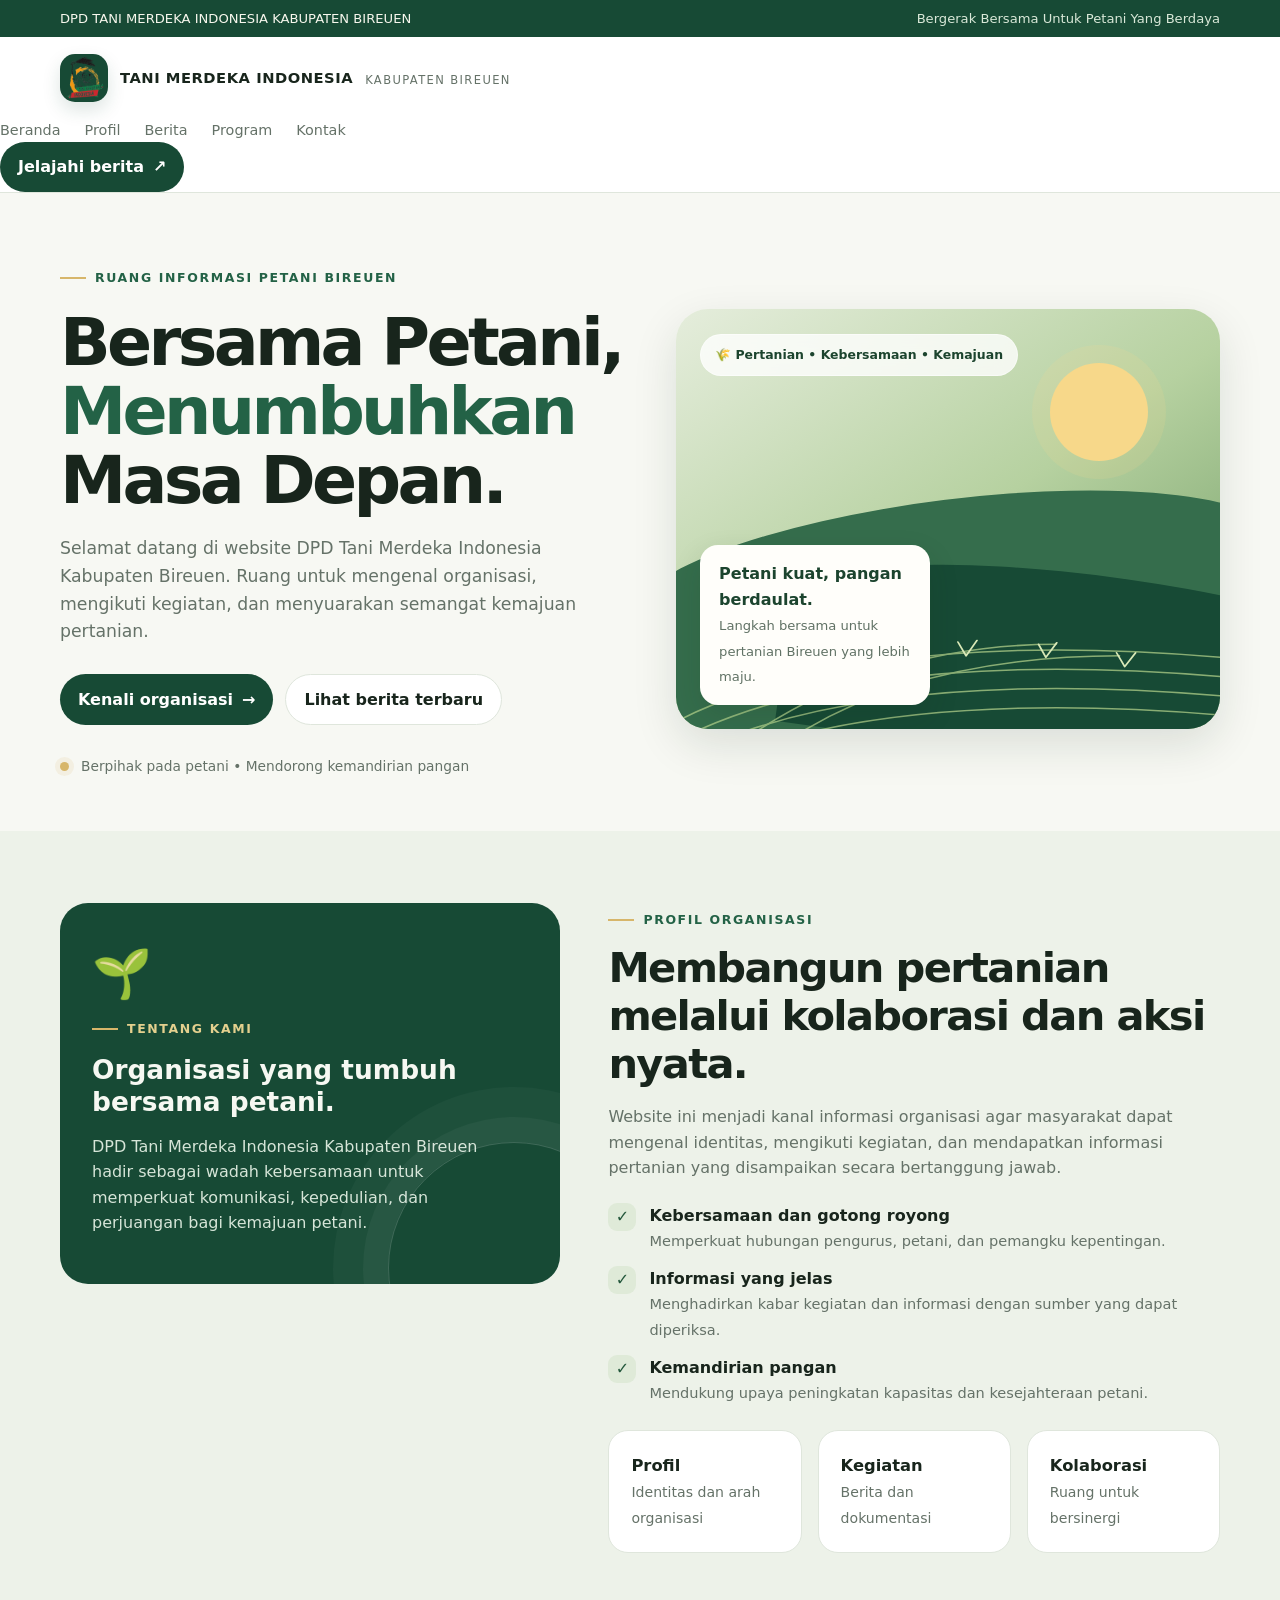
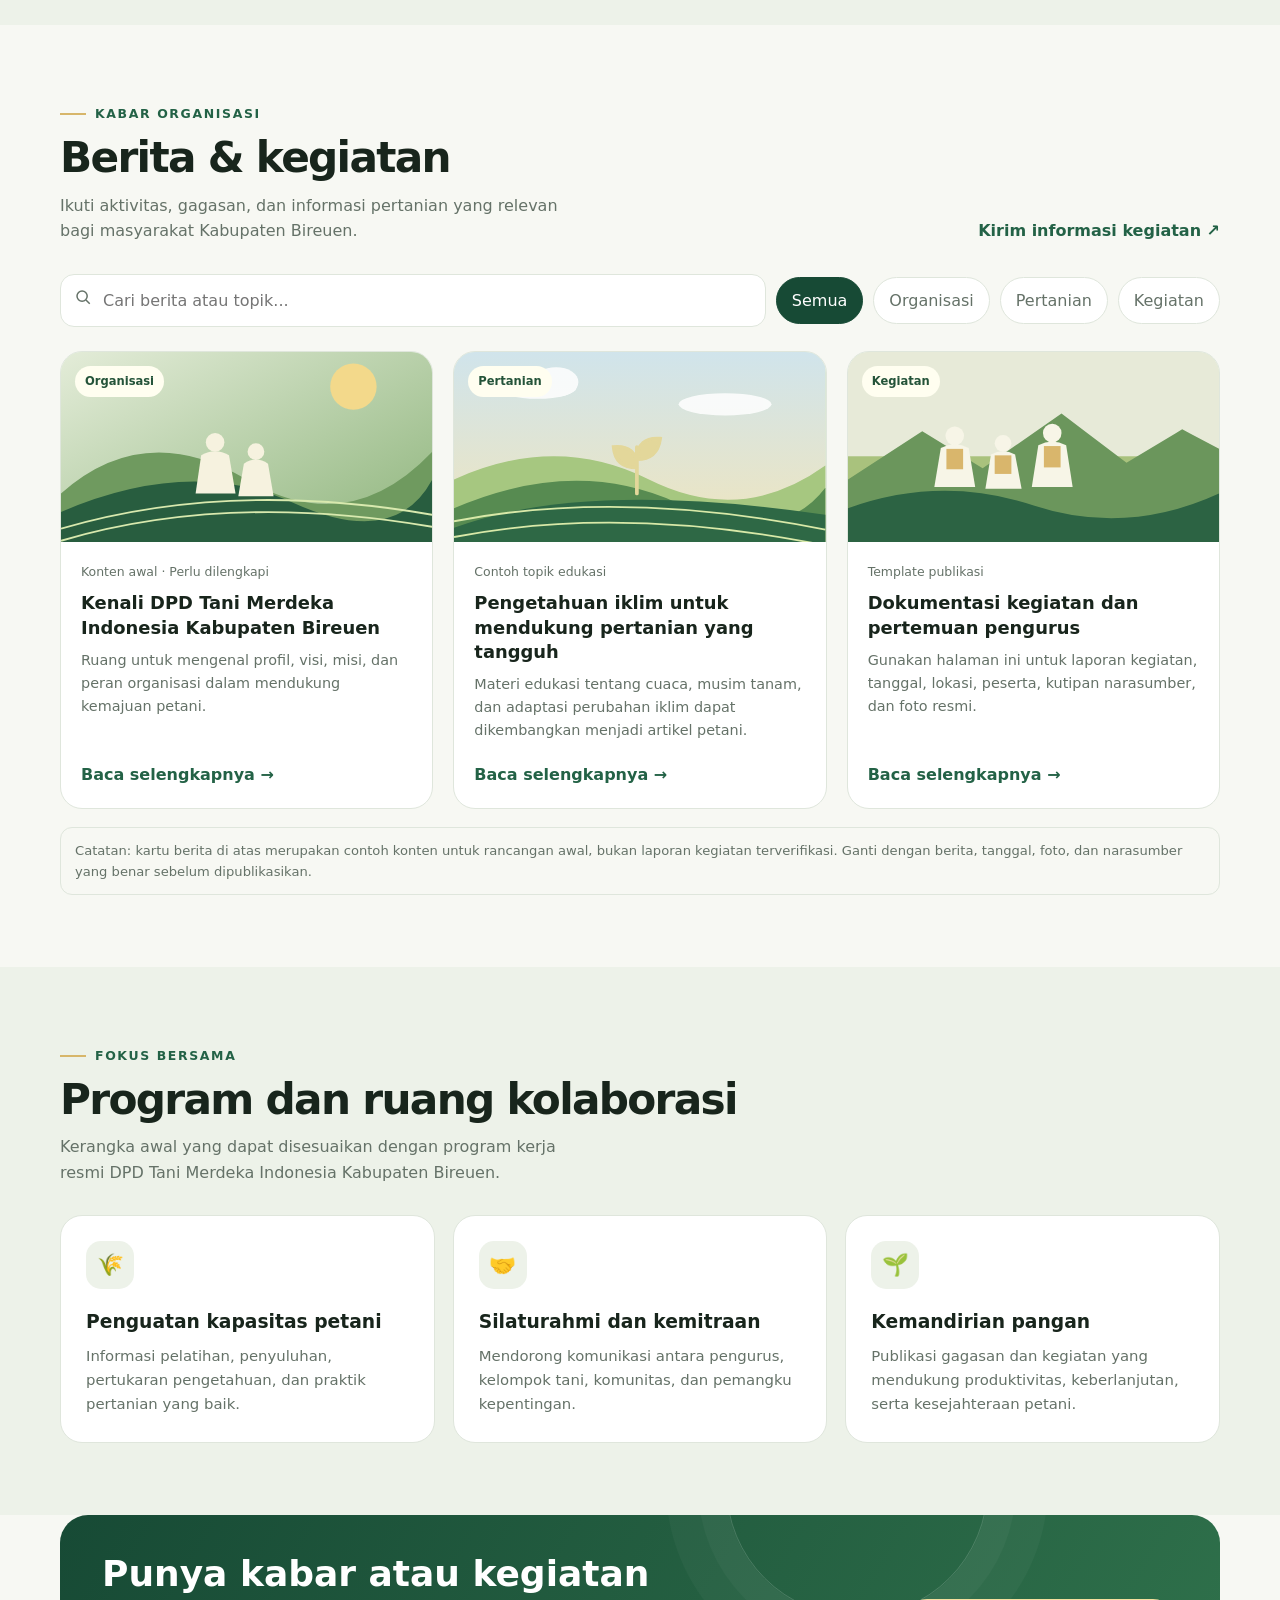
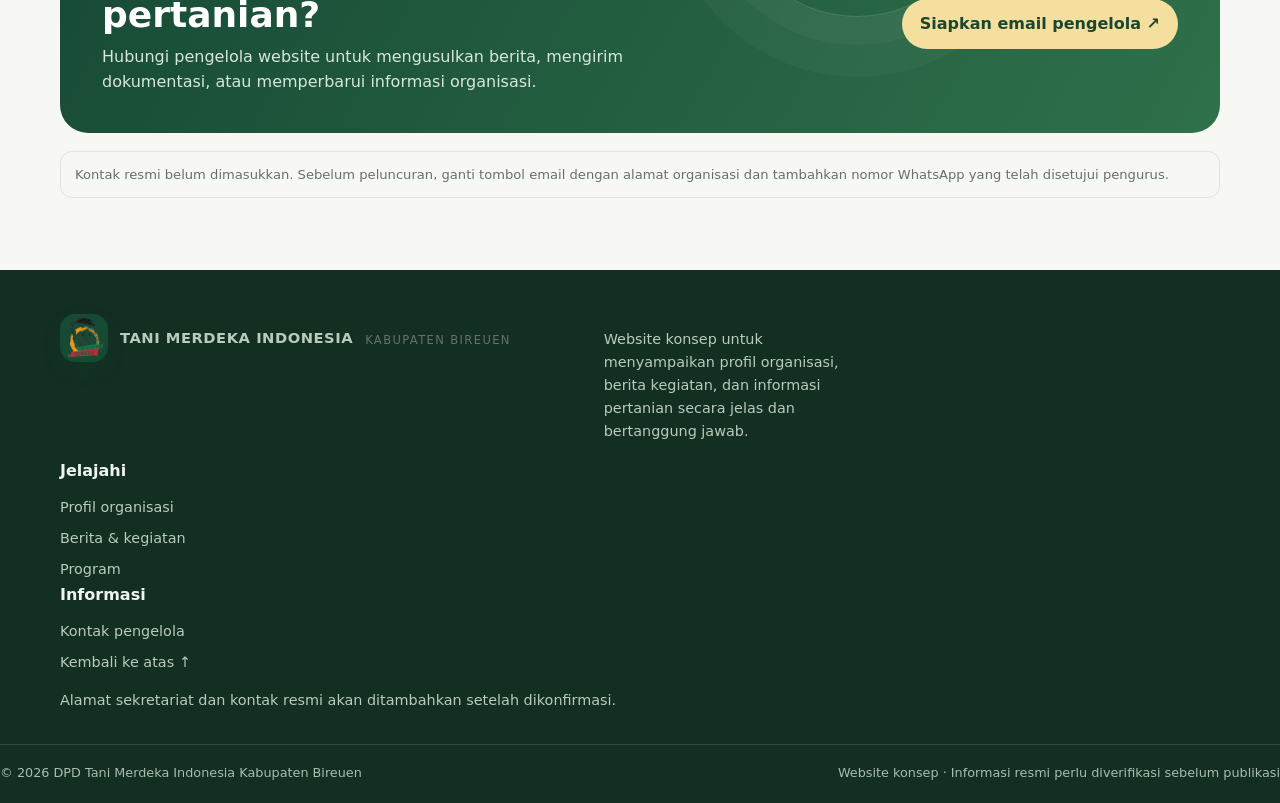
==== index.html @ 6978d114 "Mengganti logo header dengan logo resmi" ====
<!doctype html>
<html lang="id">
<head>
<meta charset="utf-8">
<meta name="viewport" content="width=device-width, initial-scale=1">
<meta name="description" content="Website konsep DPD Tani Merdeka Indonesia Kabupaten Bireuen — profil organisasi, berita kegiatan, dan informasi pertanian.">
<title>Tani Merdeka Indonesia Kabupaten Bireuen</title>
<style>
:root{color-scheme:light dark;--green:#174a35;--green2:#236246;--leaf:#6c9a57;--gold:#d7b66a;--paper:light-dark(#f7f8f3,#101a15);--surface:light-dark(#fff,#17231c);--surface2:light-dark(#edf2e9,#202f25);--ink:light-dark(#18251c,#edf3ed);--muted:light-dark(#657268,#b4c1b6);--line:light-dark(#dfe6dc,#304137);--shadow:0 16px 45px rgba(15,45,28,.12)}
*{box-sizing:border-box}html{scroll-behavior:smooth}body{margin:0;background:var(--paper);color:var(--ink);font-family:Inter,ui-sans-serif,system-ui,-apple-system,BlinkMacSystemFont,"Segoe UI",sans-serif;line-height:1.6}a{color:inherit;text-decoration:none}button,input,textarea,select{font:inherit}button,a{ -webkit-tap-highlight-color:transparent}.wrap{width:min(1160px,calc(100% - 40px));margin:auto}.topline{background:var(--green);color:#f7f7ed;font-size:.82rem}.topline .wrap{display:flex;justify-content:space-between;gap:12px;padding:8px 0}.topline span:last-child{color:#d9e8d8}.header{position:sticky;top:0;z-index:20;background:light-dark(rgba(255,255,255,.94),rgba(16,26,21,.94));backdrop-filter:blur(14px);border-bottom:1px solid var(--line)}.nav{display:flex;align-items:center;justify-content:space-between;min-height:82px;gap:20px}.brand{display:flex;align-items:center;gap:12px;min-width:0}.mark{width:48px;height:48px;flex:0 0 48px;border-radius:15px;background:var(--green);display:grid;place-items:center;box-shadow:0 8px 18px #174a3525}.mark svg{width:33px;height:33px}.brand-title{font-weight:850;letter-spacing:.035em;font-size:.92rem;line-height:1.2}.brand-sub{font-size:.72rem;letter-spacing:.12em;color:var(--muted);margin-top:4px}.links{display:flex;align-items:center;gap:24px;font-size:.9rem;color:var(--muted)}.links a:hover,.links a.active{color:var(--green2)}.nav-cta,.btn{display:inline-flex;align-items:center;justify-content:center;gap:9px;border:0;border-radius:999px;padding:12px 18px;font-weight:750;cursor:pointer;transition:transform .2s,background .2s}.nav-cta,.btn.primary{background:var(--green);color:#fff}.btn.secondary{border:1px solid var(--line);background:var(--surface);color:var(--ink)}.btn:hover,.nav-cta:hover{transform:translateY(-2px)}.menu-toggle{display:none;border:1px solid var(--line);background:var(--surface);color:var(--ink);padding:9px 12px;border-radius:12px}.hero{padding:68px 0 54px;overflow:hidden;position:relative}.hero-grid{display:grid;grid-template-columns:1.02fr .98fr;gap:50px;align-items:center}.eyebrow{display:inline-flex;align-items:center;gap:9px;font-size:.78rem;text-transform:uppercase;letter-spacing:.13em;color:var(--green2);font-weight:850}.eyebrow:before{content:"";width:26px;height:2px;background:var(--gold)}h1{font-size:clamp(2.5rem,5.2vw,4.65rem);line-height:1.04;letter-spacing:-.055em;margin:20px 0}.hero h1 em{font-style:normal;color:var(--green2)}.hero-copy{font-size:1.08rem;color:var(--muted);max-width:560px}.hero-actions{display:flex;flex-wrap:wrap;gap:12px;margin-top:28px}.hero-note{display:flex;align-items:center;gap:12px;margin-top:30px;color:var(--muted);font-size:.86rem}.note-dot{width:9px;height:9px;border-radius:50%;background:var(--gold);box-shadow:0 0 0 5px #d7b66a22}.hero-art{position:relative;min-height:420px;border-radius:32px;background:linear-gradient(145deg,#e5eddc,#b6d1a0 52%,#6f9b64);overflow:hidden;box-shadow:var(--shadow)}.art-sun{position:absolute;width:98px;height:98px;border-radius:50%;background:#f7d88a;top:54px;right:72px;box-shadow:0 0 0 18px #f7d88a26}.art-hill{position:absolute;bottom:-1px;left:-8%;width:120%;height:55%;background:#356d4c;border-radius:50% 50% 0 0/35% 35% 0 0;transform:rotate(-7deg)}.art-hill.two{bottom:-38px;left:20%;height:45%;background:#174a35;transform:rotate(8deg)}.field-lines{position:absolute;z-index:2;bottom:0;left:0;width:100%;height:55%}.art-label{position:absolute;z-index:4;left:24px;bottom:24px;background:#fffefa;color:#1c442e;padding:16px 19px;border-radius:18px;box-shadow:0 12px 30px #14351e24;max-width:230px}.art-label strong{display:block;font-size:1rem}.art-label span{font-size:.82rem;color:#617265}.floating-chip{position:absolute;z-index:4;top:25px;left:24px;border:1px solid #ffffff80;background:#ffffffc9;color:#1c442e;padding:10px 14px;border-radius:999px;font-size:.78rem;font-weight:800;backdrop-filter:blur(10px)}.section{padding:72px 0}.section.alt{background:var(--surface2)}.section-head{display:flex;align-items:end;justify-content:space-between;gap:25px;margin-bottom:30px}.section-head h2{font-size:clamp(1.8rem,3.3vw,2.7rem);letter-spacing:-.04em;line-height:1.15;margin:10px 0}.section-head p{color:var(--muted);max-width:530px;margin:0}.text-link{color:var(--green2);font-weight:800;white-space:nowrap}.stats{display:grid;grid-template-columns:repeat(3,1fr);gap:16px;margin-top:24px}.stat{border:1px solid var(--line);background:var(--surface);border-radius:20px;padding:22px}.stat b{display:block;font-size:1.02rem}.stat span{font-size:.88rem;color:var(--muted)}.about-grid{display:grid;grid-template-columns:.9fr 1.1fr;gap:48px;align-items:start}.about-panel{background:var(--green);color:#f6f8f2;border-radius:28px;padding:32px;position:relative;overflow:hidden;min-height:300px}.about-panel:after{content:"";position:absolute;width:250px;height:250px;border:1px solid #ffffff2c;border-radius:50%;right:-80px;bottom:-110px;box-shadow:0 0 0 25px #ffffff0a,0 0 0 55px #ffffff08}.about-panel .big-leaf{font-size:3rem}.about-panel h3{font-size:1.65rem;line-height:1.2;margin:15px 0}.about-panel p{color:#d6e5d8;max-width:390px}.about-copy h3{font-size:1.35rem;margin:0 0 10px}.about-copy p{color:var(--muted)}.value-list{display:grid;gap:12px;margin-top:22px}.value{display:flex;gap:13px;align-items:flex-start}.check{width:28px;height:28px;border-radius:9px;background:#dfead8;color:#23573b;display:grid;place-items:center;flex:0 0 28px;font-weight:900}.value strong{display:block}.value span{color:var(--muted);font-size:.91rem}.news-tools{display:flex;gap:10px;flex-wrap:wrap;align-items:center;margin-bottom:24px}.search{flex:1;min-width:220px;position:relative}.search input{width:100%;padding:13px 16px 13px 42px;border:1px solid var(--line);border-radius:14px;background:var(--surface);color:var(--ink);outline:none}.search input:focus{border-color:var(--leaf);box-shadow:0 0 0 3px #6c9a5722}.search svg{position:absolute;left:14px;top:14px;width:18px;height:18px;color:var(--muted)}.filter{border:1px solid var(--line);border-radius:999px;padding:10px 15px;background:var(--surface);color:var(--muted);cursor:pointer}.filter.selected{background:var(--green);color:white;border-color:var(--green)}.news-grid{display:grid;grid-template-columns:repeat(3,1fr);gap:20px}.news-card{background:var(--surface);border:1px solid var(--line);border-radius:22px;overflow:hidden;transition:transform .2s,box-shadow .2s;display:flex;flex-direction:column}.news-card:hover{transform:translateY(-4px);box-shadow:var(--shadow)}.news-image{height:190px;position:relative;overflow:hidden;background:#dce9d3}.news-image svg{width:100%;height:100%;display:block}.category{position:absolute;left:14px;top:14px;border-radius:999px;padding:6px 10px;background:#fffef0;color:#245339;font-size:.72rem;font-weight:850}.news-body{padding:20px;display:flex;flex-direction:column;flex:1}.date{font-size:.78rem;color:var(--muted)}.news-body h3{font-size:1.12rem;line-height:1.35;margin:9px 0}.news-body p{font-size:.9rem;color:var(--muted);margin:0 0 20px}.news-body button{margin-top:auto;align-self:flex-start;border:0;background:none;color:var(--green2);font-weight:850;padding:0;cursor:pointer}.empty{grid-column:1/-1;padding:36px;text-align:center;color:var(--muted);border:1px dashed var(--line);border-radius:18px}.program-grid{display:grid;grid-template-columns:repeat(3,1fr);gap:18px}.program{padding:25px;border:1px solid var(--line);background:var(--surface);border-radius:22px}.program-icon{width:48px;height:48px;border-radius:15px;background:var(--surface2);display:grid;place-items:center;color:var(--green2);font-size:1.35rem}.program h3{margin:18px 0 8px}.program p{margin:0;color:var(--muted);font-size:.93rem}.cta{padding:0 0 72px}.cta-inner{border-radius:28px;padding:38px 42px;background:linear-gradient(120deg,#174a35,#2f714b);color:#fff;display:flex;justify-content:space-between;align-items:center;gap:25px;position:relative;overflow:hidden}.cta-inner:after{content:"";position:absolute;width:260px;height:260px;border:1px solid #ffffff2a;border-radius:50%;right:20%;top:-160px;box-shadow:0 0 0 28px #ffffff08,0 0 0 60px #ffffff08}.cta h2{margin:0 0 8px;font-size:clamp(1.5rem,3vw,2.25rem);line-height:1.15;position:relative;z-index:1}.cta p{margin:0;color:#d8e7dc;max-width:600px;position:relative;z-index:1}.cta .btn{background:#f4df9e;color:#1b472f;position:relative;z-index:1;white-space:nowrap}.footer{background:light-dark(#132f22,#0b130e);color:#edf5ed;padding:44px 0 20px}.footer-grid{display:grid;grid-template-columns:1.4fr .7fr .9fr;gap:35px}.footer p,.footer a{color:#b9cbbb;font-size:.9rem}.footer h4{margin:0 0 13px}.footer-links{display:grid;gap:8px}.copyright{border-top:1px solid #ffffff22;margin-top:32px;padding-top:18px;color:#a9bcae;font-size:.8rem;display:flex;justify-content:space-between;gap:12px;flex-wrap:wrap}.notice{margin:18px 0 0;padding:12px 14px;border:1px solid var(--line);border-radius:12px;color:var(--muted);font-size:.82rem}.modal{position:fixed;inset:0;z-index:50;background:#07150dcc;display:none;align-items:center;justify-content:center;padding:20px}.modal.open{display:flex}.modal-card{width:min(650px,100%);max-height:85vh;overflow:auto;background:var(--surface);border-radius:24px;padding:28px;box-shadow:var(--shadow)}.modal-top{display:flex;justify-content:space-between;gap:20px;align-items:start}.modal-top h2{margin:0;line-height:1.2}.close{border:1px solid var(--line);border-radius:10px;background:var(--surface2);color:var(--ink);padding:7px 11px;cursor:pointer}.modal-card p{color:var(--muted)}.toast{position:fixed;bottom:22px;left:50%;transform:translate(-50%,20px);background:#132f22;color:white;padding:12px 18px;border-radius:999px;opacity:0;pointer-events:none;transition:.25s;z-index:80}.toast.show{opacity:1;transform:translate(-50%,0)}
@media(max-width:900px){.links{gap:14px}.nav-cta{display:none}.hero-grid{gap:25px}.hero-art{min-height:370px}.news-grid{grid-template-columns:repeat(2,1fr)}.about-grid{gap:25px}.footer-grid{grid-template-columns:1fr 1fr}.footer-grid>div:first-child{grid-column:1/-1}}
@media(max-width:680px){.wrap{width:min(100% - 30px,1160px)}.topline .wrap{font-size:.72rem}.topline span:last-child{display:none}.nav{min-height:72px}.brand-title{font-size:.78rem}.brand-sub{font-size:.64rem}.mark{width:42px;height:42px;flex-basis:42px}.menu-toggle{display:block}.links{display:none;position:absolute;top:72px;left:0;right:0;padding:14px 20px 20px;background:var(--surface);border-bottom:1px solid var(--line);flex-direction:column;align-items:stretch;gap:0}.links.open{display:flex}.links a{padding:12px 4px;border-bottom:1px solid var(--line)}.hero{padding:42px 0 36px}.hero-grid{grid-template-columns:1fr}.hero h1{font-size:clamp(2.45rem,12vw,3.5rem)}.hero-copy{font-size:1rem}.hero-art{min-height:320px}.section{padding:52px 0}.section-head{align-items:start;flex-direction:column;gap:12px}.stats{grid-template-columns:1fr;gap:10px}.stat{padding:17px}.about-grid{grid-template-columns:1fr}.about-panel{min-height:250px;padding:26px}.news-grid,.program-grid{grid-template-columns:1fr}.news-image{height:210px}.cta{padding-bottom:52px}.cta-inner{padding:28px;align-items:flex-start;flex-direction:column}.footer-grid{grid-template-columns:1fr}.footer-grid>div:first-child{grid-column:auto}.copyright{flex-direction:column}.filter{font-size:.82rem;padding:9px 12px}}
@media(prefers-reduced-motion:reduce){html{scroll-behavior:auto}*,*:before,*:after{transition:none!important}}
</style>
</head>
<body>
<div id="site-root">
<div class="topline"><div class="wrap"><span>DPD TANI MERDEKA INDONESIA KABUPATEN BIREUEN</span><span>Bergerak Bersama Untuk Petani Yang Berdaya</span></div></div>
<header class="header"><div class="wrap nav"><a class="brand" href="#beranda" aria-label="Tani Merdeka Bireuen beranda">
<div class="mark"><img src="./Logo-Tani-Merdeka.png" alt="Logo Tani Merdeka Indonesia" style="width:100%;height:100%;object-fit:contain;border-radius:12px;"></div>
    <div class="brand-title">TANI MERDEKA INDONESIA</div><div class="brand-sub">KABUPATEN BIREUEN</div></div></a><nav class="links" id="navLinks" aria-label="Navigasi utama"><a href="#beranda">Beranda</a><a href="#profil">Profil</a><a href="#berita">Berita</a><a href="#program">Program</a><a href="#kontak">Kontak</a></nav><a class="nav-cta" href="#berita">Jelajahi berita <span aria-hidden="true">↗</span></a><button class="menu-toggle" id="menuToggle" aria-expanded="false" aria-controls="navLinks">☰ Menu</button></div></header>
<main>
<section class="hero" id="beranda"><div class="wrap hero-grid"><div><div class="eyebrow">Ruang informasi petani Bireuen</div><h1>Bersama Petani,<br><em>Menumbuhkan</em><br>Masa Depan.</h1><p class="hero-copy">Selamat datang di website DPD Tani Merdeka Indonesia Kabupaten Bireuen. Ruang untuk mengenal organisasi, mengikuti kegiatan, dan menyuarakan semangat kemajuan pertanian.</p><div class="hero-actions"><a class="btn primary" href="#profil">Kenali organisasi <span>→</span></a><a class="btn secondary" href="#berita">Lihat berita terbaru</a></div><div class="hero-note"><span class="note-dot"></span><span>Berpihak pada petani • Mendorong kemandirian pangan</span></div></div><div class="hero-art" role="img" aria-label="Ilustrasi sawah hijau dan matahari pagi"><div class="art-sun"></div><div class="floating-chip">🌾 Pertanian • Kebersamaan • Kemajuan</div><div class="art-hill"></div><div class="art-hill two"></div><svg class="field-lines" viewBox="0 0 600 300" preserveAspectRatio="none" aria-hidden="true"><g fill="none" stroke="#b6d48d" stroke-width="2" opacity=".72"><path d="M-30 310Q180 160 630 210"/><path d="M-30 335Q180 185 630 235"/><path d="M-30 360Q180 210 630 260"/><path d="M-30 385Q180 235 630 285"/><path d="M80 310Q230 190 420 190"/><path d="M130 310Q270 205 490 205"/></g><g stroke="#d9e8b7" stroke-width="2" stroke-linecap="round"><path d="M90 260l-9 -18m9 18l11 -20M154 238l-8 -18m8 18l12 -22M224 218l-8 -18m8 18l11 -19M320 205l-9 -18m9 18l12 -20M408 207l-8 -17m8 17l12 -19M495 219l-9 -18m9 18l12 -18"/></g></svg><div class="art-label"><strong>Petani kuat, pangan berdaulat.</strong><span>Langkah bersama untuk pertanian Bireuen yang lebih maju.</span></div></div></div></section>
<section class="section alt" id="profil"><div class="wrap about-grid"><div class="about-panel"><div class="big-leaf">🌱</div><div class="eyebrow" style="color:#e4d08e">Tentang kami</div><h3>Organisasi yang tumbuh bersama petani.</h3><p>DPD Tani Merdeka Indonesia Kabupaten Bireuen hadir sebagai wadah kebersamaan untuk memperkuat komunikasi, kepedulian, dan perjuangan bagi kemajuan petani.</p></div><div class="about-copy"><div class="eyebrow">Profil organisasi</div><h2 style="font-size:clamp(1.8rem,3.5vw,2.6rem);line-height:1.15;letter-spacing:-.04em;margin:14px 0">Membangun pertanian melalui kolaborasi dan aksi nyata.</h2><p>Website ini menjadi kanal informasi organisasi agar masyarakat dapat mengenal identitas, mengikuti kegiatan, dan mendapatkan informasi pertanian yang disampaikan secara bertanggung jawab.</p><div class="value-list"><div class="value"><div class="check">✓</div><div><strong>Kebersamaan dan gotong royong</strong><span>Memperkuat hubungan pengurus, petani, dan pemangku kepentingan.</span></div></div><div class="value"><div class="check">✓</div><div><strong>Informasi yang jelas</strong><span>Menghadirkan kabar kegiatan dan informasi dengan sumber yang dapat diperiksa.</span></div></div><div class="value"><div class="check">✓</div><div><strong>Kemandirian pangan</strong><span>Mendukung upaya peningkatan kapasitas dan kesejahteraan petani.</span></div></div></div><div class="stats"><div class="stat"><b>Profil</b><span>Identitas dan arah organisasi</span></div><div class="stat"><b>Kegiatan</b><span>Berita dan dokumentasi</span></div><div class="stat"><b>Kolaborasi</b><span>Ruang untuk bersinergi</span></div></div></div></div></section>
<section class="section" id="berita"><div class="wrap"><div class="section-head"><div><div class="eyebrow">Kabar organisasi</div><h2>Berita & kegiatan</h2><p>Ikuti aktivitas, gagasan, dan informasi pertanian yang relevan bagi masyarakat Kabupaten Bireuen.</p></div><a class="text-link" href="#kontak">Kirim informasi kegiatan ↗</a></div><div class="news-tools"><label class="search"><svg viewBox="0 0 24 24" fill="none" stroke="currentColor" stroke-width="2"><circle cx="10.8" cy="10.8" r="6.8"/><path d="m16 16 5 5"/></svg><input id="newsSearch" type="search" placeholder="Cari berita atau topik..." aria-label="Cari berita"></label><button class="filter selected" data-filter="Semua">Semua</button><button class="filter" data-filter="Organisasi">Organisasi</button><button class="filter" data-filter="Pertanian">Pertanian</button><button class="filter" data-filter="Kegiatan">Kegiatan</button></div><div class="news-grid" id="newsGrid">
<article class="news-card" data-category="Organisasi" data-title="Profil dan agenda organisasi"><div class="news-image"><svg viewBox="0 0 400 220" preserveAspectRatio="xMidYMid slice"><defs><linearGradient id="n1" x1="0" y1="0" x2="1" y2="1"><stop stop-color="#e5edda"/><stop offset="1" stop-color="#8db47b"/></linearGradient></defs><rect width="400" height="220" fill="url(#n1)"/><circle cx="315" cy="45" r="25" fill="#f3d98b"/><path d="M0 160Q90 80 200 145T400 115V220H0Z" fill="#6f9a5f"/><path d="M0 180Q140 120 250 170T400 145V220H0Z" fill="#285d3f"/><g stroke="#d8e9ae" stroke-width="2" fill="none"><path d="M0 198Q180 145 400 183M0 211Q180 158 400 196"/></g><g fill="#f6f2df"><circle cx="166" cy="105" r="10"/><path d="M151 119Q166 110 181 119L188 160H145Z"/><circle cx="210" cy="115" r="9"/><path d="M197 128Q210 119 223 128L229 163H191Z"/></g></svg><span class="category">Organisasi</span></div><div class="news-body"><div class="date">Konten awal · Perlu dilengkapi</div><h3>Kenali DPD Tani Merdeka Indonesia Kabupaten Bireuen</h3><p>Ruang untuk mengenal profil, visi, misi, dan peran organisasi dalam mendukung kemajuan petani.</p><button data-article="profil">Baca selengkapnya →</button></div></article>
<article class="news-card" data-category="Pertanian" data-title="Edukasi pertanian dan iklim"><div class="news-image"><svg viewBox="0 0 400 220" preserveAspectRatio="xMidYMid slice"><defs><linearGradient id="n2" x1="0" y1="0" x2="0" y2="1"><stop stop-color="#cfe4ed"/><stop offset="1" stop-color="#f1e5bb"/></linearGradient></defs><rect width="400" height="220" fill="url(#n2)"/><g fill="#fff" opacity=".85"><ellipse cx="90" cy="46" rx="42" ry="12"/><ellipse cx="110" cy="40" rx="24" ry="16"/><ellipse cx="292" cy="64" rx="50" ry="12"/></g><path d="M0 145Q110 95 210 145T400 130V220H0Z" fill="#a6c780"/><path d="M0 176Q130 120 240 170T400 154V220H0Z" fill="#578b51"/><path d="M0 197Q140 145 400 183V220H0Z" fill="#2e6845"/><g stroke="#d8e9a8" stroke-width="2" fill="none"><path d="M0 190Q180 155 400 199M0 207Q180 172 400 216"/></g><path d="M197 160v-50m0 22q-23 0-25-22q25-2 25 22m0-9q22 0 25-22q-24-2-25 22" fill="#e3d79a" stroke="#e3d79a" stroke-width="4" stroke-linecap="round"/></svg><span class="category">Pertanian</span></div><div class="news-body"><div class="date">Contoh topik edukasi</div><h3>Pengetahuan iklim untuk mendukung pertanian yang tangguh</h3><p>Materi edukasi tentang cuaca, musim tanam, dan adaptasi perubahan iklim dapat dikembangkan menjadi artikel petani.</p><button data-article="iklim">Baca selengkapnya →</button></div></article>
<article class="news-card" data-category="Kegiatan" data-title="Dokumentasi kegiatan lapangan"><div class="news-image"><svg viewBox="0 0 400 220" preserveAspectRatio="xMidYMid slice"><rect width="400" height="220" fill="#e7ead8"/><rect y="120" width="400" height="100" fill="#a9c27d"/><path d="M0 145L80 93L145 133L230 74L300 127L360 91L400 112V220H0Z" fill="#6b965c"/><path d="M0 176Q100 140 200 173T400 160V220H0Z" fill="#2c6343"/><g fill="#f7f5e7"><circle cx="115" cy="98" r="10"/><path d="M100 111Q115 103 130 111L137 153H93Z"/><circle cx="167" cy="106" r="9"/><path d="M154 118Q167 111 180 118L187 155H148Z"/><circle cx="220" cy="95" r="10"/><path d="M205 108Q220 100 235 108L242 153H198Z"/></g><g fill="#d9b66c"><path d="M106 112h18v22h-18z"/><path d="M158 119h18v20h-18z"/><path d="M211 109h18v23h-18z"/></g></svg><span class="category">Kegiatan</span></div><div class="news-body"><div class="date">Template publikasi</div><h3>Dokumentasi kegiatan dan pertemuan pengurus</h3><p>Gunakan halaman ini untuk laporan kegiatan, tanggal, lokasi, peserta, kutipan narasumber, dan foto resmi.</p><button data-article="kegiatan">Baca selengkapnya →</button></div></article>
</div><div class="notice">Catatan: kartu berita di atas merupakan contoh konten untuk rancangan awal, bukan laporan kegiatan terverifikasi. Ganti dengan berita, tanggal, foto, dan narasumber yang benar sebelum dipublikasikan.</div></div></section>
<section class="section alt" id="program"><div class="wrap"><div class="section-head"><div><div class="eyebrow">Fokus bersama</div><h2>Program dan ruang kolaborasi</h2><p>Kerangka awal yang dapat disesuaikan dengan program kerja resmi DPD Tani Merdeka Indonesia Kabupaten Bireuen.</p></div></div><div class="program-grid"><div class="program"><div class="program-icon">🌾</div><h3>Penguatan kapasitas petani</h3><p>Informasi pelatihan, penyuluhan, pertukaran pengetahuan, dan praktik pertanian yang baik.</p></div><div class="program"><div class="program-icon">🤝</div><h3>Silaturahmi dan kemitraan</h3><p>Mendorong komunikasi antara pengurus, kelompok tani, komunitas, dan pemangku kepentingan.</p></div><div class="program"><div class="program-icon">🌱</div><h3>Kemandirian pangan</h3><p>Publikasi gagasan dan kegiatan yang mendukung produktivitas, keberlanjutan, serta kesejahteraan petani.</p></div></div></div></section>
<section class="cta" id="kontak"><div class="wrap"><div class="cta-inner"><div><h2>Punya kabar atau kegiatan pertanian?</h2><p>Hubungi pengelola website untuk mengusulkan berita, mengirim dokumentasi, atau memperbarui informasi organisasi.</p></div><a class="btn" href="mailto:">Siapkan email pengelola ↗</a></div><div class="notice">Kontak resmi belum dimasukkan. Sebelum peluncuran, ganti tombol email dengan alamat organisasi dan tambahkan nomor WhatsApp yang telah disetujui pengurus.</div></div></section>
</main>
<footer class="footer"><div class="wrap"><div class="footer-grid"><div><a class="brand" href="#beranda"><div class="mark"><img src="./Logo-Tani-Merdeka.png" alt="Logo Tani Merdeka Indonesia" style="width:100%;height:100%;object-fit:contain;border-radius:12px;"></div>
    <div class="brand-title">TANI MERDEKA INDONESIA</div><div class="brand-sub">KABUPATEN BIREUEN</div></div></a><p>Website konsep untuk menyampaikan profil organisasi, berita kegiatan, dan informasi pertanian secara jelas dan bertanggung jawab.</p></div><div><h4>Jelajahi</h4><div class="footer-links"><a href="#profil">Profil organisasi</a><a href="#berita">Berita & kegiatan</a><a href="#program">Program</a></div></div><div><h4>Informasi</h4><div class="footer-links"><a href="#kontak">Kontak pengelola</a><a href="#beranda">Kembali ke atas ↑</a></div><p>Alamat sekretariat dan kontak resmi akan ditambahkan setelah dikonfirmasi.</p></div></div><div class="copyright"><span>© <span id="year"></span> DPD Tani Merdeka Indonesia Kabupaten Bireuen</span><span>Website konsep · Informasi resmi perlu diverifikasi sebelum publikasi</span></div></div></footer>
</div>
<div class="modal" id="articleModal" role="dialog" aria-modal="true" aria-labelledby="modalTitle"><div class="modal-card"><div class="modal-top"><div><div class="eyebrow" id="modalCategory">Informasi</div><h2 id="modalTitle">Judul artikel</h2></div><button class="close" id="modalClose" aria-label="Tutup artikel">✕</button></div><p id="modalText"></p><div class="notice">Ini adalah contoh isi artikel untuk prototipe. Lengkapi dengan informasi yang telah diverifikasi sebelum website diluncurkan.</div></div></div><div class="toast" id="toast" role="status" aria-live="polite"></div>
<script>
const menuToggle=document.getElementById('menuToggle');const navLinks=document.getElementById('navLinks');menuToggle.addEventListener('click',()=>{const open=navLinks.classList.toggle('open');menuToggle.setAttribute('aria-expanded',String(open));menuToggle.textContent=open?'✕ Tutup':'☰ Menu'});navLinks.querySelectorAll('a').forEach(a=>a.addEventListener('click',()=>{navLinks.classList.remove('open');menuToggle.setAttribute('aria-expanded','false');menuToggle.textContent='☰ Menu'}));
document.getElementById('year').textContent=new Date().getFullYear();
const search=document.getElementById('newsSearch');const cards=[...document.querySelectorAll('.news-card')];const filters=[...document.querySelectorAll('.filter')];let activeFilter='Semua';function filterNews(){const q=search.value.trim().toLowerCase();let shown=0;cards.forEach(card=>{const matchesCategory=activeFilter==='Semua'||card.dataset.category===activeFilter;const matchesText=(card.dataset.title+' '+card.textContent).toLowerCase().includes(q);card.hidden=!(matchesCategory&&matchesText);if(!card.hidden)shown++});let empty=document.getElementById('emptyNews');if(!shown&&!empty){empty=document.createElement('div');empty.id='emptyNews';empty.className='empty';empty.textContent='Belum ada berita yang cocok. Coba kata kunci atau kategori lain.';document.getElementById('newsGrid').appendChild(empty)}else if(shown&&empty)empty.remove()}filters.forEach(btn=>btn.addEventListener('click',()=>{filters.forEach(b=>b.classList.remove('selected'));btn.classList.add('selected');activeFilter=btn.dataset.filter;filterNews()}));search.addEventListener('input',filterNews);
const articles={profil:{category:'Profil organisasi',title:'Kenali DPD Tani Merdeka Indonesia Kabupaten Bireuen',text:'Halaman artikel ini nantinya memuat sejarah singkat organisasi, visi dan misi, struktur kepengurusan, wilayah kerja, serta program yang telah disahkan. Masukkan keterangan berdasarkan dokumen resmi organisasi.'},iklim:{category:'Edukasi pertanian',title:'Pengetahuan iklim untuk mendukung pertanian yang tangguh',text:'Artikel edukasi dapat membahas pentingnya memantau informasi cuaca dari sumber resmi, menyesuaikan jadwal tanam, mengelola air, serta berkonsultasi dengan penyuluh pertanian setempat. Pastikan setiap saran teknis merujuk pada sumber yang tepercaya.'},kegiatan:{category:'Kegiatan organisasi',title:'Dokumentasi kegiatan dan pertemuan pengurus',text:'Gunakan format laporan yang memuat nama kegiatan, hari dan tanggal, tempat, penyelenggara, peserta, tujuan, hasil, kutipan narasumber yang telah disetujui, serta dokumentasi foto dengan keterangan yang benar.'}};const modal=document.getElementById('articleModal');document.querySelectorAll('[data-article]').forEach(btn=>btn.addEventListener('click',()=>{const a=articles[btn.dataset.article];document.getElementById('modalCategory').textContent=a.category;document.getElementById('modalTitle').textContent=a.title;document.getElementById('modalText').textContent=a.text;modal.classList.add('open');document.getElementById('modalClose').focus()}));function closeModal(){modal.classList.remove('open')}document.getElementById('modalClose').addEventListener('click',closeModal);modal.addEventListener('click',e=>{if(e.target===modal)closeModal()});document.addEventListener('keydown',e=>{if(e.key==='Escape'){closeModal();navLinks.classList.remove('open');menuToggle.setAttribute('aria-expanded','false')}});
document.querySelector('.cta .btn').addEventListener('click',e=>{e.preventDefault();const toast=document.getElementById('toast');toast.textContent='Alamat email pengelola belum diatur. Tambahkan email resmi sebelum peluncuran.';toast.classList.add('show');setTimeout(()=>toast.classList.remove('show'),3500)});
</script>
</body></html>
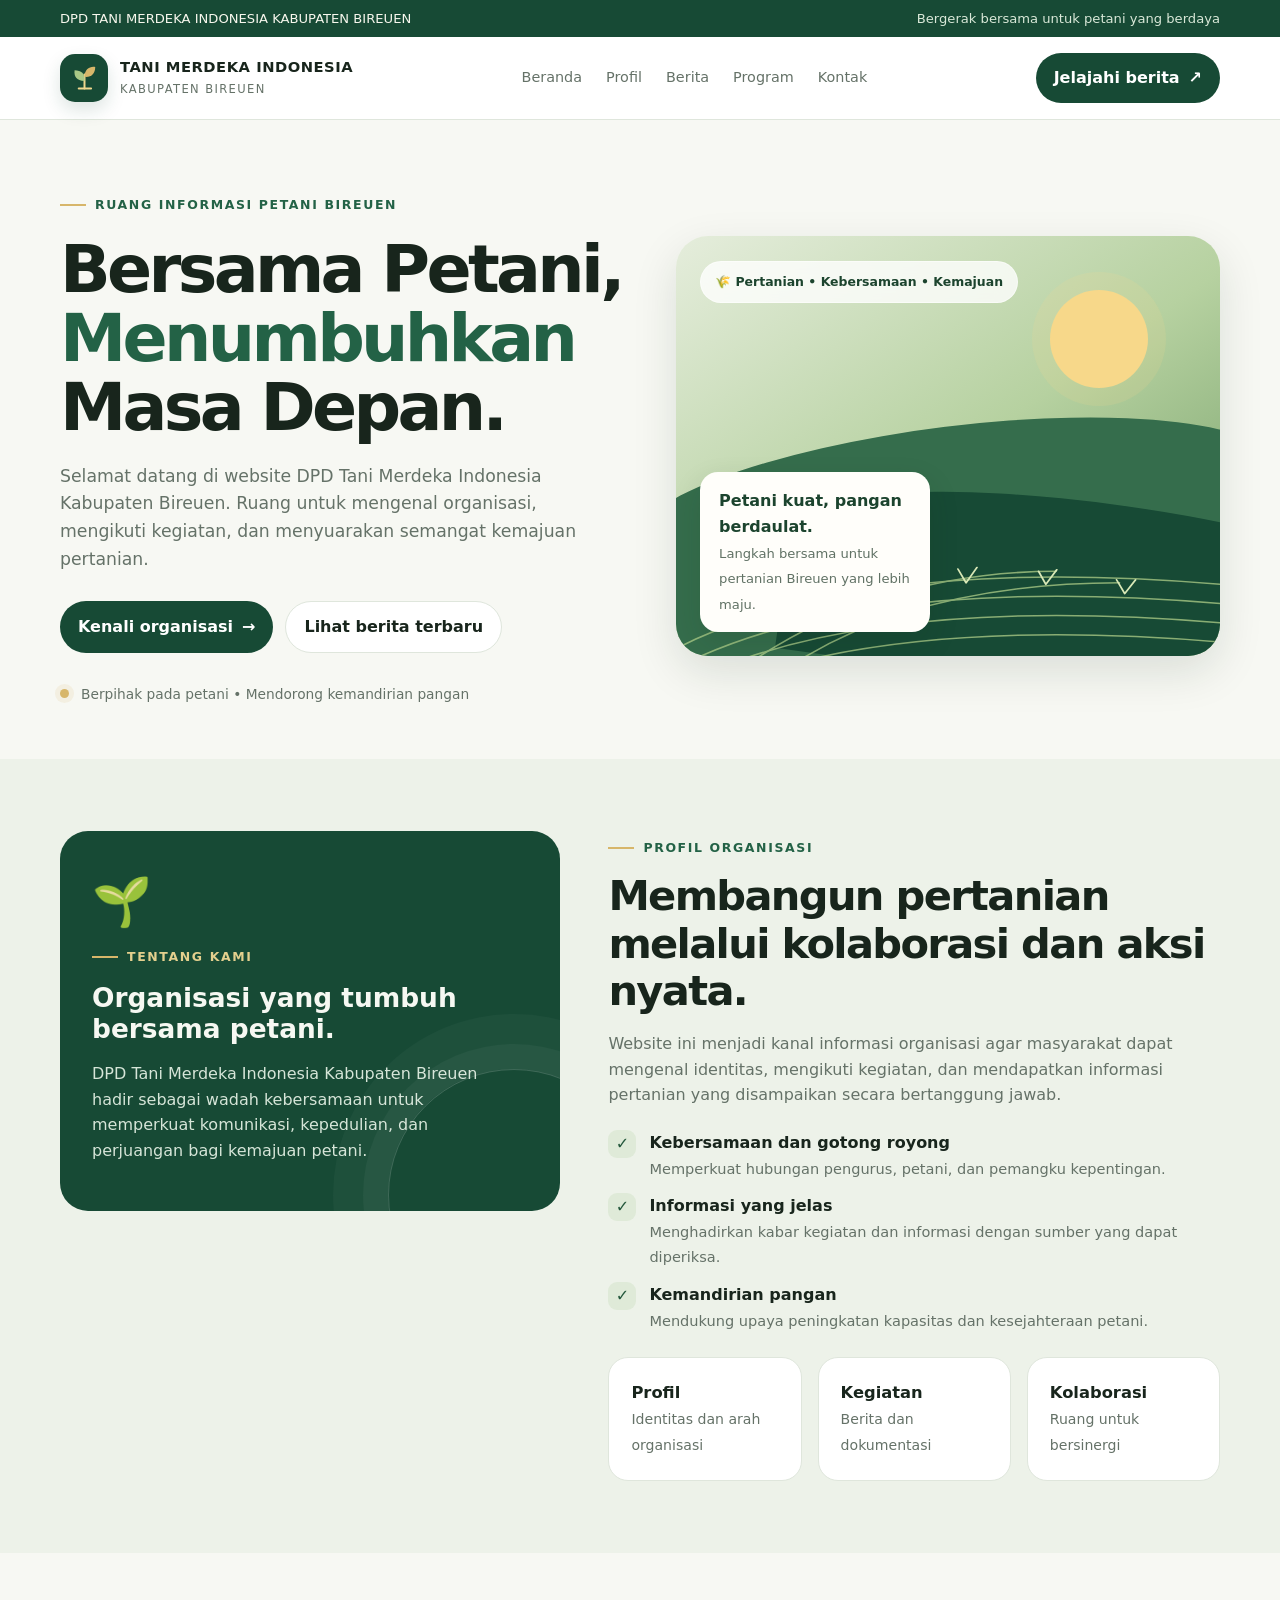
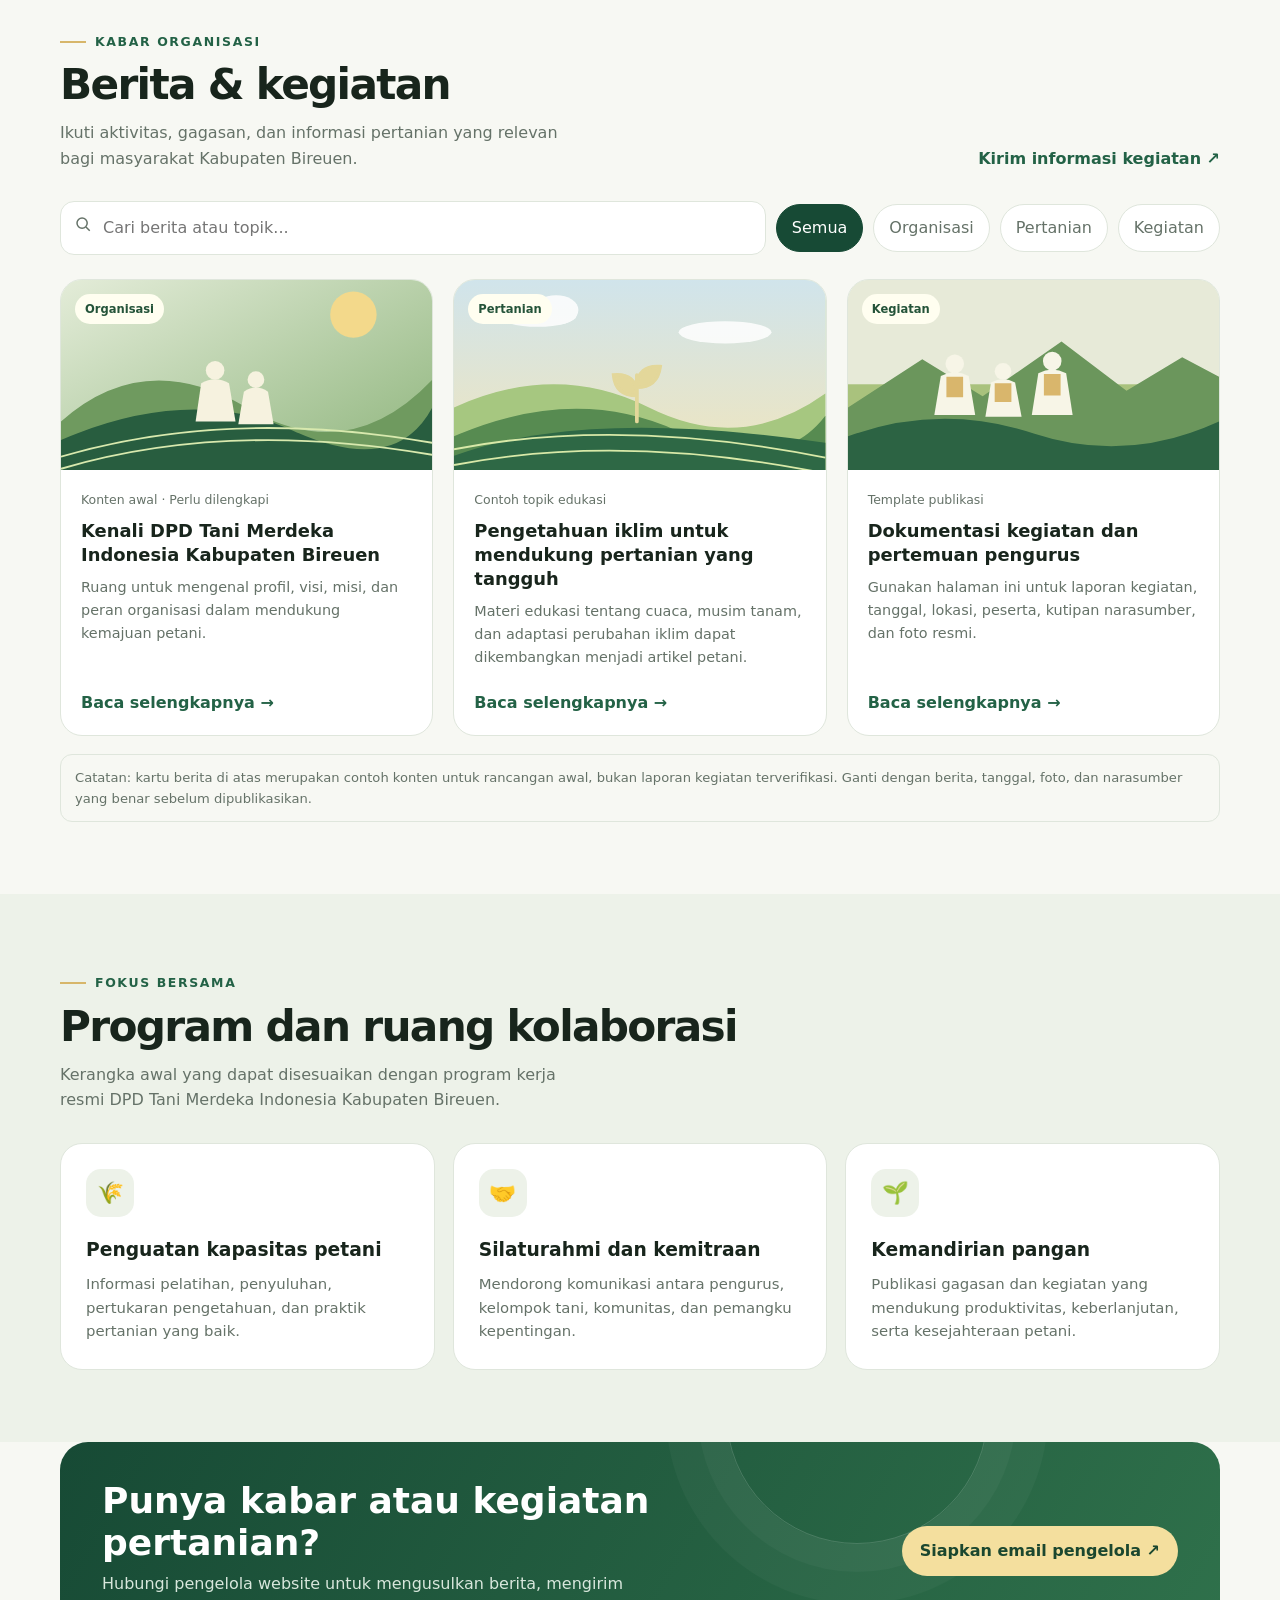
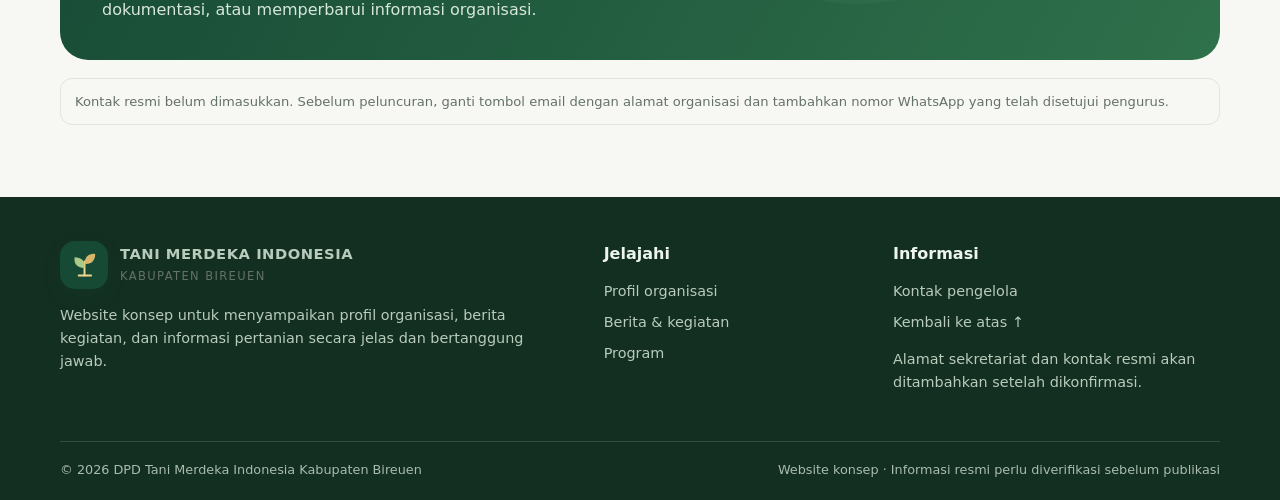
==== commit 943d7e49: "Add files via upload" ====
--- a/index.html
+++ b/index.html
@@ -15,10 +15,8 @@
 </head>
 <body>
 <div id="site-root">
-<div class="topline"><div class="wrap"><span>DPD TANI MERDEKA INDONESIA KABUPATEN BIREUEN</span><span>Bergerak Bersama Untuk Petani Yang Berdaya</span></div></div>
-<header class="header"><div class="wrap nav"><a class="brand" href="#beranda" aria-label="Tani Merdeka Bireuen beranda">
-<div class="mark"><img src="./Logo-Tani-Merdeka.png" alt="Logo Tani Merdeka Indonesia" style="width:100%;height:100%;object-fit:contain;border-radius:12px;"></div>
-    <div class="brand-title">TANI MERDEKA INDONESIA</div><div class="brand-sub">KABUPATEN BIREUEN</div></div></a><nav class="links" id="navLinks" aria-label="Navigasi utama"><a href="#beranda">Beranda</a><a href="#profil">Profil</a><a href="#berita">Berita</a><a href="#program">Program</a><a href="#kontak">Kontak</a></nav><a class="nav-cta" href="#berita">Jelajahi berita <span aria-hidden="true">↗</span></a><button class="menu-toggle" id="menuToggle" aria-expanded="false" aria-controls="navLinks">☰ Menu</button></div></header>
+<div class="topline"><div class="wrap"><span>DPD TANI MERDEKA INDONESIA KABUPATEN BIREUEN</span><span>Bergerak bersama untuk petani yang berdaya</span></div></div>
+<header class="header"><div class="wrap nav"><a class="brand" href="#beranda" aria-label="Tani Merdeka Bireuen beranda"><div class="mark"><svg viewBox="0 0 40 40" fill="none" aria-hidden="true"><path d="M20 32V15" stroke="#F1D78E" stroke-width="2.4" stroke-linecap="round"/><path d="M20 23C10 23 7 17 8 10C16 10 21 14 20 23Z" fill="#A9C987"/><path d="M20 18C20 9 26 5 33 6C33 14 28 19 20 18Z" fill="#D7B66A"/><path d="M13 32H28" stroke="#F1D78E" stroke-width="2.4" stroke-linecap="round"/></svg></div><div><div class="brand-title">TANI MERDEKA INDONESIA</div><div class="brand-sub">KABUPATEN BIREUEN</div></div></a><nav class="links" id="navLinks" aria-label="Navigasi utama"><a href="#beranda">Beranda</a><a href="#profil">Profil</a><a href="#berita">Berita</a><a href="#program">Program</a><a href="#kontak">Kontak</a></nav><a class="nav-cta" href="#berita">Jelajahi berita <span aria-hidden="true">↗</span></a><button class="menu-toggle" id="menuToggle" aria-expanded="false" aria-controls="navLinks">☰ Menu</button></div></header>
 <main>
 <section class="hero" id="beranda"><div class="wrap hero-grid"><div><div class="eyebrow">Ruang informasi petani Bireuen</div><h1>Bersama Petani,<br><em>Menumbuhkan</em><br>Masa Depan.</h1><p class="hero-copy">Selamat datang di website DPD Tani Merdeka Indonesia Kabupaten Bireuen. Ruang untuk mengenal organisasi, mengikuti kegiatan, dan menyuarakan semangat kemajuan pertanian.</p><div class="hero-actions"><a class="btn primary" href="#profil">Kenali organisasi <span>→</span></a><a class="btn secondary" href="#berita">Lihat berita terbaru</a></div><div class="hero-note"><span class="note-dot"></span><span>Berpihak pada petani • Mendorong kemandirian pangan</span></div></div><div class="hero-art" role="img" aria-label="Ilustrasi sawah hijau dan matahari pagi"><div class="art-sun"></div><div class="floating-chip">🌾 Pertanian • Kebersamaan • Kemajuan</div><div class="art-hill"></div><div class="art-hill two"></div><svg class="field-lines" viewBox="0 0 600 300" preserveAspectRatio="none" aria-hidden="true"><g fill="none" stroke="#b6d48d" stroke-width="2" opacity=".72"><path d="M-30 310Q180 160 630 210"/><path d="M-30 335Q180 185 630 235"/><path d="M-30 360Q180 210 630 260"/><path d="M-30 385Q180 235 630 285"/><path d="M80 310Q230 190 420 190"/><path d="M130 310Q270 205 490 205"/></g><g stroke="#d9e8b7" stroke-width="2" stroke-linecap="round"><path d="M90 260l-9 -18m9 18l11 -20M154 238l-8 -18m8 18l12 -22M224 218l-8 -18m8 18l11 -19M320 205l-9 -18m9 18l12 -20M408 207l-8 -17m8 17l12 -19M495 219l-9 -18m9 18l12 -18"/></g></svg><div class="art-label"><strong>Petani kuat, pangan berdaulat.</strong><span>Langkah bersama untuk pertanian Bireuen yang lebih maju.</span></div></div></div></section>
 <section class="section alt" id="profil"><div class="wrap about-grid"><div class="about-panel"><div class="big-leaf">🌱</div><div class="eyebrow" style="color:#e4d08e">Tentang kami</div><h3>Organisasi yang tumbuh bersama petani.</h3><p>DPD Tani Merdeka Indonesia Kabupaten Bireuen hadir sebagai wadah kebersamaan untuk memperkuat komunikasi, kepedulian, dan perjuangan bagi kemajuan petani.</p></div><div class="about-copy"><div class="eyebrow">Profil organisasi</div><h2 style="font-size:clamp(1.8rem,3.5vw,2.6rem);line-height:1.15;letter-spacing:-.04em;margin:14px 0">Membangun pertanian melalui kolaborasi dan aksi nyata.</h2><p>Website ini menjadi kanal informasi organisasi agar masyarakat dapat mengenal identitas, mengikuti kegiatan, dan mendapatkan informasi pertanian yang disampaikan secara bertanggung jawab.</p><div class="value-list"><div class="value"><div class="check">✓</div><div><strong>Kebersamaan dan gotong royong</strong><span>Memperkuat hubungan pengurus, petani, dan pemangku kepentingan.</span></div></div><div class="value"><div class="check">✓</div><div><strong>Informasi yang jelas</strong><span>Menghadirkan kabar kegiatan dan informasi dengan sumber yang dapat diperiksa.</span></div></div><div class="value"><div class="check">✓</div><div><strong>Kemandirian pangan</strong><span>Mendukung upaya peningkatan kapasitas dan kesejahteraan petani.</span></div></div></div><div class="stats"><div class="stat"><b>Profil</b><span>Identitas dan arah organisasi</span></div><div class="stat"><b>Kegiatan</b><span>Berita dan dokumentasi</span></div><div class="stat"><b>Kolaborasi</b><span>Ruang untuk bersinergi</span></div></div></div></div></section>
@@ -30,8 +28,7 @@
 <section class="section alt" id="program"><div class="wrap"><div class="section-head"><div><div class="eyebrow">Fokus bersama</div><h2>Program dan ruang kolaborasi</h2><p>Kerangka awal yang dapat disesuaikan dengan program kerja resmi DPD Tani Merdeka Indonesia Kabupaten Bireuen.</p></div></div><div class="program-grid"><div class="program"><div class="program-icon">🌾</div><h3>Penguatan kapasitas petani</h3><p>Informasi pelatihan, penyuluhan, pertukaran pengetahuan, dan praktik pertanian yang baik.</p></div><div class="program"><div class="program-icon">🤝</div><h3>Silaturahmi dan kemitraan</h3><p>Mendorong komunikasi antara pengurus, kelompok tani, komunitas, dan pemangku kepentingan.</p></div><div class="program"><div class="program-icon">🌱</div><h3>Kemandirian pangan</h3><p>Publikasi gagasan dan kegiatan yang mendukung produktivitas, keberlanjutan, serta kesejahteraan petani.</p></div></div></div></section>
 <section class="cta" id="kontak"><div class="wrap"><div class="cta-inner"><div><h2>Punya kabar atau kegiatan pertanian?</h2><p>Hubungi pengelola website untuk mengusulkan berita, mengirim dokumentasi, atau memperbarui informasi organisasi.</p></div><a class="btn" href="mailto:">Siapkan email pengelola ↗</a></div><div class="notice">Kontak resmi belum dimasukkan. Sebelum peluncuran, ganti tombol email dengan alamat organisasi dan tambahkan nomor WhatsApp yang telah disetujui pengurus.</div></div></section>
 </main>
-<footer class="footer"><div class="wrap"><div class="footer-grid"><div><a class="brand" href="#beranda"><div class="mark"><img src="./Logo-Tani-Merdeka.png" alt="Logo Tani Merdeka Indonesia" style="width:100%;height:100%;object-fit:contain;border-radius:12px;"></div>
-    <div class="brand-title">TANI MERDEKA INDONESIA</div><div class="brand-sub">KABUPATEN BIREUEN</div></div></a><p>Website konsep untuk menyampaikan profil organisasi, berita kegiatan, dan informasi pertanian secara jelas dan bertanggung jawab.</p></div><div><h4>Jelajahi</h4><div class="footer-links"><a href="#profil">Profil organisasi</a><a href="#berita">Berita & kegiatan</a><a href="#program">Program</a></div></div><div><h4>Informasi</h4><div class="footer-links"><a href="#kontak">Kontak pengelola</a><a href="#beranda">Kembali ke atas ↑</a></div><p>Alamat sekretariat dan kontak resmi akan ditambahkan setelah dikonfirmasi.</p></div></div><div class="copyright"><span>© <span id="year"></span> DPD Tani Merdeka Indonesia Kabupaten Bireuen</span><span>Website konsep · Informasi resmi perlu diverifikasi sebelum publikasi</span></div></div></footer>
+<footer class="footer"><div class="wrap"><div class="footer-grid"><div><a class="brand" href="#beranda"><div class="mark"><svg viewBox="0 0 40 40" fill="none"><path d="M20 32V15" stroke="#F1D78E" stroke-width="2.4" stroke-linecap="round"/><path d="M20 23C10 23 7 17 8 10C16 10 21 14 20 23Z" fill="#A9C987"/><path d="M20 18C20 9 26 5 33 6C33 14 28 19 20 18Z" fill="#D7B66A"/><path d="M13 32H28" stroke="#F1D78E" stroke-width="2.4" stroke-linecap="round"/></svg></div><div><div class="brand-title">TANI MERDEKA INDONESIA</div><div class="brand-sub">KABUPATEN BIREUEN</div></div></a><p>Website konsep untuk menyampaikan profil organisasi, berita kegiatan, dan informasi pertanian secara jelas dan bertanggung jawab.</p></div><div><h4>Jelajahi</h4><div class="footer-links"><a href="#profil">Profil organisasi</a><a href="#berita">Berita & kegiatan</a><a href="#program">Program</a></div></div><div><h4>Informasi</h4><div class="footer-links"><a href="#kontak">Kontak pengelola</a><a href="#beranda">Kembali ke atas ↑</a></div><p>Alamat sekretariat dan kontak resmi akan ditambahkan setelah dikonfirmasi.</p></div></div><div class="copyright"><span>© <span id="year"></span> DPD Tani Merdeka Indonesia Kabupaten Bireuen</span><span>Website konsep · Informasi resmi perlu diverifikasi sebelum publikasi</span></div></div></footer>
 </div>
 <div class="modal" id="articleModal" role="dialog" aria-modal="true" aria-labelledby="modalTitle"><div class="modal-card"><div class="modal-top"><div><div class="eyebrow" id="modalCategory">Informasi</div><h2 id="modalTitle">Judul artikel</h2></div><button class="close" id="modalClose" aria-label="Tutup artikel">✕</button></div><p id="modalText"></p><div class="notice">Ini adalah contoh isi artikel untuk prototipe. Lengkapi dengan informasi yang telah diverifikasi sebelum website diluncurkan.</div></div></div><div class="toast" id="toast" role="status" aria-live="polite"></div>
 <script>
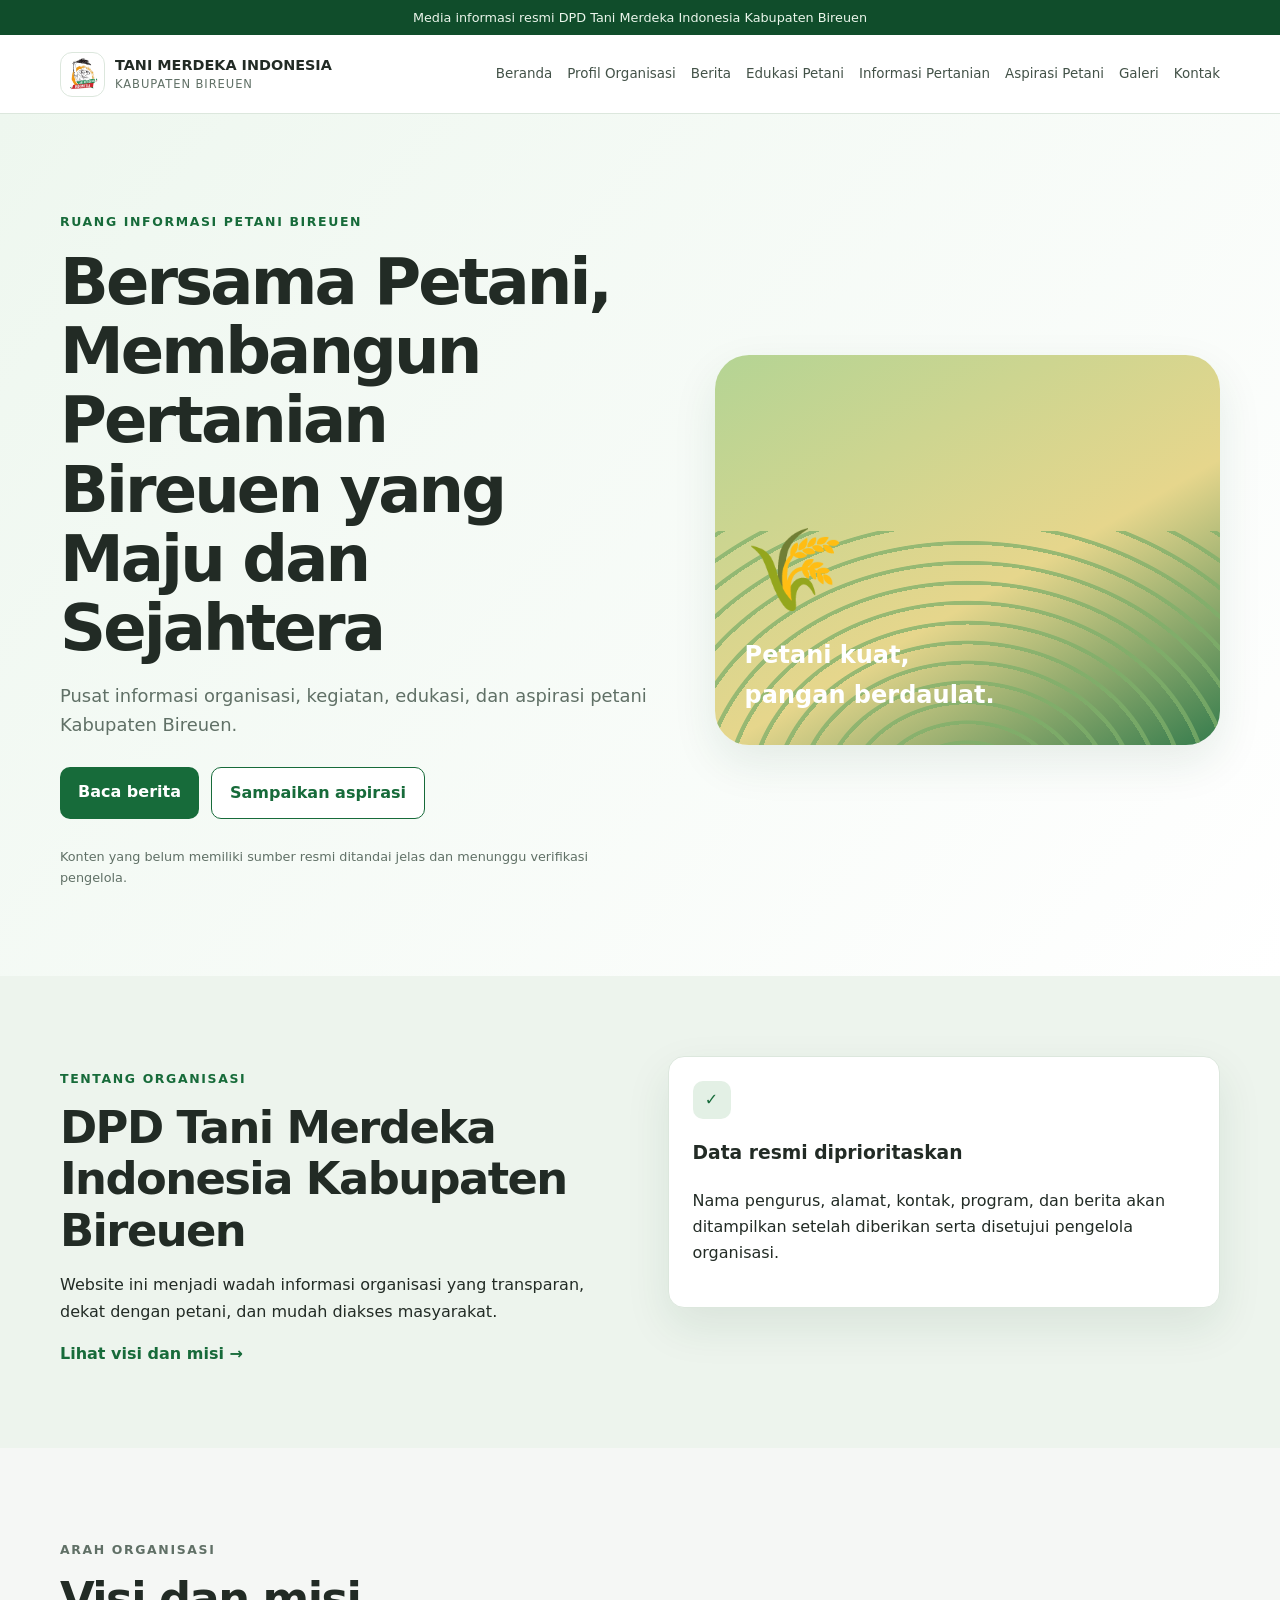
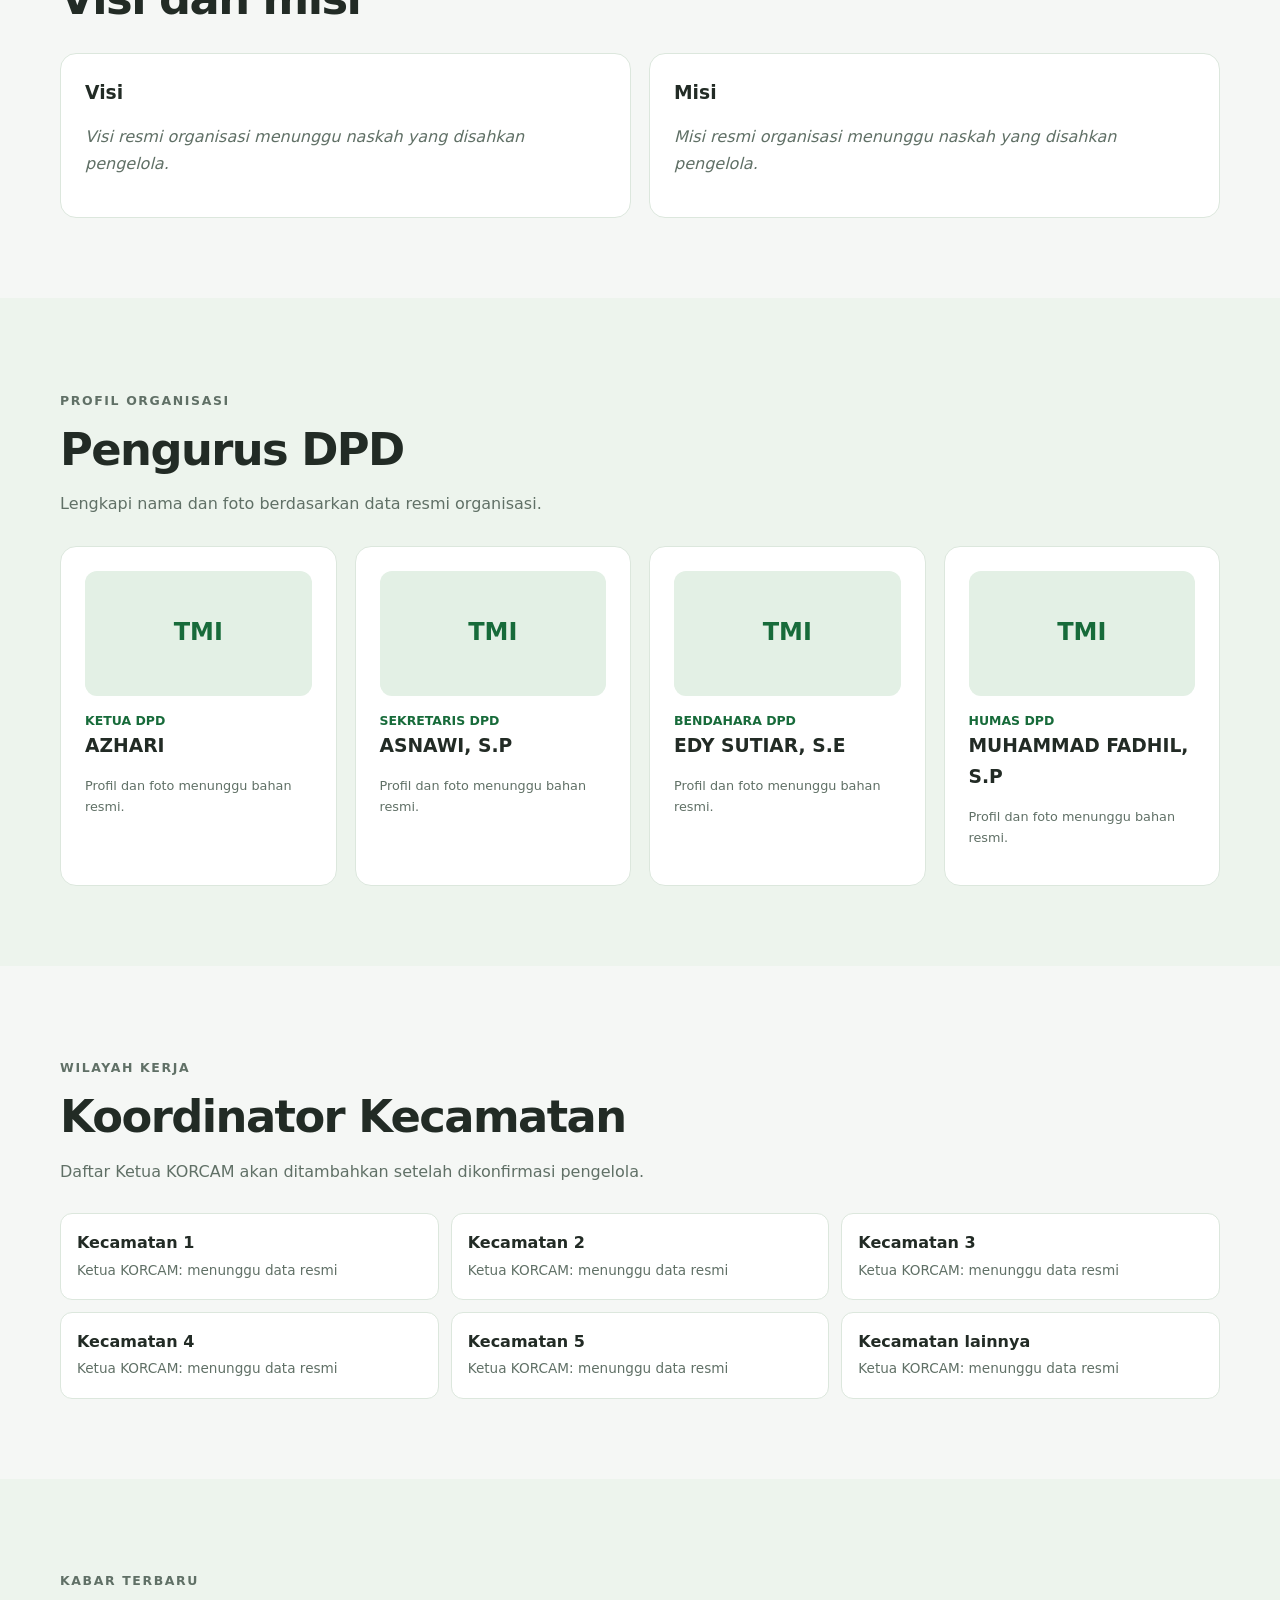
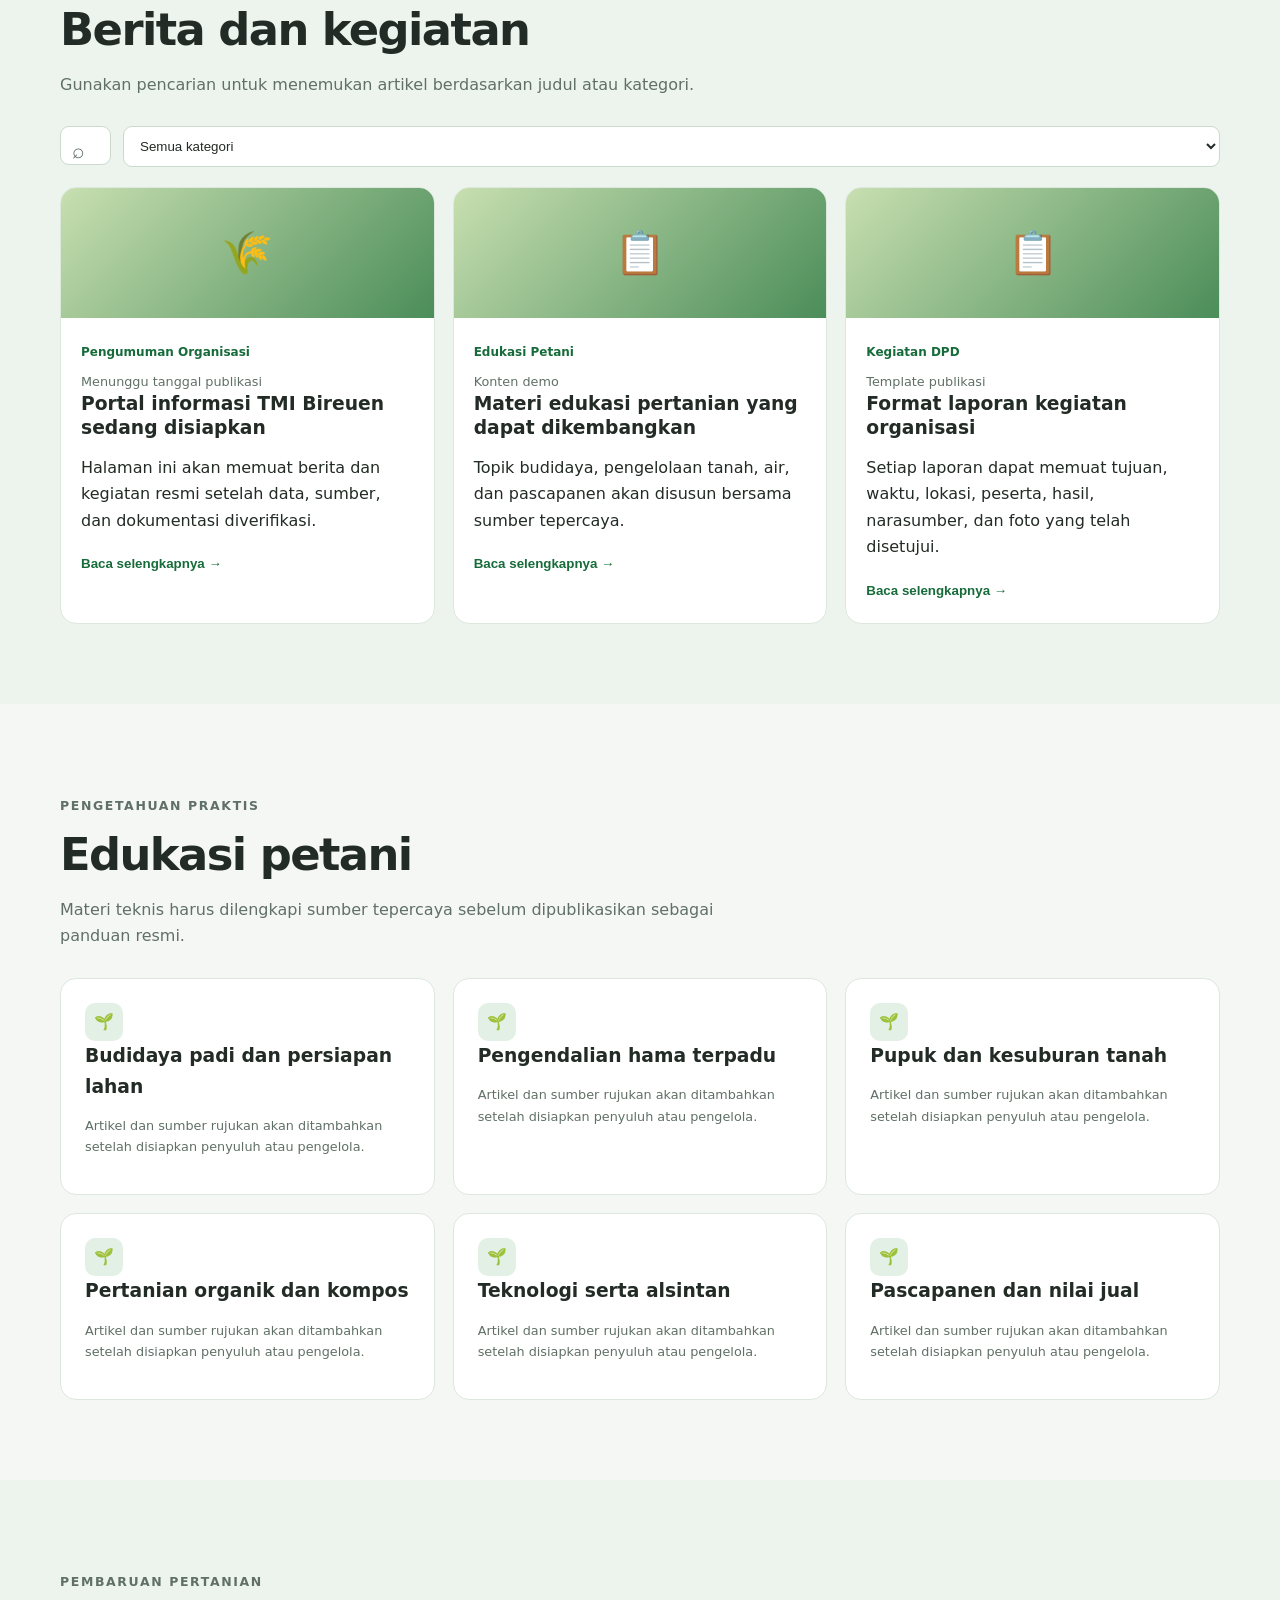
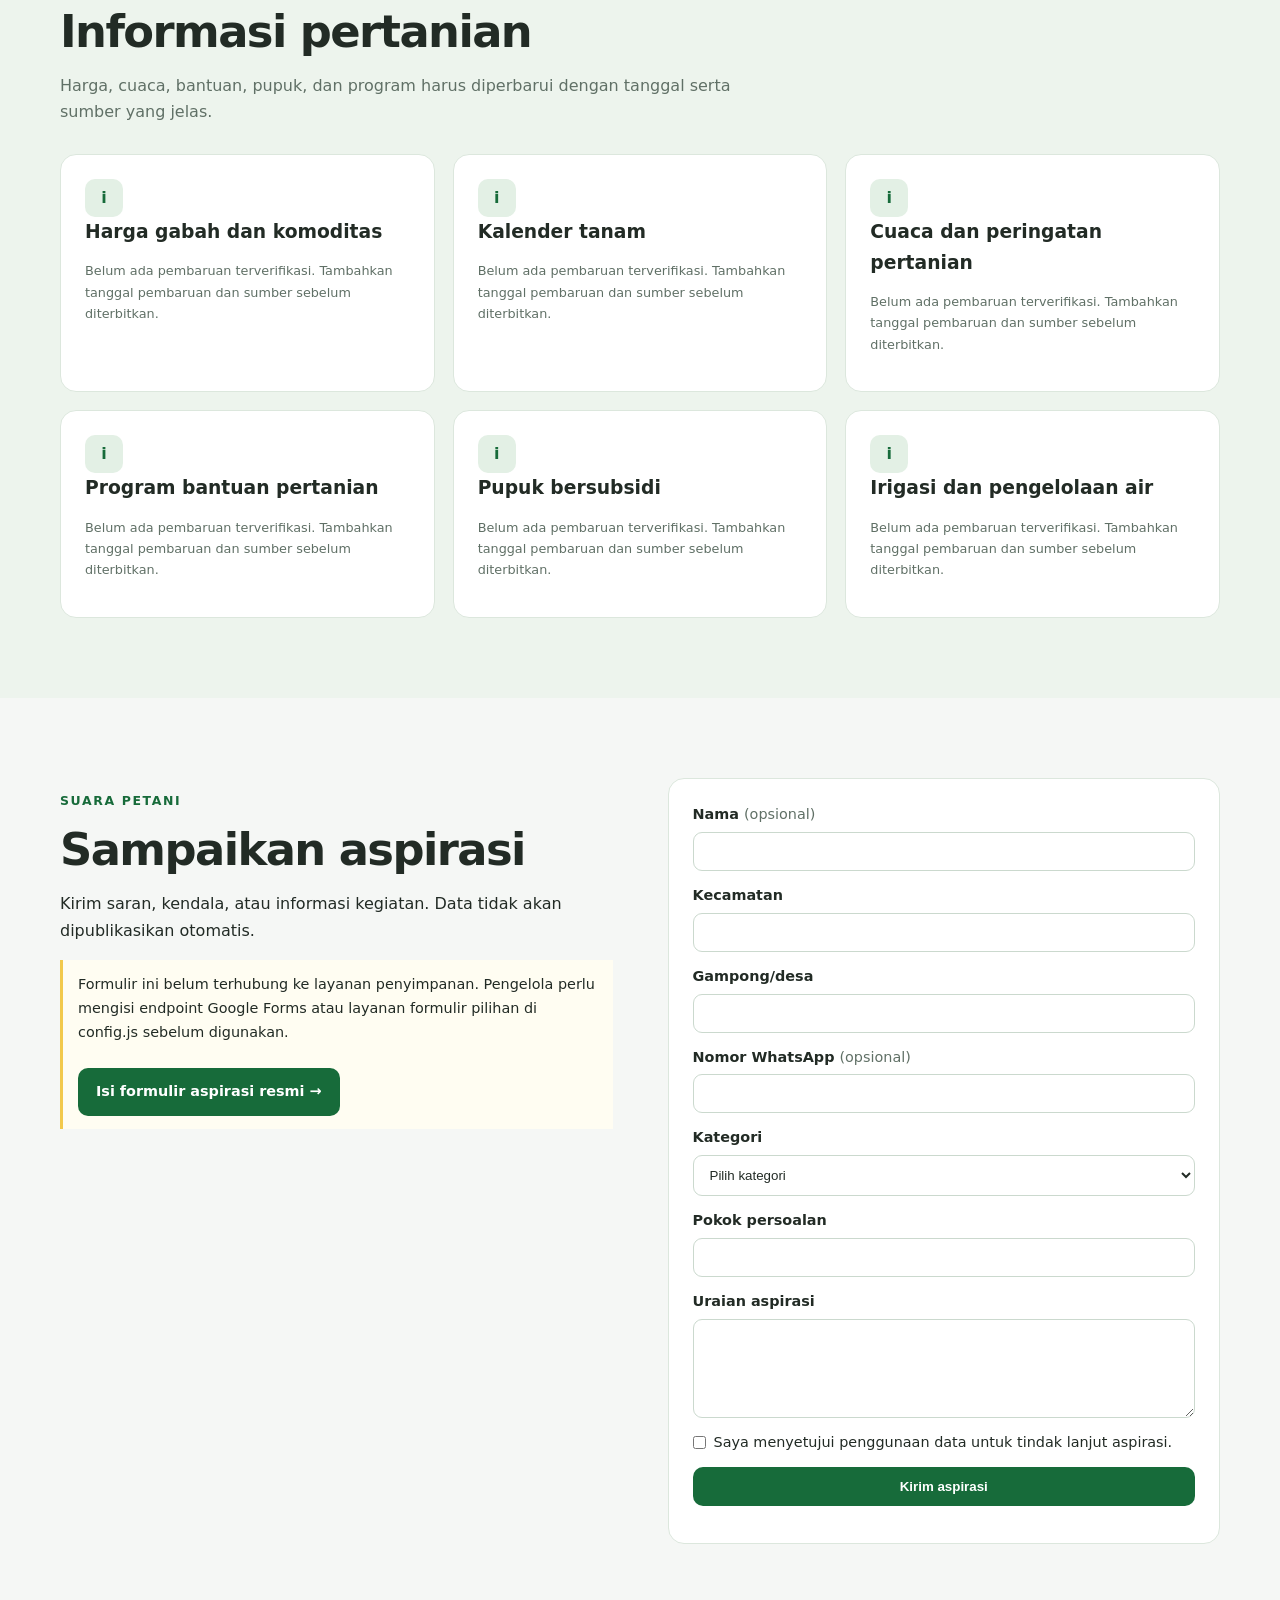
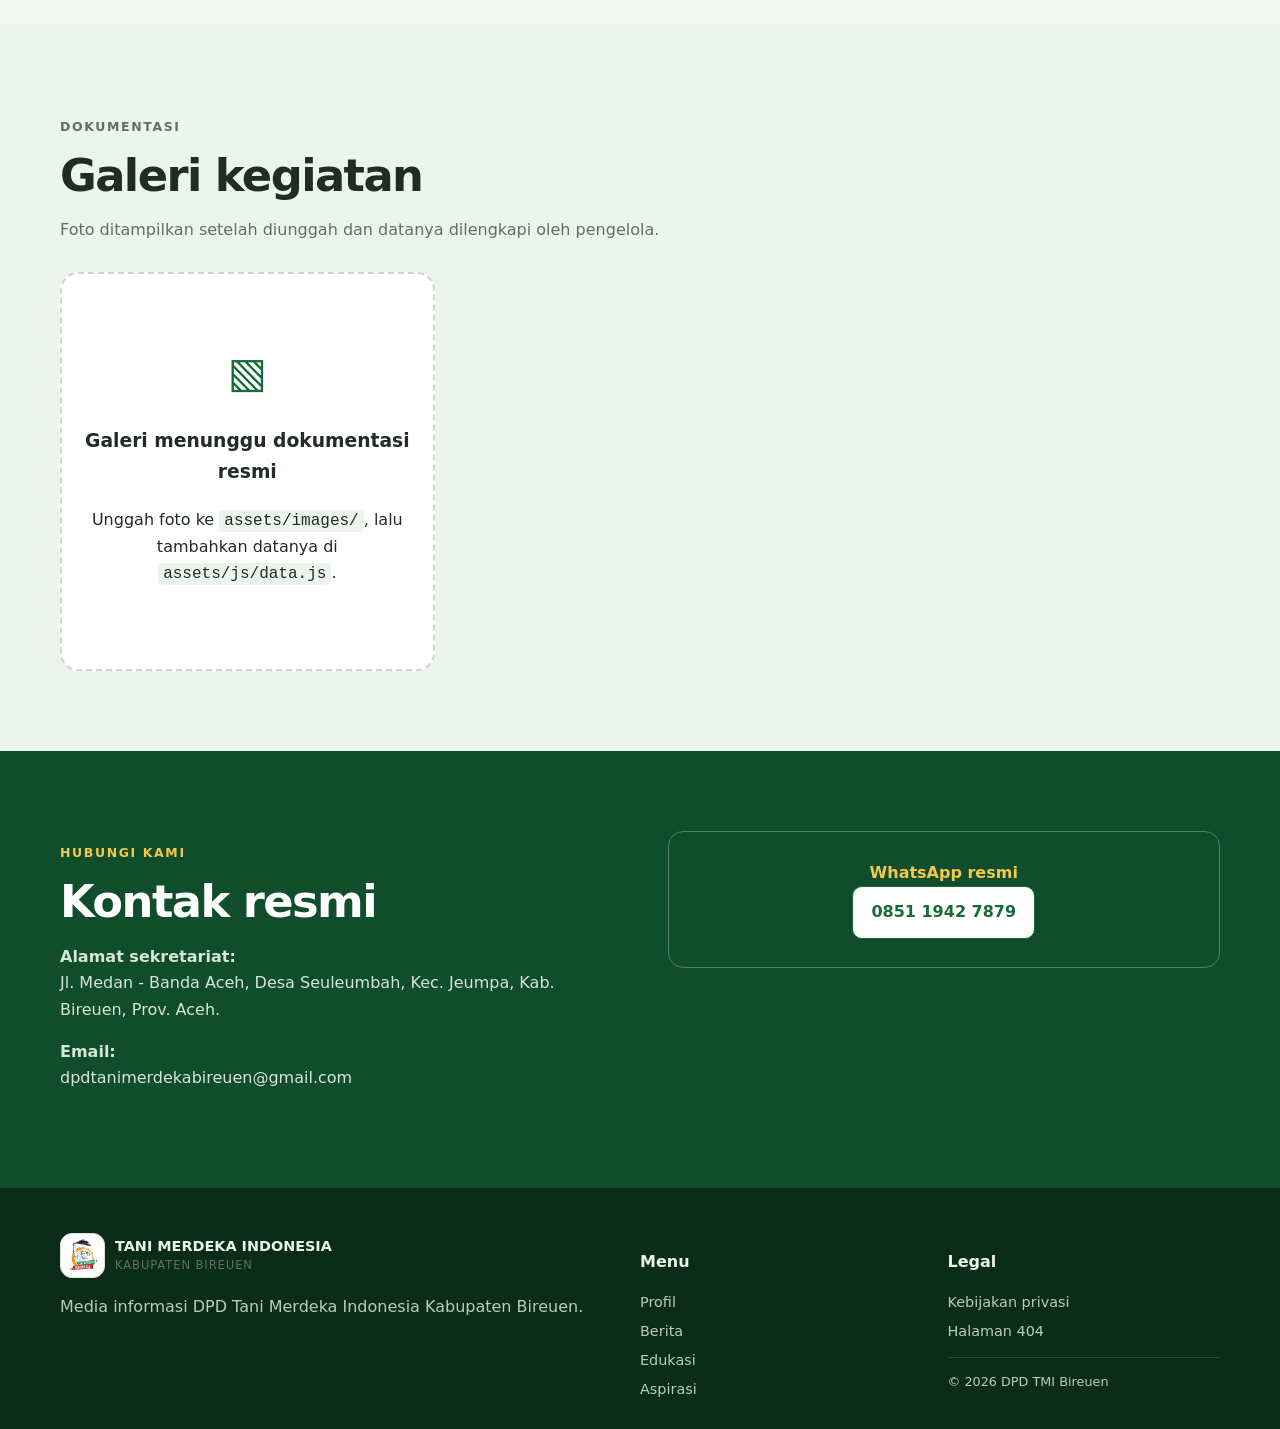
==== commit ad3cff2b: "Add files via upload Perbarui website TMI Bireuen dan logo resmi" ====
--- a/index.html
+++ b/index.html
@@ -1,41 +1,68 @@
 <!doctype html>
 <html lang="id">
 <head>
-<meta charset="utf-8">
-<meta name="viewport" content="width=device-width, initial-scale=1">
-<meta name="description" content="Website konsep DPD Tani Merdeka Indonesia Kabupaten Bireuen — profil organisasi, berita kegiatan, dan informasi pertanian.">
-<title>Tani Merdeka Indonesia Kabupaten Bireuen</title>
-<style>
-:root{color-scheme:light dark;--green:#174a35;--green2:#236246;--leaf:#6c9a57;--gold:#d7b66a;--paper:light-dark(#f7f8f3,#101a15);--surface:light-dark(#fff,#17231c);--surface2:light-dark(#edf2e9,#202f25);--ink:light-dark(#18251c,#edf3ed);--muted:light-dark(#657268,#b4c1b6);--line:light-dark(#dfe6dc,#304137);--shadow:0 16px 45px rgba(15,45,28,.12)}
-*{box-sizing:border-box}html{scroll-behavior:smooth}body{margin:0;background:var(--paper);color:var(--ink);font-family:Inter,ui-sans-serif,system-ui,-apple-system,BlinkMacSystemFont,"Segoe UI",sans-serif;line-height:1.6}a{color:inherit;text-decoration:none}button,input,textarea,select{font:inherit}button,a{ -webkit-tap-highlight-color:transparent}.wrap{width:min(1160px,calc(100% - 40px));margin:auto}.topline{background:var(--green);color:#f7f7ed;font-size:.82rem}.topline .wrap{display:flex;justify-content:space-between;gap:12px;padding:8px 0}.topline span:last-child{color:#d9e8d8}.header{position:sticky;top:0;z-index:20;background:light-dark(rgba(255,255,255,.94),rgba(16,26,21,.94));backdrop-filter:blur(14px);border-bottom:1px solid var(--line)}.nav{display:flex;align-items:center;justify-content:space-between;min-height:82px;gap:20px}.brand{display:flex;align-items:center;gap:12px;min-width:0}.mark{width:48px;height:48px;flex:0 0 48px;border-radius:15px;background:var(--green);display:grid;place-items:center;box-shadow:0 8px 18px #174a3525}.mark svg{width:33px;height:33px}.brand-title{font-weight:850;letter-spacing:.035em;font-size:.92rem;line-height:1.2}.brand-sub{font-size:.72rem;letter-spacing:.12em;color:var(--muted);margin-top:4px}.links{display:flex;align-items:center;gap:24px;font-size:.9rem;color:var(--muted)}.links a:hover,.links a.active{color:var(--green2)}.nav-cta,.btn{display:inline-flex;align-items:center;justify-content:center;gap:9px;border:0;border-radius:999px;padding:12px 18px;font-weight:750;cursor:pointer;transition:transform .2s,background .2s}.nav-cta,.btn.primary{background:var(--green);color:#fff}.btn.secondary{border:1px solid var(--line);background:var(--surface);color:var(--ink)}.btn:hover,.nav-cta:hover{transform:translateY(-2px)}.menu-toggle{display:none;border:1px solid var(--line);background:var(--surface);color:var(--ink);padding:9px 12px;border-radius:12px}.hero{padding:68px 0 54px;overflow:hidden;position:relative}.hero-grid{display:grid;grid-template-columns:1.02fr .98fr;gap:50px;align-items:center}.eyebrow{display:inline-flex;align-items:center;gap:9px;font-size:.78rem;text-transform:uppercase;letter-spacing:.13em;color:var(--green2);font-weight:850}.eyebrow:before{content:"";width:26px;height:2px;background:var(--gold)}h1{font-size:clamp(2.5rem,5.2vw,4.65rem);line-height:1.04;letter-spacing:-.055em;margin:20px 0}.hero h1 em{font-style:normal;color:var(--green2)}.hero-copy{font-size:1.08rem;color:var(--muted);max-width:560px}.hero-actions{display:flex;flex-wrap:wrap;gap:12px;margin-top:28px}.hero-note{display:flex;align-items:center;gap:12px;margin-top:30px;color:var(--muted);font-size:.86rem}.note-dot{width:9px;height:9px;border-radius:50%;background:var(--gold);box-shadow:0 0 0 5px #d7b66a22}.hero-art{position:relative;min-height:420px;border-radius:32px;background:linear-gradient(145deg,#e5eddc,#b6d1a0 52%,#6f9b64);overflow:hidden;box-shadow:var(--shadow)}.art-sun{position:absolute;width:98px;height:98px;border-radius:50%;background:#f7d88a;top:54px;right:72px;box-shadow:0 0 0 18px #f7d88a26}.art-hill{position:absolute;bottom:-1px;left:-8%;width:120%;height:55%;background:#356d4c;border-radius:50% 50% 0 0/35% 35% 0 0;transform:rotate(-7deg)}.art-hill.two{bottom:-38px;left:20%;height:45%;background:#174a35;transform:rotate(8deg)}.field-lines{position:absolute;z-index:2;bottom:0;left:0;width:100%;height:55%}.art-label{position:absolute;z-index:4;left:24px;bottom:24px;background:#fffefa;color:#1c442e;padding:16px 19px;border-radius:18px;box-shadow:0 12px 30px #14351e24;max-width:230px}.art-label strong{display:block;font-size:1rem}.art-label span{font-size:.82rem;color:#617265}.floating-chip{position:absolute;z-index:4;top:25px;left:24px;border:1px solid #ffffff80;background:#ffffffc9;color:#1c442e;padding:10px 14px;border-radius:999px;font-size:.78rem;font-weight:800;backdrop-filter:blur(10px)}.section{padding:72px 0}.section.alt{background:var(--surface2)}.section-head{display:flex;align-items:end;justify-content:space-between;gap:25px;margin-bottom:30px}.section-head h2{font-size:clamp(1.8rem,3.3vw,2.7rem);letter-spacing:-.04em;line-height:1.15;margin:10px 0}.section-head p{color:var(--muted);max-width:530px;margin:0}.text-link{color:var(--green2);font-weight:800;white-space:nowrap}.stats{display:grid;grid-template-columns:repeat(3,1fr);gap:16px;margin-top:24px}.stat{border:1px solid var(--line);background:var(--surface);border-radius:20px;padding:22px}.stat b{display:block;font-size:1.02rem}.stat span{font-size:.88rem;color:var(--muted)}.about-grid{display:grid;grid-template-columns:.9fr 1.1fr;gap:48px;align-items:start}.about-panel{background:var(--green);color:#f6f8f2;border-radius:28px;padding:32px;position:relative;overflow:hidden;min-height:300px}.about-panel:after{content:"";position:absolute;width:250px;height:250px;border:1px solid #ffffff2c;border-radius:50%;right:-80px;bottom:-110px;box-shadow:0 0 0 25px #ffffff0a,0 0 0 55px #ffffff08}.about-panel .big-leaf{font-size:3rem}.about-panel h3{font-size:1.65rem;line-height:1.2;margin:15px 0}.about-panel p{color:#d6e5d8;max-width:390px}.about-copy h3{font-size:1.35rem;margin:0 0 10px}.about-copy p{color:var(--muted)}.value-list{display:grid;gap:12px;margin-top:22px}.value{display:flex;gap:13px;align-items:flex-start}.check{width:28px;height:28px;border-radius:9px;background:#dfead8;color:#23573b;display:grid;place-items:center;flex:0 0 28px;font-weight:900}.value strong{display:block}.value span{color:var(--muted);font-size:.91rem}.news-tools{display:flex;gap:10px;flex-wrap:wrap;align-items:center;margin-bottom:24px}.search{flex:1;min-width:220px;position:relative}.search input{width:100%;padding:13px 16px 13px 42px;border:1px solid var(--line);border-radius:14px;background:var(--surface);color:var(--ink);outline:none}.search input:focus{border-color:var(--leaf);box-shadow:0 0 0 3px #6c9a5722}.search svg{position:absolute;left:14px;top:14px;width:18px;height:18px;color:var(--muted)}.filter{border:1px solid var(--line);border-radius:999px;padding:10px 15px;background:var(--surface);color:var(--muted);cursor:pointer}.filter.selected{background:var(--green);color:white;border-color:var(--green)}.news-grid{display:grid;grid-template-columns:repeat(3,1fr);gap:20px}.news-card{background:var(--surface);border:1px solid var(--line);border-radius:22px;overflow:hidden;transition:transform .2s,box-shadow .2s;display:flex;flex-direction:column}.news-card:hover{transform:translateY(-4px);box-shadow:var(--shadow)}.news-image{height:190px;position:relative;overflow:hidden;background:#dce9d3}.news-image svg{width:100%;height:100%;display:block}.category{position:absolute;left:14px;top:14px;border-radius:999px;padding:6px 10px;background:#fffef0;color:#245339;font-size:.72rem;font-weight:850}.news-body{padding:20px;display:flex;flex-direction:column;flex:1}.date{font-size:.78rem;color:var(--muted)}.news-body h3{font-size:1.12rem;line-height:1.35;margin:9px 0}.news-body p{font-size:.9rem;color:var(--muted);margin:0 0 20px}.news-body button{margin-top:auto;align-self:flex-start;border:0;background:none;color:var(--green2);font-weight:850;padding:0;cursor:pointer}.empty{grid-column:1/-1;padding:36px;text-align:center;color:var(--muted);border:1px dashed var(--line);border-radius:18px}.program-grid{display:grid;grid-template-columns:repeat(3,1fr);gap:18px}.program{padding:25px;border:1px solid var(--line);background:var(--surface);border-radius:22px}.program-icon{width:48px;height:48px;border-radius:15px;background:var(--surface2);display:grid;place-items:center;color:var(--green2);font-size:1.35rem}.program h3{margin:18px 0 8px}.program p{margin:0;color:var(--muted);font-size:.93rem}.cta{padding:0 0 72px}.cta-inner{border-radius:28px;padding:38px 42px;background:linear-gradient(120deg,#174a35,#2f714b);color:#fff;display:flex;justify-content:space-between;align-items:center;gap:25px;position:relative;overflow:hidden}.cta-inner:after{content:"";position:absolute;width:260px;height:260px;border:1px solid #ffffff2a;border-radius:50%;right:20%;top:-160px;box-shadow:0 0 0 28px #ffffff08,0 0 0 60px #ffffff08}.cta h2{margin:0 0 8px;font-size:clamp(1.5rem,3vw,2.25rem);line-height:1.15;position:relative;z-index:1}.cta p{margin:0;color:#d8e7dc;max-width:600px;position:relative;z-index:1}.cta .btn{background:#f4df9e;color:#1b472f;position:relative;z-index:1;white-space:nowrap}.footer{background:light-dark(#132f22,#0b130e);color:#edf5ed;padding:44px 0 20px}.footer-grid{display:grid;grid-template-columns:1.4fr .7fr .9fr;gap:35px}.footer p,.footer a{color:#b9cbbb;font-size:.9rem}.footer h4{margin:0 0 13px}.footer-links{display:grid;gap:8px}.copyright{border-top:1px solid #ffffff22;margin-top:32px;padding-top:18px;color:#a9bcae;font-size:.8rem;display:flex;justify-content:space-between;gap:12px;flex-wrap:wrap}.notice{margin:18px 0 0;padding:12px 14px;border:1px solid var(--line);border-radius:12px;color:var(--muted);font-size:.82rem}.modal{position:fixed;inset:0;z-index:50;background:#07150dcc;display:none;align-items:center;justify-content:center;padding:20px}.modal.open{display:flex}.modal-card{width:min(650px,100%);max-height:85vh;overflow:auto;background:var(--surface);border-radius:24px;padding:28px;box-shadow:var(--shadow)}.modal-top{display:flex;justify-content:space-between;gap:20px;align-items:start}.modal-top h2{margin:0;line-height:1.2}.close{border:1px solid var(--line);border-radius:10px;background:var(--surface2);color:var(--ink);padding:7px 11px;cursor:pointer}.modal-card p{color:var(--muted)}.toast{position:fixed;bottom:22px;left:50%;transform:translate(-50%,20px);background:#132f22;color:white;padding:12px 18px;border-radius:999px;opacity:0;pointer-events:none;transition:.25s;z-index:80}.toast.show{opacity:1;transform:translate(-50%,0)}
-@media(max-width:900px){.links{gap:14px}.nav-cta{display:none}.hero-grid{gap:25px}.hero-art{min-height:370px}.news-grid{grid-template-columns:repeat(2,1fr)}.about-grid{gap:25px}.footer-grid{grid-template-columns:1fr 1fr}.footer-grid>div:first-child{grid-column:1/-1}}
-@media(max-width:680px){.wrap{width:min(100% - 30px,1160px)}.topline .wrap{font-size:.72rem}.topline span:last-child{display:none}.nav{min-height:72px}.brand-title{font-size:.78rem}.brand-sub{font-size:.64rem}.mark{width:42px;height:42px;flex-basis:42px}.menu-toggle{display:block}.links{display:none;position:absolute;top:72px;left:0;right:0;padding:14px 20px 20px;background:var(--surface);border-bottom:1px solid var(--line);flex-direction:column;align-items:stretch;gap:0}.links.open{display:flex}.links a{padding:12px 4px;border-bottom:1px solid var(--line)}.hero{padding:42px 0 36px}.hero-grid{grid-template-columns:1fr}.hero h1{font-size:clamp(2.45rem,12vw,3.5rem)}.hero-copy{font-size:1rem}.hero-art{min-height:320px}.section{padding:52px 0}.section-head{align-items:start;flex-direction:column;gap:12px}.stats{grid-template-columns:1fr;gap:10px}.stat{padding:17px}.about-grid{grid-template-columns:1fr}.about-panel{min-height:250px;padding:26px}.news-grid,.program-grid{grid-template-columns:1fr}.news-image{height:210px}.cta{padding-bottom:52px}.cta-inner{padding:28px;align-items:flex-start;flex-direction:column}.footer-grid{grid-template-columns:1fr}.footer-grid>div:first-child{grid-column:auto}.copyright{flex-direction:column}.filter{font-size:.82rem;padding:9px 12px}}
-@media(prefers-reduced-motion:reduce){html{scroll-behavior:auto}*,*:before,*:after{transition:none!important}}
-</style>
+  <meta charset="utf-8">
+  <meta name="viewport" content="width=device-width, initial-scale=1">
+  <meta name="theme-color" content="#176B3A">
+  <meta name="description" content="Pusat informasi resmi DPD Tani Merdeka Indonesia Kabupaten Bireuen.">
+  <link rel="canonical" href="https://dpdtanimerdekabireuen.github.io/tani-merdeka-bireuen/">
+  <meta property="og:title" content="DPD Tani Merdeka Indonesia Kabupaten Bireuen">
+  <meta property="og:description" content="Bersama petani, membangun pertanian Bireuen yang maju dan sejahtera.">
+  <meta property="og:type" content="website">
+  <title>DPD Tani Merdeka Indonesia Kabupaten Bireuen</title>
+  <link rel="stylesheet" href="assets/css/styles.css">
+  <link rel="stylesheet" href="assets/css/gallery.css">
 </head>
 <body>
-<div id="site-root">
-<div class="topline"><div class="wrap"><span>DPD TANI MERDEKA INDONESIA KABUPATEN BIREUEN</span><span>Bergerak bersama untuk petani yang berdaya</span></div></div>
-<header class="header"><div class="wrap nav"><a class="brand" href="#beranda" aria-label="Tani Merdeka Bireuen beranda"><div class="mark"><svg viewBox="0 0 40 40" fill="none" aria-hidden="true"><path d="M20 32V15" stroke="#F1D78E" stroke-width="2.4" stroke-linecap="round"/><path d="M20 23C10 23 7 17 8 10C16 10 21 14 20 23Z" fill="#A9C987"/><path d="M20 18C20 9 26 5 33 6C33 14 28 19 20 18Z" fill="#D7B66A"/><path d="M13 32H28" stroke="#F1D78E" stroke-width="2.4" stroke-linecap="round"/></svg></div><div><div class="brand-title">TANI MERDEKA INDONESIA</div><div class="brand-sub">KABUPATEN BIREUEN</div></div></a><nav class="links" id="navLinks" aria-label="Navigasi utama"><a href="#beranda">Beranda</a><a href="#profil">Profil</a><a href="#berita">Berita</a><a href="#program">Program</a><a href="#kontak">Kontak</a></nav><a class="nav-cta" href="#berita">Jelajahi berita <span aria-hidden="true">↗</span></a><button class="menu-toggle" id="menuToggle" aria-expanded="false" aria-controls="navLinks">☰ Menu</button></div></header>
-<main>
-<section class="hero" id="beranda"><div class="wrap hero-grid"><div><div class="eyebrow">Ruang informasi petani Bireuen</div><h1>Bersama Petani,<br><em>Menumbuhkan</em><br>Masa Depan.</h1><p class="hero-copy">Selamat datang di website DPD Tani Merdeka Indonesia Kabupaten Bireuen. Ruang untuk mengenal organisasi, mengikuti kegiatan, dan menyuarakan semangat kemajuan pertanian.</p><div class="hero-actions"><a class="btn primary" href="#profil">Kenali organisasi <span>→</span></a><a class="btn secondary" href="#berita">Lihat berita terbaru</a></div><div class="hero-note"><span class="note-dot"></span><span>Berpihak pada petani • Mendorong kemandirian pangan</span></div></div><div class="hero-art" role="img" aria-label="Ilustrasi sawah hijau dan matahari pagi"><div class="art-sun"></div><div class="floating-chip">🌾 Pertanian • Kebersamaan • Kemajuan</div><div class="art-hill"></div><div class="art-hill two"></div><svg class="field-lines" viewBox="0 0 600 300" preserveAspectRatio="none" aria-hidden="true"><g fill="none" stroke="#b6d48d" stroke-width="2" opacity=".72"><path d="M-30 310Q180 160 630 210"/><path d="M-30 335Q180 185 630 235"/><path d="M-30 360Q180 210 630 260"/><path d="M-30 385Q180 235 630 285"/><path d="M80 310Q230 190 420 190"/><path d="M130 310Q270 205 490 205"/></g><g stroke="#d9e8b7" stroke-width="2" stroke-linecap="round"><path d="M90 260l-9 -18m9 18l11 -20M154 238l-8 -18m8 18l12 -22M224 218l-8 -18m8 18l11 -19M320 205l-9 -18m9 18l12 -20M408 207l-8 -17m8 17l12 -19M495 219l-9 -18m9 18l12 -18"/></g></svg><div class="art-label"><strong>Petani kuat, pangan berdaulat.</strong><span>Langkah bersama untuk pertanian Bireuen yang lebih maju.</span></div></div></div></section>
-<section class="section alt" id="profil"><div class="wrap about-grid"><div class="about-panel"><div class="big-leaf">🌱</div><div class="eyebrow" style="color:#e4d08e">Tentang kami</div><h3>Organisasi yang tumbuh bersama petani.</h3><p>DPD Tani Merdeka Indonesia Kabupaten Bireuen hadir sebagai wadah kebersamaan untuk memperkuat komunikasi, kepedulian, dan perjuangan bagi kemajuan petani.</p></div><div class="about-copy"><div class="eyebrow">Profil organisasi</div><h2 style="font-size:clamp(1.8rem,3.5vw,2.6rem);line-height:1.15;letter-spacing:-.04em;margin:14px 0">Membangun pertanian melalui kolaborasi dan aksi nyata.</h2><p>Website ini menjadi kanal informasi organisasi agar masyarakat dapat mengenal identitas, mengikuti kegiatan, dan mendapatkan informasi pertanian yang disampaikan secara bertanggung jawab.</p><div class="value-list"><div class="value"><div class="check">✓</div><div><strong>Kebersamaan dan gotong royong</strong><span>Memperkuat hubungan pengurus, petani, dan pemangku kepentingan.</span></div></div><div class="value"><div class="check">✓</div><div><strong>Informasi yang jelas</strong><span>Menghadirkan kabar kegiatan dan informasi dengan sumber yang dapat diperiksa.</span></div></div><div class="value"><div class="check">✓</div><div><strong>Kemandirian pangan</strong><span>Mendukung upaya peningkatan kapasitas dan kesejahteraan petani.</span></div></div></div><div class="stats"><div class="stat"><b>Profil</b><span>Identitas dan arah organisasi</span></div><div class="stat"><b>Kegiatan</b><span>Berita dan dokumentasi</span></div><div class="stat"><b>Kolaborasi</b><span>Ruang untuk bersinergi</span></div></div></div></div></section>
-<section class="section" id="berita"><div class="wrap"><div class="section-head"><div><div class="eyebrow">Kabar organisasi</div><h2>Berita & kegiatan</h2><p>Ikuti aktivitas, gagasan, dan informasi pertanian yang relevan bagi masyarakat Kabupaten Bireuen.</p></div><a class="text-link" href="#kontak">Kirim informasi kegiatan ↗</a></div><div class="news-tools"><label class="search"><svg viewBox="0 0 24 24" fill="none" stroke="currentColor" stroke-width="2"><circle cx="10.8" cy="10.8" r="6.8"/><path d="m16 16 5 5"/></svg><input id="newsSearch" type="search" placeholder="Cari berita atau topik..." aria-label="Cari berita"></label><button class="filter selected" data-filter="Semua">Semua</button><button class="filter" data-filter="Organisasi">Organisasi</button><button class="filter" data-filter="Pertanian">Pertanian</button><button class="filter" data-filter="Kegiatan">Kegiatan</button></div><div class="news-grid" id="newsGrid">
-<article class="news-card" data-category="Organisasi" data-title="Profil dan agenda organisasi"><div class="news-image"><svg viewBox="0 0 400 220" preserveAspectRatio="xMidYMid slice"><defs><linearGradient id="n1" x1="0" y1="0" x2="1" y2="1"><stop stop-color="#e5edda"/><stop offset="1" stop-color="#8db47b"/></linearGradient></defs><rect width="400" height="220" fill="url(#n1)"/><circle cx="315" cy="45" r="25" fill="#f3d98b"/><path d="M0 160Q90 80 200 145T400 115V220H0Z" fill="#6f9a5f"/><path d="M0 180Q140 120 250 170T400 145V220H0Z" fill="#285d3f"/><g stroke="#d8e9ae" stroke-width="2" fill="none"><path d="M0 198Q180 145 400 183M0 211Q180 158 400 196"/></g><g fill="#f6f2df"><circle cx="166" cy="105" r="10"/><path d="M151 119Q166 110 181 119L188 160H145Z"/><circle cx="210" cy="115" r="9"/><path d="M197 128Q210 119 223 128L229 163H191Z"/></g></svg><span class="category">Organisasi</span></div><div class="news-body"><div class="date">Konten awal · Perlu dilengkapi</div><h3>Kenali DPD Tani Merdeka Indonesia Kabupaten Bireuen</h3><p>Ruang untuk mengenal profil, visi, misi, dan peran organisasi dalam mendukung kemajuan petani.</p><button data-article="profil">Baca selengkapnya →</button></div></article>
-<article class="news-card" data-category="Pertanian" data-title="Edukasi pertanian dan iklim"><div class="news-image"><svg viewBox="0 0 400 220" preserveAspectRatio="xMidYMid slice"><defs><linearGradient id="n2" x1="0" y1="0" x2="0" y2="1"><stop stop-color="#cfe4ed"/><stop offset="1" stop-color="#f1e5bb"/></linearGradient></defs><rect width="400" height="220" fill="url(#n2)"/><g fill="#fff" opacity=".85"><ellipse cx="90" cy="46" rx="42" ry="12"/><ellipse cx="110" cy="40" rx="24" ry="16"/><ellipse cx="292" cy="64" rx="50" ry="12"/></g><path d="M0 145Q110 95 210 145T400 130V220H0Z" fill="#a6c780"/><path d="M0 176Q130 120 240 170T400 154V220H0Z" fill="#578b51"/><path d="M0 197Q140 145 400 183V220H0Z" fill="#2e6845"/><g stroke="#d8e9a8" stroke-width="2" fill="none"><path d="M0 190Q180 155 400 199M0 207Q180 172 400 216"/></g><path d="M197 160v-50m0 22q-23 0-25-22q25-2 25 22m0-9q22 0 25-22q-24-2-25 22" fill="#e3d79a" stroke="#e3d79a" stroke-width="4" stroke-linecap="round"/></svg><span class="category">Pertanian</span></div><div class="news-body"><div class="date">Contoh topik edukasi</div><h3>Pengetahuan iklim untuk mendukung pertanian yang tangguh</h3><p>Materi edukasi tentang cuaca, musim tanam, dan adaptasi perubahan iklim dapat dikembangkan menjadi artikel petani.</p><button data-article="iklim">Baca selengkapnya →</button></div></article>
-<article class="news-card" data-category="Kegiatan" data-title="Dokumentasi kegiatan lapangan"><div class="news-image"><svg viewBox="0 0 400 220" preserveAspectRatio="xMidYMid slice"><rect width="400" height="220" fill="#e7ead8"/><rect y="120" width="400" height="100" fill="#a9c27d"/><path d="M0 145L80 93L145 133L230 74L300 127L360 91L400 112V220H0Z" fill="#6b965c"/><path d="M0 176Q100 140 200 173T400 160V220H0Z" fill="#2c6343"/><g fill="#f7f5e7"><circle cx="115" cy="98" r="10"/><path d="M100 111Q115 103 130 111L137 153H93Z"/><circle cx="167" cy="106" r="9"/><path d="M154 118Q167 111 180 118L187 155H148Z"/><circle cx="220" cy="95" r="10"/><path d="M205 108Q220 100 235 108L242 153H198Z"/></g><g fill="#d9b66c"><path d="M106 112h18v22h-18z"/><path d="M158 119h18v20h-18z"/><path d="M211 109h18v23h-18z"/></g></svg><span class="category">Kegiatan</span></div><div class="news-body"><div class="date">Template publikasi</div><h3>Dokumentasi kegiatan dan pertemuan pengurus</h3><p>Gunakan halaman ini untuk laporan kegiatan, tanggal, lokasi, peserta, kutipan narasumber, dan foto resmi.</p><button data-article="kegiatan">Baca selengkapnya →</button></div></article>
-</div><div class="notice">Catatan: kartu berita di atas merupakan contoh konten untuk rancangan awal, bukan laporan kegiatan terverifikasi. Ganti dengan berita, tanggal, foto, dan narasumber yang benar sebelum dipublikasikan.</div></div></section>
-<section class="section alt" id="program"><div class="wrap"><div class="section-head"><div><div class="eyebrow">Fokus bersama</div><h2>Program dan ruang kolaborasi</h2><p>Kerangka awal yang dapat disesuaikan dengan program kerja resmi DPD Tani Merdeka Indonesia Kabupaten Bireuen.</p></div></div><div class="program-grid"><div class="program"><div class="program-icon">🌾</div><h3>Penguatan kapasitas petani</h3><p>Informasi pelatihan, penyuluhan, pertukaran pengetahuan, dan praktik pertanian yang baik.</p></div><div class="program"><div class="program-icon">🤝</div><h3>Silaturahmi dan kemitraan</h3><p>Mendorong komunikasi antara pengurus, kelompok tani, komunitas, dan pemangku kepentingan.</p></div><div class="program"><div class="program-icon">🌱</div><h3>Kemandirian pangan</h3><p>Publikasi gagasan dan kegiatan yang mendukung produktivitas, keberlanjutan, serta kesejahteraan petani.</p></div></div></div></section>
-<section class="cta" id="kontak"><div class="wrap"><div class="cta-inner"><div><h2>Punya kabar atau kegiatan pertanian?</h2><p>Hubungi pengelola website untuk mengusulkan berita, mengirim dokumentasi, atau memperbarui informasi organisasi.</p></div><a class="btn" href="mailto:">Siapkan email pengelola ↗</a></div><div class="notice">Kontak resmi belum dimasukkan. Sebelum peluncuran, ganti tombol email dengan alamat organisasi dan tambahkan nomor WhatsApp yang telah disetujui pengurus.</div></div></section>
-</main>
-<footer class="footer"><div class="wrap"><div class="footer-grid"><div><a class="brand" href="#beranda"><div class="mark"><svg viewBox="0 0 40 40" fill="none"><path d="M20 32V15" stroke="#F1D78E" stroke-width="2.4" stroke-linecap="round"/><path d="M20 23C10 23 7 17 8 10C16 10 21 14 20 23Z" fill="#A9C987"/><path d="M20 18C20 9 26 5 33 6C33 14 28 19 20 18Z" fill="#D7B66A"/><path d="M13 32H28" stroke="#F1D78E" stroke-width="2.4" stroke-linecap="round"/></svg></div><div><div class="brand-title">TANI MERDEKA INDONESIA</div><div class="brand-sub">KABUPATEN BIREUEN</div></div></a><p>Website konsep untuk menyampaikan profil organisasi, berita kegiatan, dan informasi pertanian secara jelas dan bertanggung jawab.</p></div><div><h4>Jelajahi</h4><div class="footer-links"><a href="#profil">Profil organisasi</a><a href="#berita">Berita & kegiatan</a><a href="#program">Program</a></div></div><div><h4>Informasi</h4><div class="footer-links"><a href="#kontak">Kontak pengelola</a><a href="#beranda">Kembali ke atas ↑</a></div><p>Alamat sekretariat dan kontak resmi akan ditambahkan setelah dikonfirmasi.</p></div></div><div class="copyright"><span>© <span id="year"></span> DPD Tani Merdeka Indonesia Kabupaten Bireuen</span><span>Website konsep · Informasi resmi perlu diverifikasi sebelum publikasi</span></div></div></footer>
-</div>
-<div class="modal" id="articleModal" role="dialog" aria-modal="true" aria-labelledby="modalTitle"><div class="modal-card"><div class="modal-top"><div><div class="eyebrow" id="modalCategory">Informasi</div><h2 id="modalTitle">Judul artikel</h2></div><button class="close" id="modalClose" aria-label="Tutup artikel">✕</button></div><p id="modalText"></p><div class="notice">Ini adalah contoh isi artikel untuk prototipe. Lengkapi dengan informasi yang telah diverifikasi sebelum website diluncurkan.</div></div></div><div class="toast" id="toast" role="status" aria-live="polite"></div>
-<script>
-const menuToggle=document.getElementById('menuToggle');const navLinks=document.getElementById('navLinks');menuToggle.addEventListener('click',()=>{const open=navLinks.classList.toggle('open');menuToggle.setAttribute('aria-expanded',String(open));menuToggle.textContent=open?'✕ Tutup':'☰ Menu'});navLinks.querySelectorAll('a').forEach(a=>a.addEventListener('click',()=>{navLinks.classList.remove('open');menuToggle.setAttribute('aria-expanded','false');menuToggle.textContent='☰ Menu'}));
-document.getElementById('year').textContent=new Date().getFullYear();
-const search=document.getElementById('newsSearch');const cards=[...document.querySelectorAll('.news-card')];const filters=[...document.querySelectorAll('.filter')];let activeFilter='Semua';function filterNews(){const q=search.value.trim().toLowerCase();let shown=0;cards.forEach(card=>{const matchesCategory=activeFilter==='Semua'||card.dataset.category===activeFilter;const matchesText=(card.dataset.title+' '+card.textContent).toLowerCase().includes(q);card.hidden=!(matchesCategory&&matchesText);if(!card.hidden)shown++});let empty=document.getElementById('emptyNews');if(!shown&&!empty){empty=document.createElement('div');empty.id='emptyNews';empty.className='empty';empty.textContent='Belum ada berita yang cocok. Coba kata kunci atau kategori lain.';document.getElementById('newsGrid').appendChild(empty)}else if(shown&&empty)empty.remove()}filters.forEach(btn=>btn.addEventListener('click',()=>{filters.forEach(b=>b.classList.remove('selected'));btn.classList.add('selected');activeFilter=btn.dataset.filter;filterNews()}));search.addEventListener('input',filterNews);
-const articles={profil:{category:'Profil organisasi',title:'Kenali DPD Tani Merdeka Indonesia Kabupaten Bireuen',text:'Halaman artikel ini nantinya memuat sejarah singkat organisasi, visi dan misi, struktur kepengurusan, wilayah kerja, serta program yang telah disahkan. Masukkan keterangan berdasarkan dokumen resmi organisasi.'},iklim:{category:'Edukasi pertanian',title:'Pengetahuan iklim untuk mendukung pertanian yang tangguh',text:'Artikel edukasi dapat membahas pentingnya memantau informasi cuaca dari sumber resmi, menyesuaikan jadwal tanam, mengelola air, serta berkonsultasi dengan penyuluh pertanian setempat. Pastikan setiap saran teknis merujuk pada sumber yang tepercaya.'},kegiatan:{category:'Kegiatan organisasi',title:'Dokumentasi kegiatan dan pertemuan pengurus',text:'Gunakan format laporan yang memuat nama kegiatan, hari dan tanggal, tempat, penyelenggara, peserta, tujuan, hasil, kutipan narasumber yang telah disetujui, serta dokumentasi foto dengan keterangan yang benar.'}};const modal=document.getElementById('articleModal');document.querySelectorAll('[data-article]').forEach(btn=>btn.addEventListener('click',()=>{const a=articles[btn.dataset.article];document.getElementById('modalCategory').textContent=a.category;document.getElementById('modalTitle').textContent=a.title;document.getElementById('modalText').textContent=a.text;modal.classList.add('open');document.getElementById('modalClose').focus()}));function closeModal(){modal.classList.remove('open')}document.getElementById('modalClose').addEventListener('click',closeModal);modal.addEventListener('click',e=>{if(e.target===modal)closeModal()});document.addEventListener('keydown',e=>{if(e.key==='Escape'){closeModal();navLinks.classList.remove('open');menuToggle.setAttribute('aria-expanded','false')}});
-document.querySelector('.cta .btn').addEventListener('click',e=>{e.preventDefault();const toast=document.getElementById('toast');toast.textContent='Alamat email pengelola belum diatur. Tambahkan email resmi sebelum peluncuran.';toast.classList.add('show');setTimeout(()=>toast.classList.remove('show'),3500)});
-</script>
+  <a class="skip-link" href="#main-content">Lewati ke konten utama</a>
+  <div class="notice-bar">Media informasi resmi DPD Tani Merdeka Indonesia Kabupaten Bireuen</div>
+  <header class="site-header">
+    <div class="container header-inner">
+      <a class="brand" href="#beranda" aria-label="Beranda TMI Bireuen">
+        <span class="brand-mark"><img src="assets/images/logo-tani-merdeka.png" alt="Logo resmi Tani Merdeka Indonesia"></span>
+        <span><strong>Tani Merdeka Indonesia</strong><small>Kabupaten Bireuen</small></span>
+      </a>
+      <button class="menu-toggle" type="button" aria-expanded="false" aria-controls="main-nav">Menu</button>
+      <nav id="main-nav" class="main-nav" aria-label="Navigasi utama">
+        <a href="#beranda">Beranda</a>
+        <details><summary>Profil Organisasi</summary><div class="dropdown">
+          <a href="#profil">Sejarah dan Profil</a><a href="#visi-misi">Visi dan Misi</a><a href="#pengurus">Pengurus DPD</a><a href="#korcam">KORCAM</a>
+        </div></details>
+        <a href="#berita">Berita</a><a href="#edukasi">Edukasi Petani</a><a href="#informasi">Informasi Pertanian</a>
+        <a href="#aspirasi">Aspirasi Petani</a><a href="#galeri">Galeri</a><a href="#kontak">Kontak</a>
+      </nav>
+    </div>
+  </header>
+
+  <main id="main-content">
+    <section id="beranda" class="hero">
+      <div class="container hero-grid"><div>
+        <p class="eyebrow">Ruang informasi petani Bireuen</p>
+        <h1>Bersama Petani, Membangun Pertanian Bireuen yang Maju dan Sejahtera</h1>
+        <p class="lead">Pusat informasi organisasi, kegiatan, edukasi, dan aspirasi petani Kabupaten Bireuen.</p>
+        <div class="actions"><a class="button primary" href="#berita">Baca berita</a><a class="button outline" href="#aspirasi">Sampaikan aspirasi</a></div>
+        <p class="verification-note">Konten yang belum memiliki sumber resmi ditandai jelas dan menunggu verifikasi pengelola.</p>
+      </div><div class="hero-art" role="img" aria-label="Ilustrasi sawah dan tanaman padi"><span>🌾</span><b>Petani kuat,<br>pangan berdaulat.</b></div></div>
+    </section>
+
+    <section id="profil" class="section tint"><div class="container two-col"><div><p class="eyebrow">Tentang organisasi</p><h2>DPD Tani Merdeka Indonesia Kabupaten Bireuen</h2><p>Website ini menjadi wadah informasi organisasi yang transparan, dekat dengan petani, dan mudah diakses masyarakat.</p><a class="text-link" href="#visi-misi">Lihat visi dan misi →</a></div><div class="info-card"><span class="card-icon">✓</span><h3>Data resmi diprioritaskan</h3><p>Nama pengurus, alamat, kontak, program, dan berita akan ditampilkan setelah diberikan serta disetujui pengelola organisasi.</p></div></div></section>
+
+    <section id="visi-misi" class="section"><div class="container"><div class="section-heading"><p class="eyebrow">Arah organisasi</p><h2>Visi dan misi</h2></div><div class="cards two"><article class="card"><h3>Visi</h3><p class="placeholder">Visi resmi organisasi menunggu naskah yang disahkan pengelola.</p></article><article class="card"><h3>Misi</h3><p class="placeholder">Misi resmi organisasi menunggu naskah yang disahkan pengelola.</p></article></div></div></section>
+
+    <section id="pengurus" class="section tint"><div class="container"><div class="section-heading"><p class="eyebrow">Profil organisasi</p><h2>Pengurus DPD</h2><p>Lengkapi nama dan foto berdasarkan data resmi organisasi.</p></div><div id="leaders" class="cards four"></div></div></section>
+    <section id="korcam" class="section"><div class="container"><div class="section-heading"><p class="eyebrow">Wilayah kerja</p><h2>Koordinator Kecamatan</h2><p>Daftar Ketua KORCAM akan ditambahkan setelah dikonfirmasi pengelola.</p></div><div id="districts" class="district-grid"></div></div></section>
+
+    <section id="berita" class="section tint"><div class="container"><div class="section-heading"><p class="eyebrow">Kabar terbaru</p><h2>Berita dan kegiatan</h2><p>Gunakan pencarian untuk menemukan artikel berdasarkan judul atau kategori.</p></div><div class="toolbar"><label class="search"><span aria-hidden="true">⌕</span><input id="news-search" type="search" placeholder="Cari berita..." aria-label="Cari berita"></label><select id="news-category" aria-label="Filter kategori"><option>Semua kategori</option></select></div><div id="news-list" class="cards three"></div></div></section>
+    <section id="edukasi" class="section"><div class="container"><div class="section-heading"><p class="eyebrow">Pengetahuan praktis</p><h2>Edukasi petani</h2><p>Materi teknis harus dilengkapi sumber tepercaya sebelum dipublikasikan sebagai panduan resmi.</p></div><div id="education-list" class="cards three"></div></div></section>
+    <section id="informasi" class="section tint"><div class="container"><div class="section-heading"><p class="eyebrow">Pembaruan pertanian</p><h2>Informasi pertanian</h2><p>Harga, cuaca, bantuan, pupuk, dan program harus diperbarui dengan tanggal serta sumber yang jelas.</p></div><div id="info-list" class="cards three"></div></div></section>
+
+    <section id="aspirasi" class="section"><div class="container form-layout"><div><p class="eyebrow">Suara petani</p><h2>Sampaikan aspirasi</h2><p>Kirim saran, kendala, atau informasi kegiatan. Data tidak akan dipublikasikan otomatis.</p><div class="privacy-box">Formulir ini belum terhubung ke layanan penyimpanan. Pengelola perlu mengisi endpoint Google Forms atau layanan formulir pilihan di <a href="assets/js/config.js">config.js</a> sebelum digunakan.</div></div><form id="aspiration-form" class="form-card" novalidate><label>Nama <span>(opsional)</span><input name="name" autocomplete="name"></label><label>Kecamatan<input name="district" required></label><label>Gampong/desa<input name="village" required></label><label>Nomor WhatsApp <span>(opsional)</span><input name="phone" type="tel"></label><label>Kategori<select name="category" required><option value="">Pilih kategori</option><option>Irigasi dan pengairan</option><option>Pupuk dan sarana produksi</option><option>Alsintan</option><option>Bantuan pertanian</option><option>Harga dan pemasaran hasil panen</option><option>Edukasi pertanian</option><option>Lainnya</option></select></label><label>Pokok persoalan<input name="subject" required></label><label>Uraian aspirasi<textarea name="message" rows="5" required></textarea></label><label class="check-row"><input name="consent" type="checkbox" required> Saya menyetujui penggunaan data untuk tindak lanjut aspirasi.</label><button class="button primary" type="submit">Kirim aspirasi</button><p id="form-status" class="form-status" role="status"></p></form></div></section>
+
+    <section id="galeri" class="section tint"><div class="container"><div class="section-heading"><p class="eyebrow">Dokumentasi</p><h2>Galeri kegiatan</h2><p>Foto ditampilkan setelah diunggah dan datanya dilengkapi oleh pengelola.</p></div><div id="gallery-list" class="gallery-grid"></div></div></section>
+    <section id="kontak" class="section contact"><div class="container contact-inner"><div><p class="eyebrow">Hubungi kami</p><h2>Kontak resmi</h2><p><strong>Alamat sekretariat:</strong><br>Jl. Medan - Banda Aceh, Desa Seuleumbah, Kec. Jeumpa, Kab. Bireuen, Prov. Aceh.</p><p><strong>Email:</strong><br><a href="mailto:dpdtanimerdekabireuen@gmail.com">dpdtanimerdekabireuen@gmail.com</a></p></div><div class="contact-placeholder"><strong>WhatsApp resmi</strong><br><a class="button outline" href="https://wa.me/6285119427879" target="_blank" rel="noopener">0851 1942 7879</a></div></div></section>
+  </main>
+
+  <footer class="site-footer"><div class="container footer-grid"><div><a class="brand" href="#beranda"><span class="brand-mark"><img src="assets/images/logo-tani-merdeka.png" alt="Logo resmi Tani Merdeka Indonesia"></span><span><strong>Tani Merdeka Indonesia</strong><small>Kabupaten Bireuen</small></span></a><p>Media informasi DPD Tani Merdeka Indonesia Kabupaten Bireuen.</p></div><div><h3>Menu</h3><a href="#profil">Profil</a><a href="#berita">Berita</a><a href="#edukasi">Edukasi</a><a href="#aspirasi">Aspirasi</a></div><div><h3>Legal</h3><a href="privacy.html">Kebijakan privasi</a><a href="404.html">Halaman 404</a><p class="small">© <span id="year"></span> DPD TMI Bireuen</p></div></div></footer>
+  <dialog id="article-dialog"><button class="dialog-close" type="button" aria-label="Tutup">×</button><p class="eyebrow" id="dialog-category"></p><h2 id="dialog-title"></h2><p id="dialog-body"></p><p class="small">Artikel demo. Lengkapi dengan sumber dan data terverifikasi sebelum publikasi.</p></dialog>
+  <script src="assets/js/config.js"></script><script src="assets/js/data.js"></script><script src="assets/js/app.js"></script>
 </body></html>
--- a/assets/css/styles.css
+++ b/assets/css/styles.css
@@ -0,0 +1,2 @@
+:root{--green:#176b3a;--dark:#104d2b;--red:#d62828;--yellow:#f2c94c;--paper:#f5f7f5;--ink:#222b25;--muted:#607066;--line:#dce7dd;--white:#fff;--shadow:0 18px 45px #104d2b18}*{box-sizing:border-box}html{scroll-behavior:smooth}body{margin:0;color:var(--ink);background:var(--paper);font:16px/1.65 Inter,system-ui,-apple-system,"Segoe UI",sans-serif}a{color:inherit;text-decoration:none}.container{width:min(1160px,calc(100% - 32px));margin:auto}.skip-link{position:absolute;left:-999px}.skip-link:focus{left:12px;top:12px;background:var(--white);padding:8px;z-index:20}.notice-bar{background:var(--dark);color:#eaf5eb;text-align:center;font-size:.8rem;padding:7px}.site-header{position:sticky;top:0;z-index:10;background:#ffffffed;border-bottom:1px solid var(--line);backdrop-filter:blur(12px)}.header-inner{min-height:78px;display:flex;align-items:center;gap:24px}.brand{display:flex;align-items:center;gap:10px;min-width:max-content}.brand-mark{display:grid;place-items:center;width:45px;height:45px;border-radius:12px;background:var(--green);color:#fff;font-weight:900;font-size:.76rem;letter-spacing:.04em}.brand strong,.brand small{display:block;line-height:1.15}.brand strong{font-size:.9rem;text-transform:uppercase}.brand small{color:var(--muted);font-size:.72rem;margin-top:4px;text-transform:uppercase;letter-spacing:.08em}.main-nav{display:flex;align-items:center;justify-content:flex-end;gap:15px;margin-left:auto;font-size:.84rem}.main-nav a,.main-nav summary{cursor:pointer;padding:8px 0;color:#435248}.main-nav a:hover,.main-nav summary:hover{color:var(--green)}details{position:relative}summary{list-style:none}summary::-webkit-details-marker{display:none}.dropdown{position:absolute;right:0;top:38px;min-width:210px;padding:8px;background:#fff;border:1px solid var(--line);border-radius:12px;box-shadow:var(--shadow)}.dropdown a{display:block;padding:8px 10px}.menu-toggle{display:none;margin-left:auto;border:1px solid var(--line);background:#fff;border-radius:9px;padding:8px 12px}.hero{background:linear-gradient(130deg,#eef7ef,#fff);padding:85px 0 75px}.hero-grid{display:grid;grid-template-columns:1fr .85fr;gap:60px;align-items:center}.eyebrow{color:var(--green);font-size:.78rem;font-weight:800;letter-spacing:.13em;text-transform:uppercase}.hero h1{max-width:760px;font-size:clamp(2.2rem,5vw,4.3rem);line-height:1.08;letter-spacing:-.045em;margin:16px 0}.lead{font-size:1.12rem;color:var(--muted);max-width:600px}.actions{display:flex;flex-wrap:wrap;gap:12px;margin:27px 0}.button{display:inline-flex;justify-content:center;border:0;border-radius:10px;padding:12px 18px;font-weight:800;cursor:pointer}.primary{background:var(--green);color:#fff}.outline{border:1px solid var(--green);color:var(--green);background:#fff}.verification-note,.small{font-size:.8rem;color:var(--muted)}.hero-art{min-height:390px;border-radius:34px;background:linear-gradient(150deg,#b4d494,#e6d68c 58%,#357c4d);display:flex;flex-direction:column;justify-content:flex-end;padding:30px;color:#fff;position:relative;overflow:hidden;box-shadow:var(--shadow)}.hero-art:before{content:"";position:absolute;inset:45% -15% -15%;background:repeating-radial-gradient(ellipse at 50% 100%,#7eaf6a 0 4px,transparent 5px 24px);opacity:.75}.hero-art span{font-size:5rem;z-index:1}.hero-art b{font-size:1.5rem;z-index:1}.section{padding:80px 0}.tint{background:#edf4ed}.two-col,.form-layout,.contact-inner{display:grid;grid-template-columns:1fr 1fr;gap:55px;align-items:start}.section h2{font-size:clamp(1.9rem,3.5vw,3rem);line-height:1.15;letter-spacing:-.035em;margin:10px 0 15px}.text-link{color:var(--green);font-weight:800}.info-card,.card,.form-card{background:#fff;border:1px solid var(--line);border-radius:16px;padding:24px}.info-card{box-shadow:var(--shadow)}.card-icon{display:grid;place-items:center;background:#e3f0e5;color:var(--green);width:38px;height:38px;border-radius:10px;font-weight:900}.section-heading{margin-bottom:28px}.section-heading p{color:var(--muted);max-width:680px}.cards{display:grid;gap:18px}.cards.two{grid-template-columns:repeat(2,1fr)}.cards.three{grid-template-columns:repeat(3,1fr)}.cards.four{grid-template-columns:repeat(4,1fr)}.card h3{margin:0 0 8px}.placeholder{color:var(--muted);font-style:italic}.leader-avatar{height:125px;border-radius:12px;background:#e3f0e5;display:grid;place-items:center;font-weight:800;color:var(--green);font-size:1.5rem;margin-bottom:15px}.leader-role{font-size:.78rem;color:var(--green);font-weight:800;text-transform:uppercase}.district-grid{display:grid;grid-template-columns:repeat(3,1fr);gap:12px}.district{padding:16px;background:#fff;border:1px solid var(--line);border-radius:12px}.district strong{display:block}.district span{color:var(--muted);font-size:.85rem}.toolbar{display:flex;gap:12px;margin-bottom:20px}.search{flex:1;position:relative}.search span{position:absolute;left:12px;top:8px;font-size:1.3rem;color:var(--muted)}input,select,textarea{width:100%;border:1px solid #cbd9ce;border-radius:9px;padding:11px 12px;background:#fff;color:var(--ink)}.search input{padding-left:37px}.article-card{overflow:hidden;padding:0}.article-card .card-body{padding:20px}.article-cover{height:130px;background:linear-gradient(135deg,#c8dfb1,#4b8d59);display:grid;place-items:center;font-size:2.6rem}.tag{display:inline-block;color:var(--green);font-size:.75rem;font-weight:800;margin-bottom:8px}.article-card h3{line-height:1.25}.article-card button{border:0;background:none;color:var(--green);font-weight:800;padding:0;cursor:pointer}.form-layout{align-items:start}.form-card{display:grid;gap:13px}.form-card label{font-weight:700;font-size:.9rem}.form-card label>span{font-weight:400;color:var(--muted)}.form-card input,.form-card select,.form-card textarea{display:block;margin-top:5px}.check-row{display:flex!important;gap:8px;align-items:flex-start;font-weight:400!important}.check-row input{width:auto;margin:5px 0}.privacy-box{border-left:3px solid var(--yellow);padding:13px 15px;background:#fffdf2;font-size:.9rem}.form-status{margin:0;color:var(--red);font-size:.85rem}.gallery-empty{text-align:center;padding:65px 20px;border:2px dashed #c7dacb;border-radius:18px;background:#fff}.gallery-empty span{font-size:2.6rem;color:var(--green)}.contact{background:var(--dark);color:#fff}.contact .eyebrow{color:var(--yellow)}.contact p{color:#d6e6d8}.contact-placeholder{border:1px solid #ffffff44;border-radius:15px;padding:28px;color:#f2c94c;text-align:center}.contact-placeholder small{color:#d6e6d8}.site-footer{background:#0c2c1a;color:#e9f3ea;padding:45px 0 25px}.footer-grid{display:grid;grid-template-columns:2fr 1fr 1fr;gap:35px}.site-footer p{color:#b8cdbb}.site-footer h3{font-size:1rem}.site-footer a:not(.brand){display:block;color:#b8cdbb;margin:5px 0;font-size:.9rem}.site-footer .small{border-top:1px solid #ffffff22;padding-top:13px}dialog{border:0;border-radius:16px;padding:28px;max-width:620px;width:calc(100% - 32px);box-shadow:var(--shadow);color:var(--ink)}dialog::backdrop{background:#062313aa}.dialog-close{float:right;border:0;background:#edf4ed;border-radius:8px;font-size:1.4rem;cursor:pointer}
+@media(max-width:1000px){.main-nav{gap:9px}.main-nav a,.main-nav summary{font-size:.75rem}.cards.four{grid-template-columns:repeat(2,1fr)}}@media(max-width:720px){.header-inner{min-height:67px}.menu-toggle{display:block}.main-nav{display:none;position:absolute;left:0;right:0;top:67px;background:#fff;border-bottom:1px solid var(--line);padding:10px 16px;flex-direction:column;align-items:stretch}.main-nav.open{display:flex}.dropdown{position:static;box-shadow:none;border:0;padding:0 12px}.hero{padding:55px 0}.hero-grid,.two-col,.form-layout,.contact-inner{grid-template-columns:1fr;gap:28px}.hero-art{min-height:280px}.section{padding:55px 0}.cards.two,.cards.three,.cards.four,.district-grid,.footer-grid{grid-template-columns:1fr}.toolbar{display:block}.toolbar select{margin-top:10px}.brand strong{font-size:.76rem}}
--- a/assets/css/gallery.css
+++ b/assets/css/gallery.css
@@ -0,0 +1 @@
+.brand-mark{overflow:hidden;background:#fff;border:1px solid var(--line);padding:3px}.brand-mark img{display:block;width:100%;height:100%;object-fit:contain}.gallery-grid{display:grid;grid-template-columns:repeat(3,1fr);gap:18px}.gallery-item{margin:0;background:#fff;border:1px solid var(--line);border-radius:15px;overflow:hidden}.gallery-item img{display:block;width:100%;height:210px;object-fit:cover;background:#dfeee0}.gallery-item figcaption{display:grid;gap:3px;padding:15px}.gallery-item figcaption span,.gallery-item figcaption small{color:var(--muted);font-size:.82rem}.gallery-empty code{background:#edf4ed;padding:2px 5px;border-radius:4px}@media(max-width:720px){.gallery-grid{grid-template-columns:1fr}}
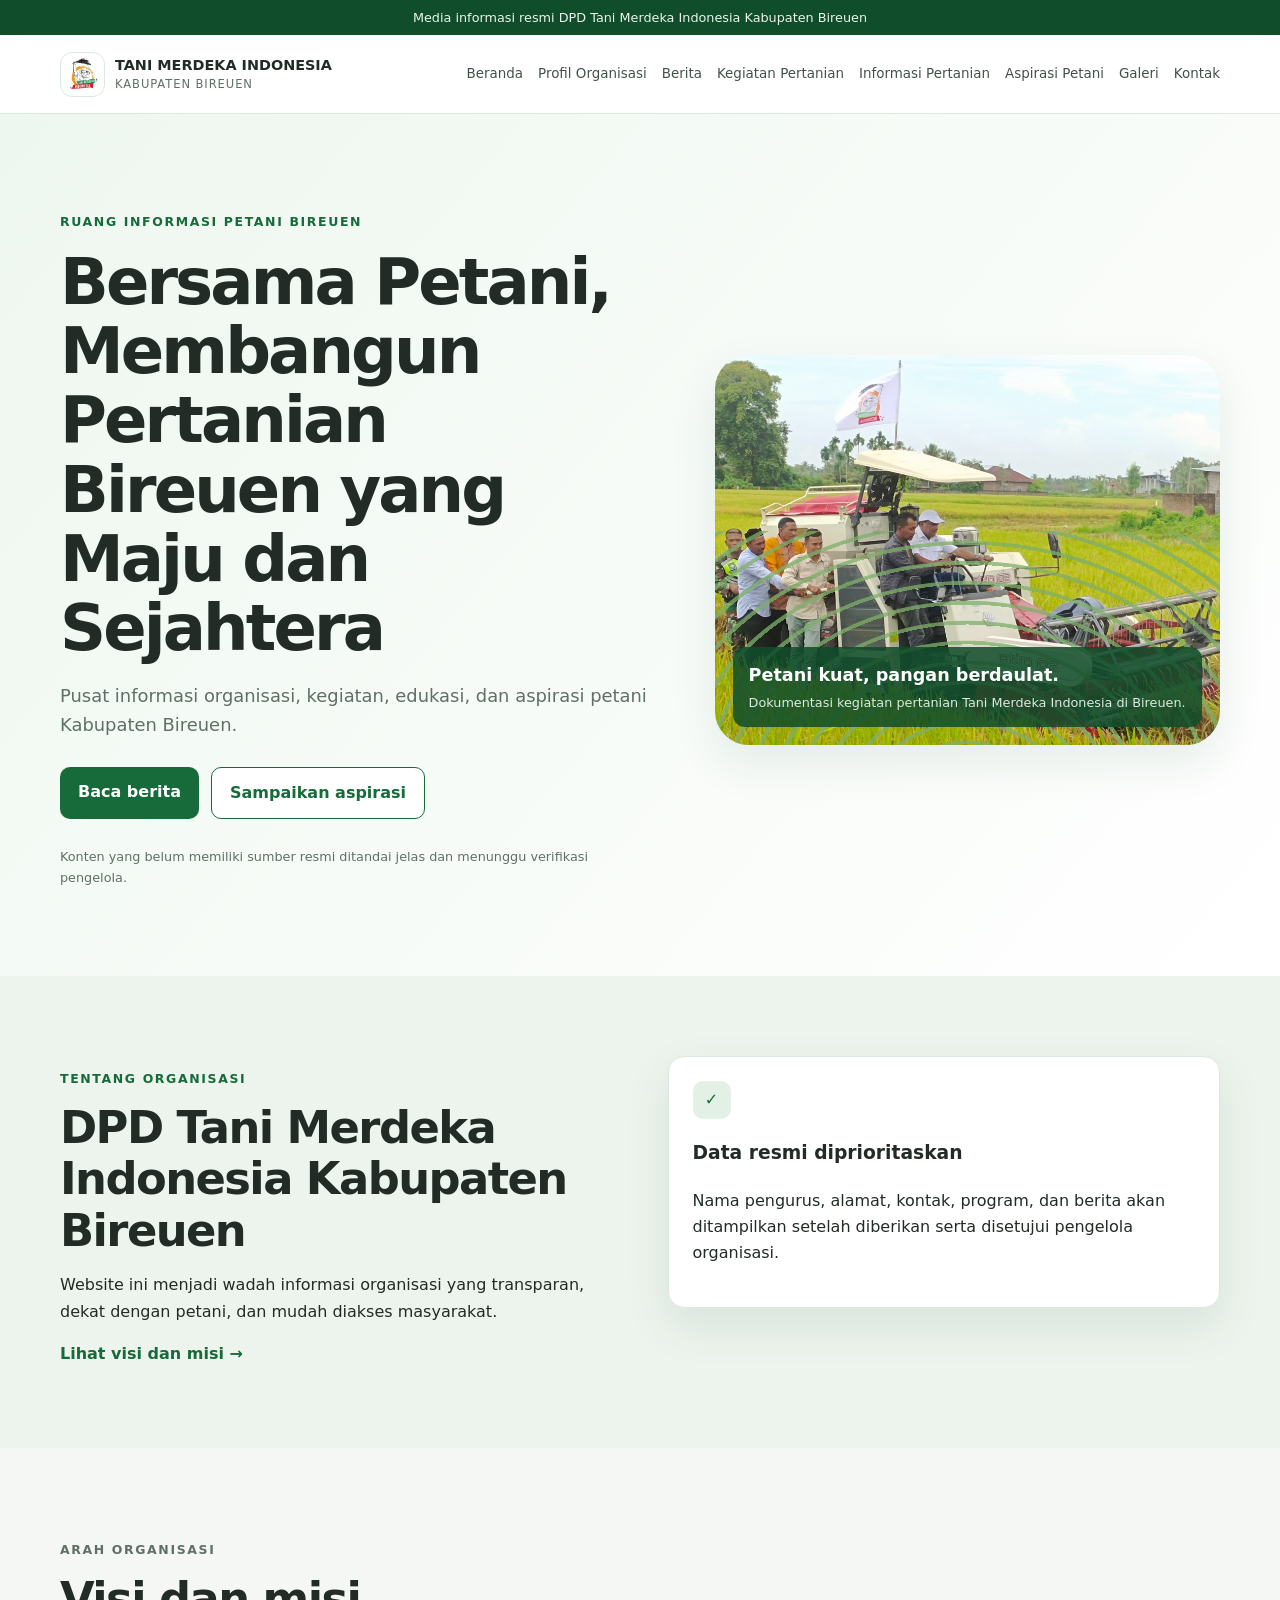
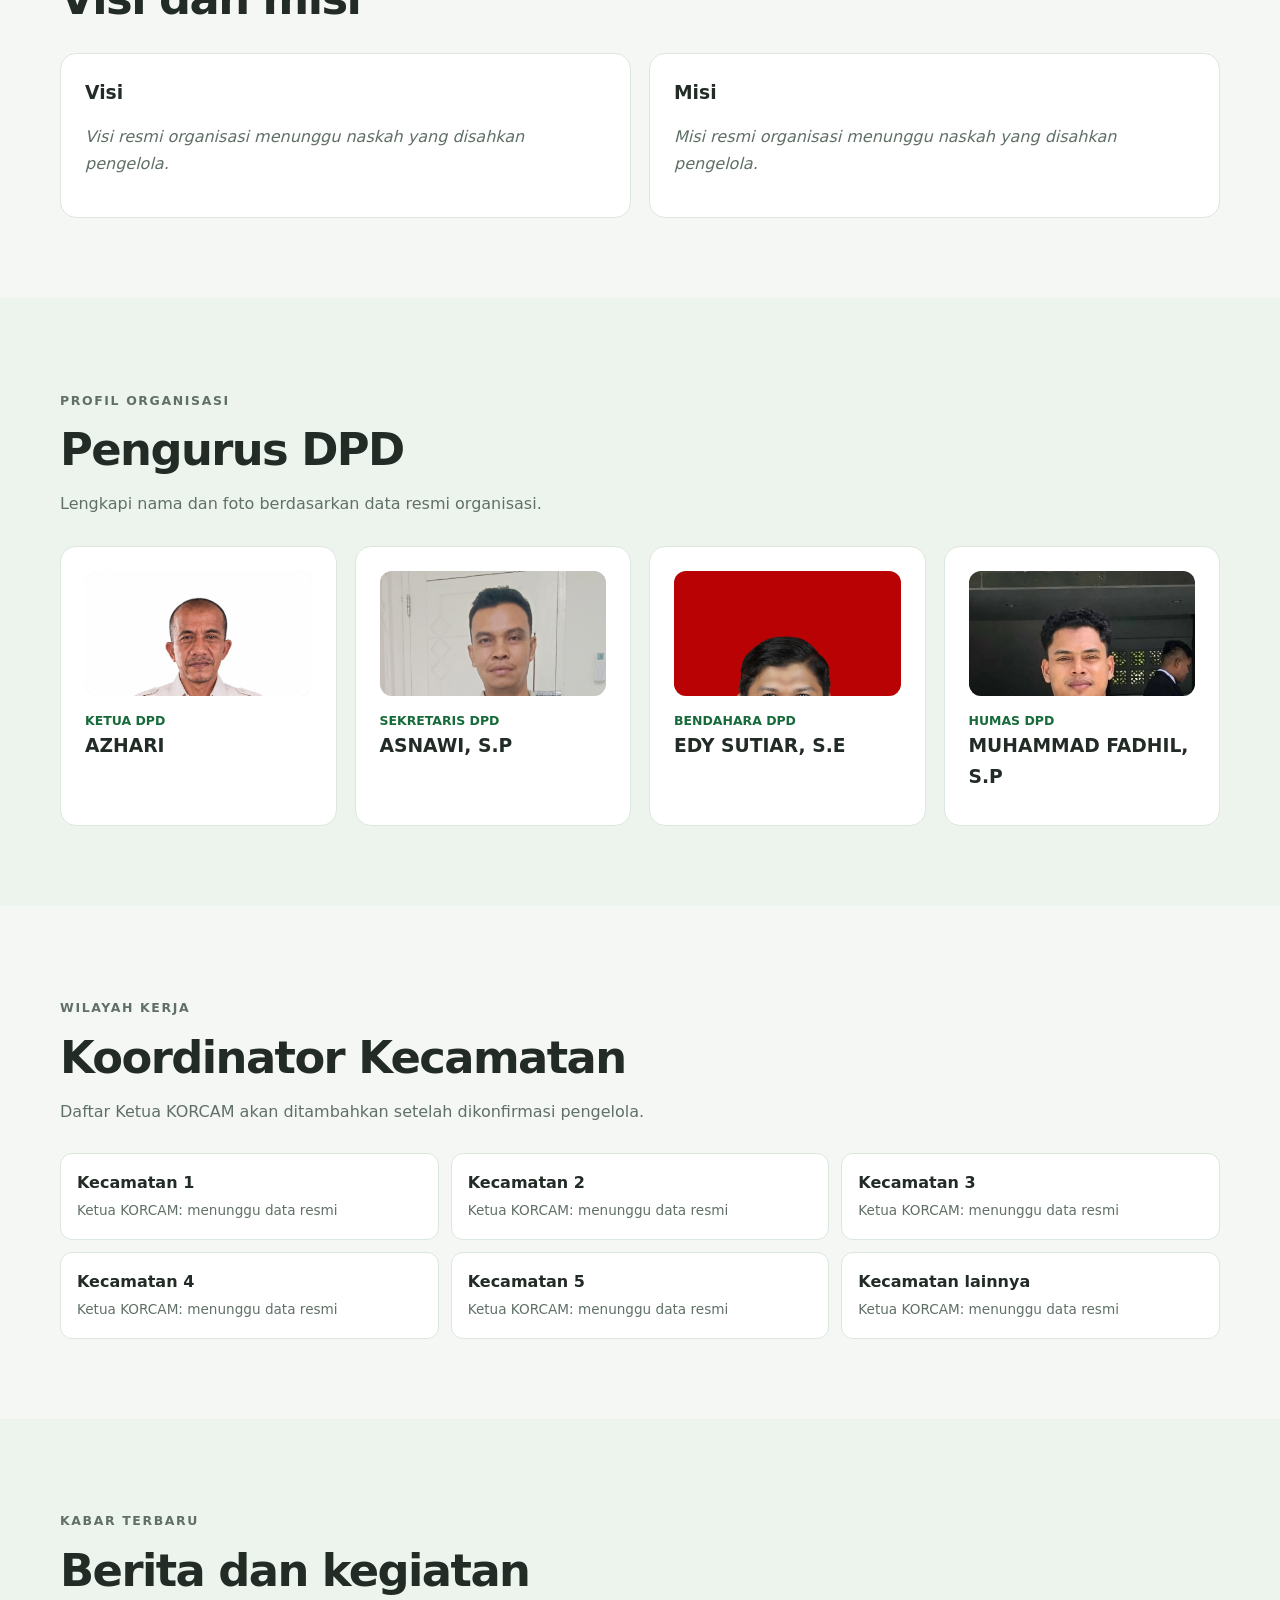
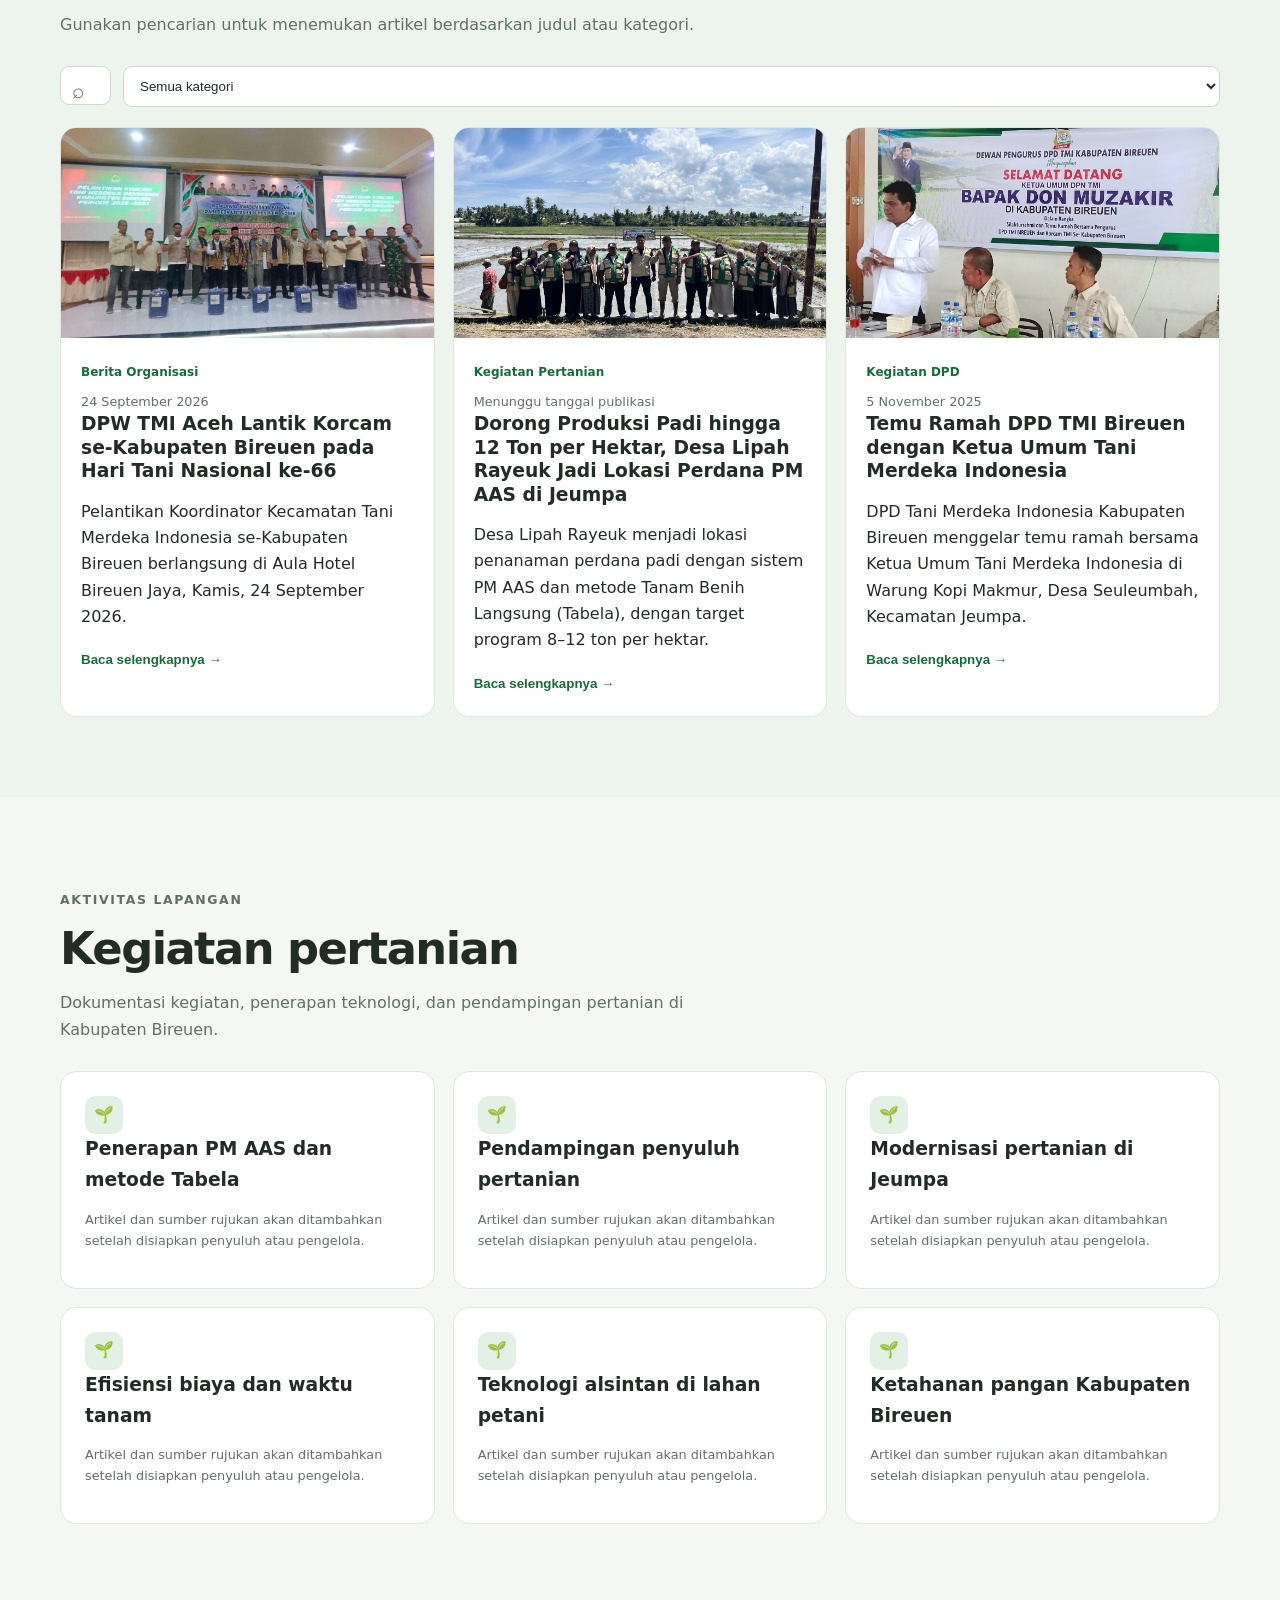
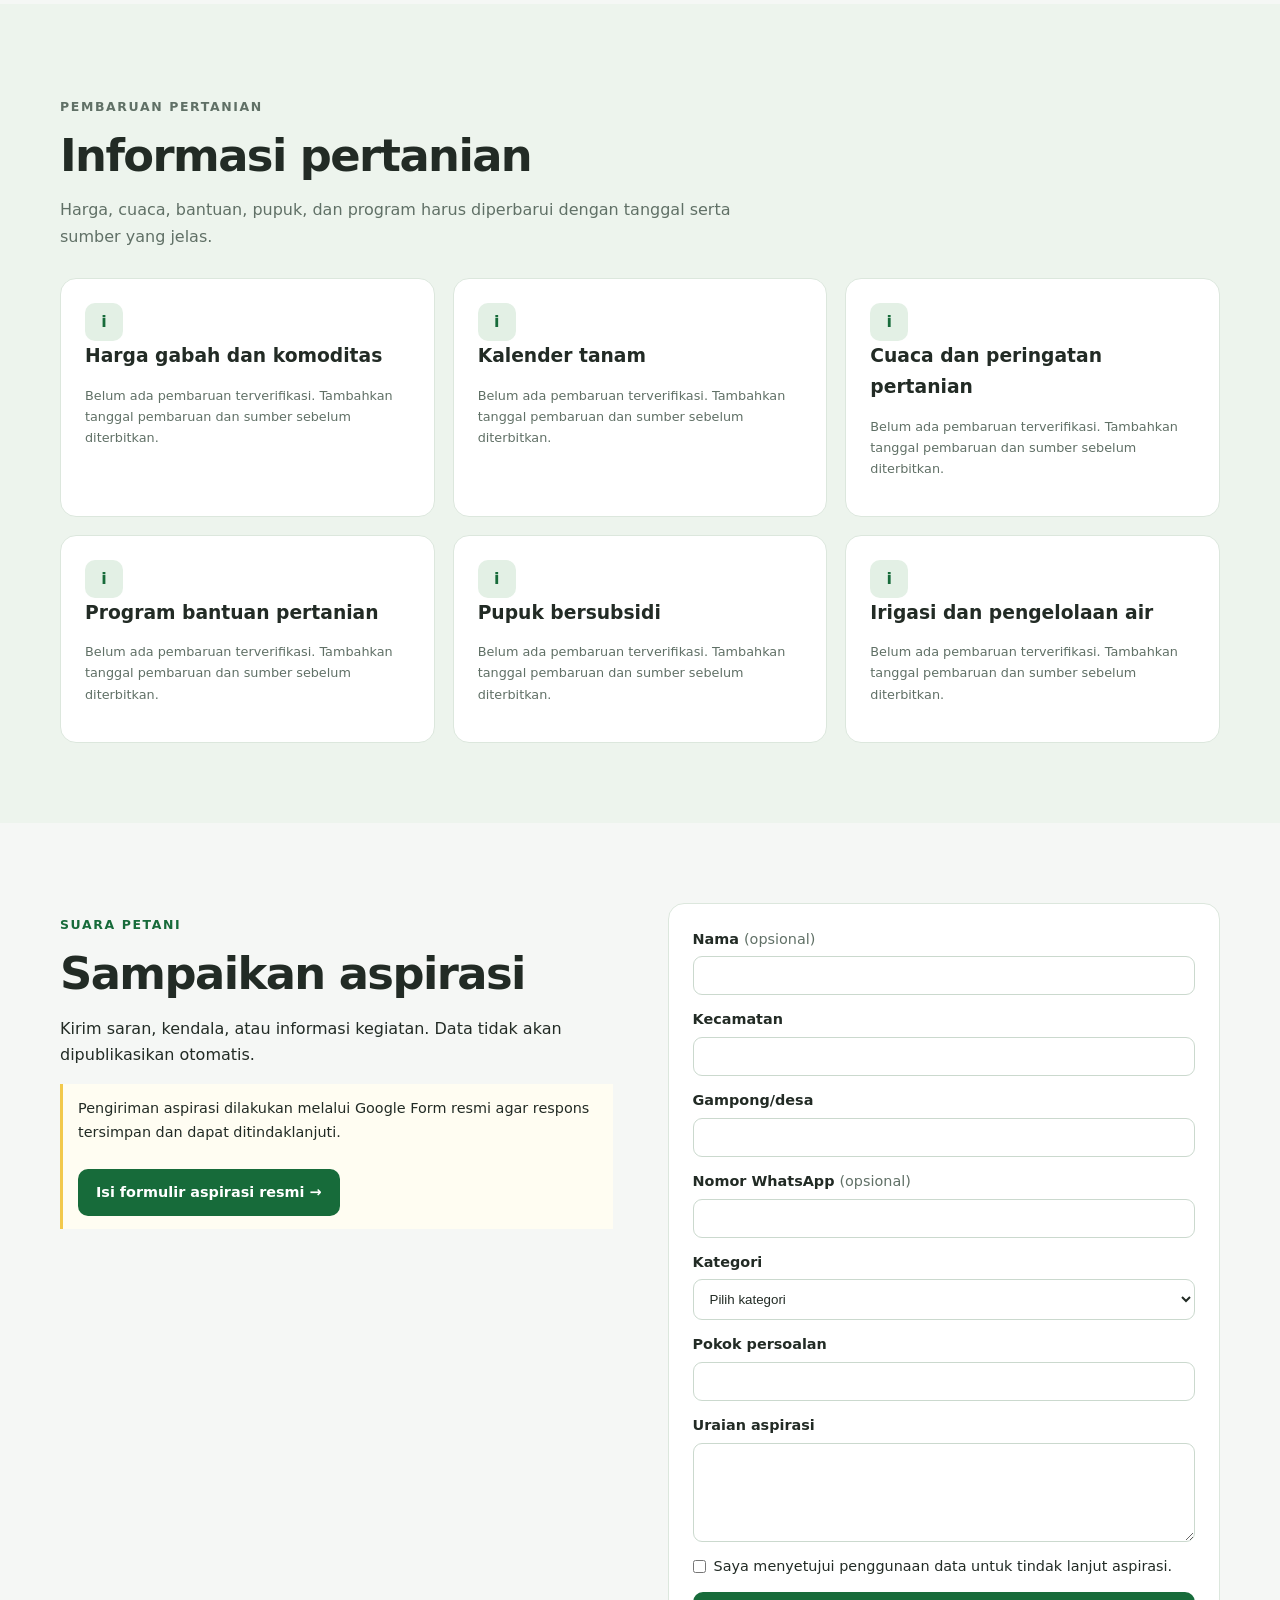
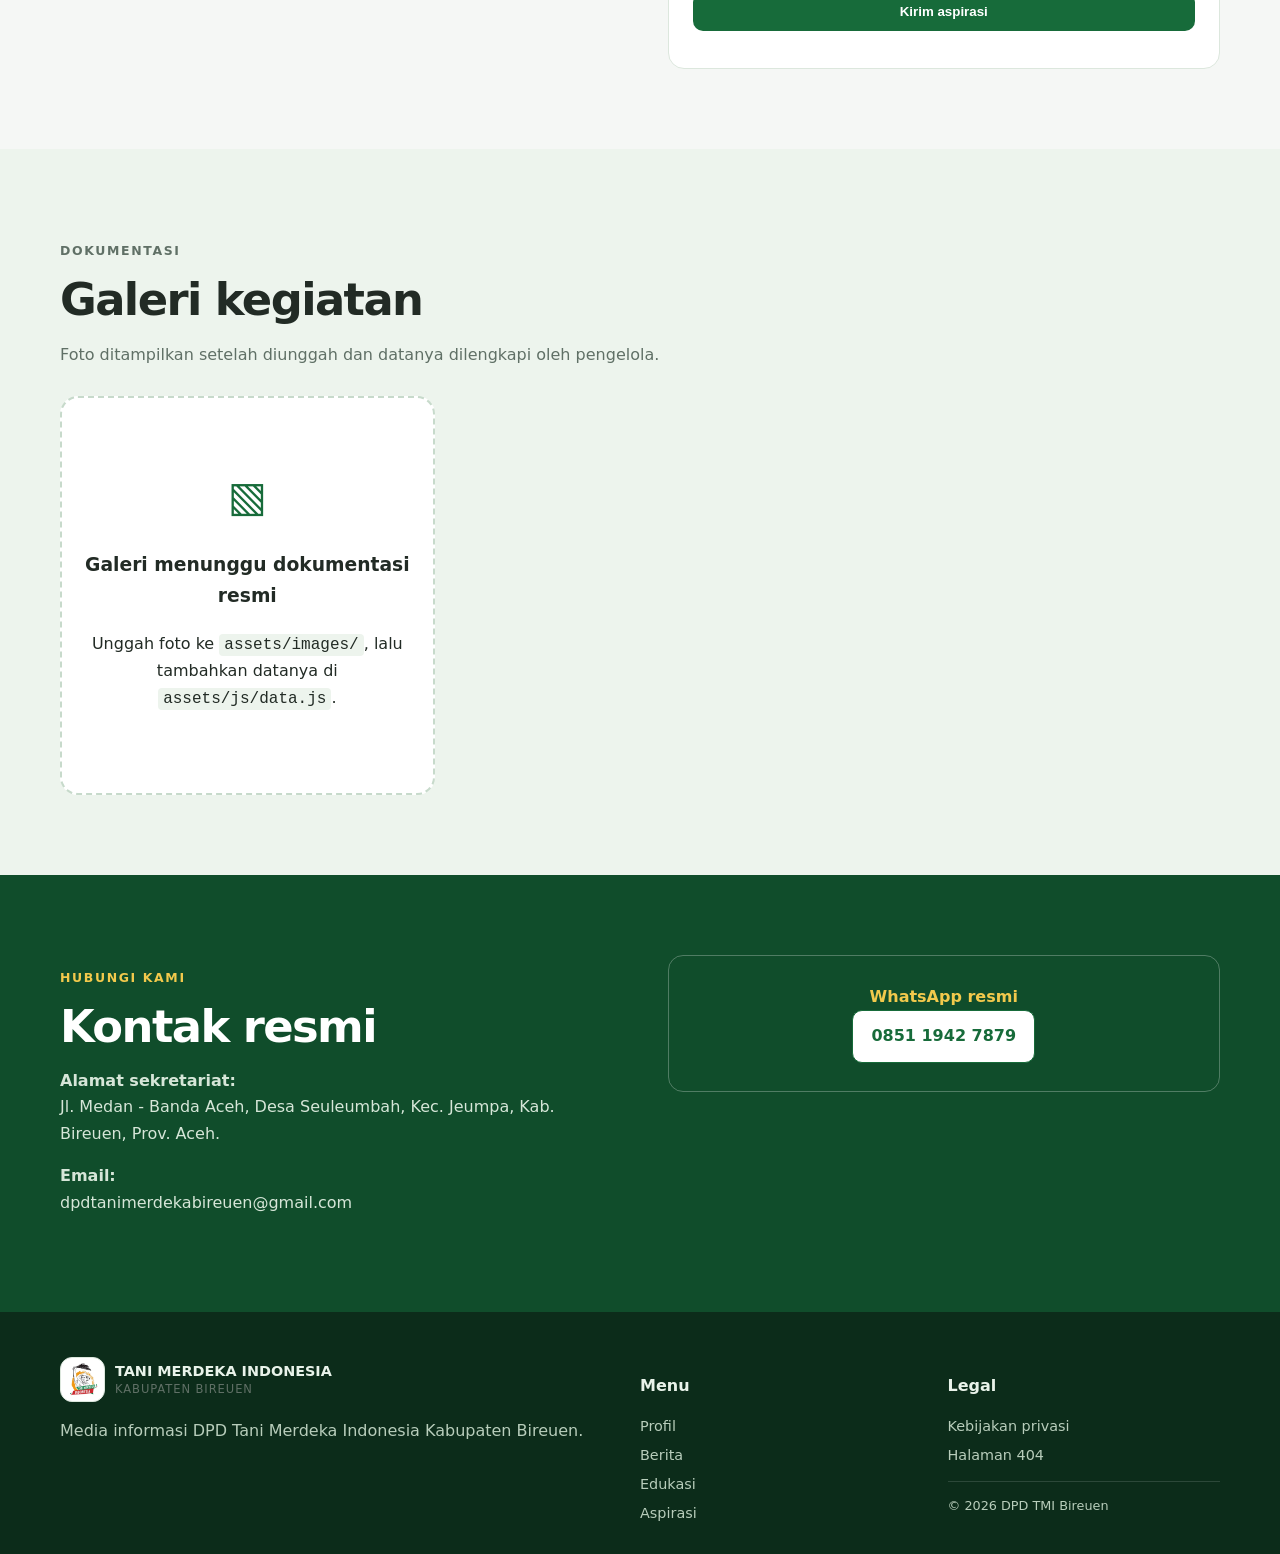
==== commit d97f1c00: "Add files via upload" ====
--- a/index.html
+++ b/index.html
@@ -28,7 +28,7 @@
         <details><summary>Profil Organisasi</summary><div class="dropdown">
           <a href="#profil">Sejarah dan Profil</a><a href="#visi-misi">Visi dan Misi</a><a href="#pengurus">Pengurus DPD</a><a href="#korcam">KORCAM</a>
         </div></details>
-        <a href="#berita">Berita</a><a href="#edukasi">Edukasi Petani</a><a href="#informasi">Informasi Pertanian</a>
+        <a href="#berita">Berita</a><a href="#edukasi">Kegiatan Pertanian</a><a href="#informasi">Informasi Pertanian</a>
         <a href="#aspirasi">Aspirasi Petani</a><a href="#galeri">Galeri</a><a href="#kontak">Kontak</a>
       </nav>
     </div>
@@ -42,7 +42,7 @@
         <p class="lead">Pusat informasi organisasi, kegiatan, edukasi, dan aspirasi petani Kabupaten Bireuen.</p>
         <div class="actions"><a class="button primary" href="#berita">Baca berita</a><a class="button outline" href="#aspirasi">Sampaikan aspirasi</a></div>
         <p class="verification-note">Konten yang belum memiliki sumber resmi ditandai jelas dan menunggu verifikasi pengelola.</p>
-      </div><div class="hero-art" role="img" aria-label="Ilustrasi sawah dan tanaman padi"><span>🌾</span><b>Petani kuat,<br>pangan berdaulat.</b></div></div>
+      </div><div class="hero-art hero-photo"><img src="assets/images/sawah-bireuen.jpg" alt="Kegiatan panen padi menggunakan mesin combine harvester di sawah Bireuen"><div class="hero-photo-caption"><b>Petani kuat, pangan berdaulat.</b><span>Dokumentasi kegiatan pertanian Tani Merdeka Indonesia di Bireuen.</span></div></div></div>
     </section>
 
     <section id="profil" class="section tint"><div class="container two-col"><div><p class="eyebrow">Tentang organisasi</p><h2>DPD Tani Merdeka Indonesia Kabupaten Bireuen</h2><p>Website ini menjadi wadah informasi organisasi yang transparan, dekat dengan petani, dan mudah diakses masyarakat.</p><a class="text-link" href="#visi-misi">Lihat visi dan misi →</a></div><div class="info-card"><span class="card-icon">✓</span><h3>Data resmi diprioritaskan</h3><p>Nama pengurus, alamat, kontak, program, dan berita akan ditampilkan setelah diberikan serta disetujui pengelola organisasi.</p></div></div></section>
@@ -53,7 +53,7 @@
     <section id="korcam" class="section"><div class="container"><div class="section-heading"><p class="eyebrow">Wilayah kerja</p><h2>Koordinator Kecamatan</h2><p>Daftar Ketua KORCAM akan ditambahkan setelah dikonfirmasi pengelola.</p></div><div id="districts" class="district-grid"></div></div></section>
 
     <section id="berita" class="section tint"><div class="container"><div class="section-heading"><p class="eyebrow">Kabar terbaru</p><h2>Berita dan kegiatan</h2><p>Gunakan pencarian untuk menemukan artikel berdasarkan judul atau kategori.</p></div><div class="toolbar"><label class="search"><span aria-hidden="true">⌕</span><input id="news-search" type="search" placeholder="Cari berita..." aria-label="Cari berita"></label><select id="news-category" aria-label="Filter kategori"><option>Semua kategori</option></select></div><div id="news-list" class="cards three"></div></div></section>
-    <section id="edukasi" class="section"><div class="container"><div class="section-heading"><p class="eyebrow">Pengetahuan praktis</p><h2>Edukasi petani</h2><p>Materi teknis harus dilengkapi sumber tepercaya sebelum dipublikasikan sebagai panduan resmi.</p></div><div id="education-list" class="cards three"></div></div></section>
+    <section id="edukasi" class="section"><div class="container"><div class="section-heading"><p class="eyebrow">Aktivitas lapangan</p><h2>Kegiatan pertanian</h2><p>Dokumentasi kegiatan, penerapan teknologi, dan pendampingan pertanian di Kabupaten Bireuen.</p></div><div id="education-list" class="cards three"></div></div></section>
     <section id="informasi" class="section tint"><div class="container"><div class="section-heading"><p class="eyebrow">Pembaruan pertanian</p><h2>Informasi pertanian</h2><p>Harga, cuaca, bantuan, pupuk, dan program harus diperbarui dengan tanggal serta sumber yang jelas.</p></div><div id="info-list" class="cards three"></div></div></section>
 
     <section id="aspirasi" class="section"><div class="container form-layout"><div><p class="eyebrow">Suara petani</p><h2>Sampaikan aspirasi</h2><p>Kirim saran, kendala, atau informasi kegiatan. Data tidak akan dipublikasikan otomatis.</p><div class="privacy-box">Formulir ini belum terhubung ke layanan penyimpanan. Pengelola perlu mengisi endpoint Google Forms atau layanan formulir pilihan di <a href="assets/js/config.js">config.js</a> sebelum digunakan.</div></div><form id="aspiration-form" class="form-card" novalidate><label>Nama <span>(opsional)</span><input name="name" autocomplete="name"></label><label>Kecamatan<input name="district" required></label><label>Gampong/desa<input name="village" required></label><label>Nomor WhatsApp <span>(opsional)</span><input name="phone" type="tel"></label><label>Kategori<select name="category" required><option value="">Pilih kategori</option><option>Irigasi dan pengairan</option><option>Pupuk dan sarana produksi</option><option>Alsintan</option><option>Bantuan pertanian</option><option>Harga dan pemasaran hasil panen</option><option>Edukasi pertanian</option><option>Lainnya</option></select></label><label>Pokok persoalan<input name="subject" required></label><label>Uraian aspirasi<textarea name="message" rows="5" required></textarea></label><label class="check-row"><input name="consent" type="checkbox" required> Saya menyetujui penggunaan data untuk tindak lanjut aspirasi.</label><button class="button primary" type="submit">Kirim aspirasi</button><p id="form-status" class="form-status" role="status"></p></form></div></section>
--- a/assets/css/gallery.css
+++ b/assets/css/gallery.css
@@ -1 +1,4 @@
 .brand-mark{overflow:hidden;background:#fff;border:1px solid var(--line);padding:3px}.brand-mark img{display:block;width:100%;height:100%;object-fit:contain}.gallery-grid{display:grid;grid-template-columns:repeat(3,1fr);gap:18px}.gallery-item{margin:0;background:#fff;border:1px solid var(--line);border-radius:15px;overflow:hidden}.gallery-item img{display:block;width:100%;height:210px;object-fit:cover;background:#dfeee0}.gallery-item figcaption{display:grid;gap:3px;padding:15px}.gallery-item figcaption span,.gallery-item figcaption small{color:var(--muted);font-size:.82rem}.gallery-empty code{background:#edf4ed;padding:2px 5px;border-radius:4px}@media(max-width:720px){.gallery-grid{grid-template-columns:1fr}}
+.hero-photo{padding:0;min-height:390px;position:relative;background:#dfeee0;overflow:hidden}.hero-photo>img{display:block;width:100%;height:100%;min-height:390px;object-fit:cover;object-position:center}.hero-photo-caption{position:absolute;left:18px;right:18px;bottom:18px;padding:14px 16px;border-radius:12px;background:#104d2bd9;color:#fff;display:grid;gap:2px}.hero-photo-caption span{font-size:.8rem;color:#dcebdd}.hero-photo-caption b{font-size:1.1rem}@media(max-width:720px){.gallery-grid{grid-template-columns:1fr}.hero-photo,.hero-photo>img{min-height:280px}}
+.article-image{display:block;width:100%;height:210px;object-fit:cover;background:#dfeee0}
+.leader-avatar{overflow:hidden}.leader-avatar img{display:block;width:100%;height:100%;object-fit:cover;object-position:center top}
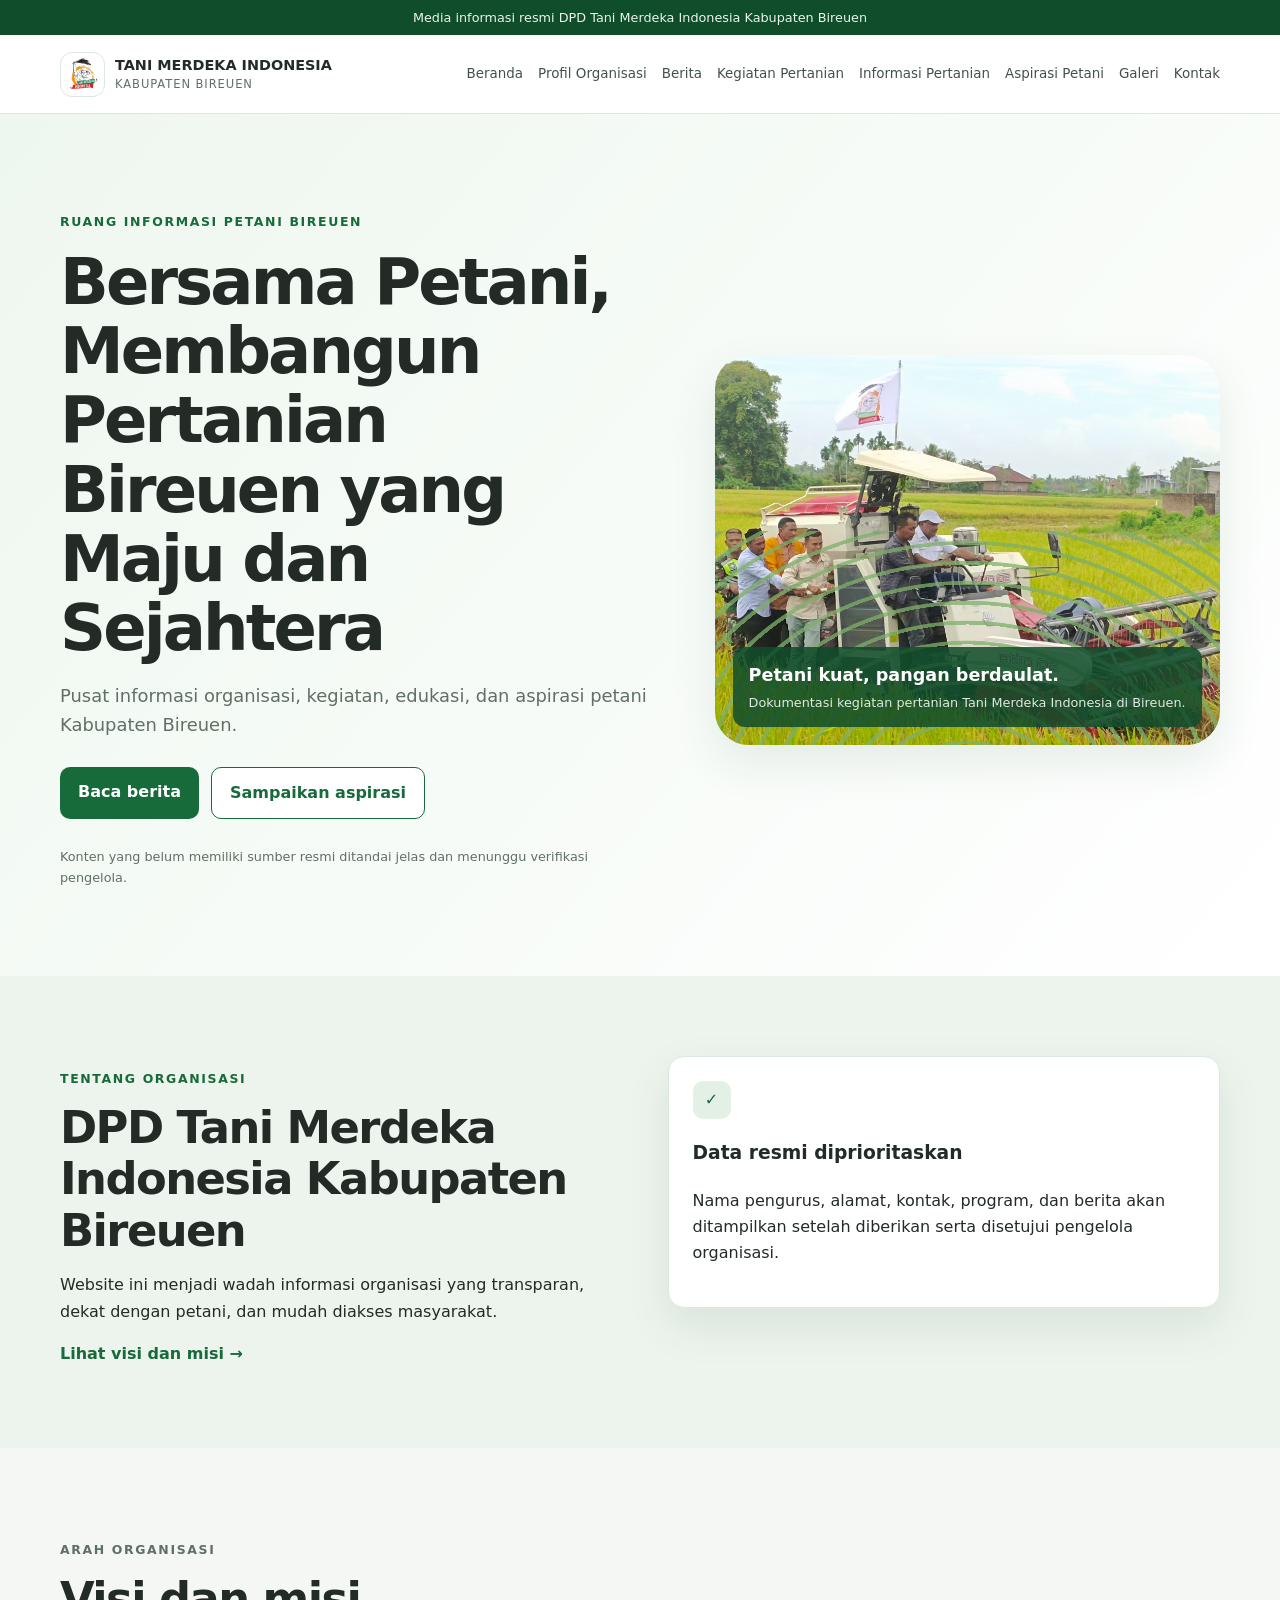
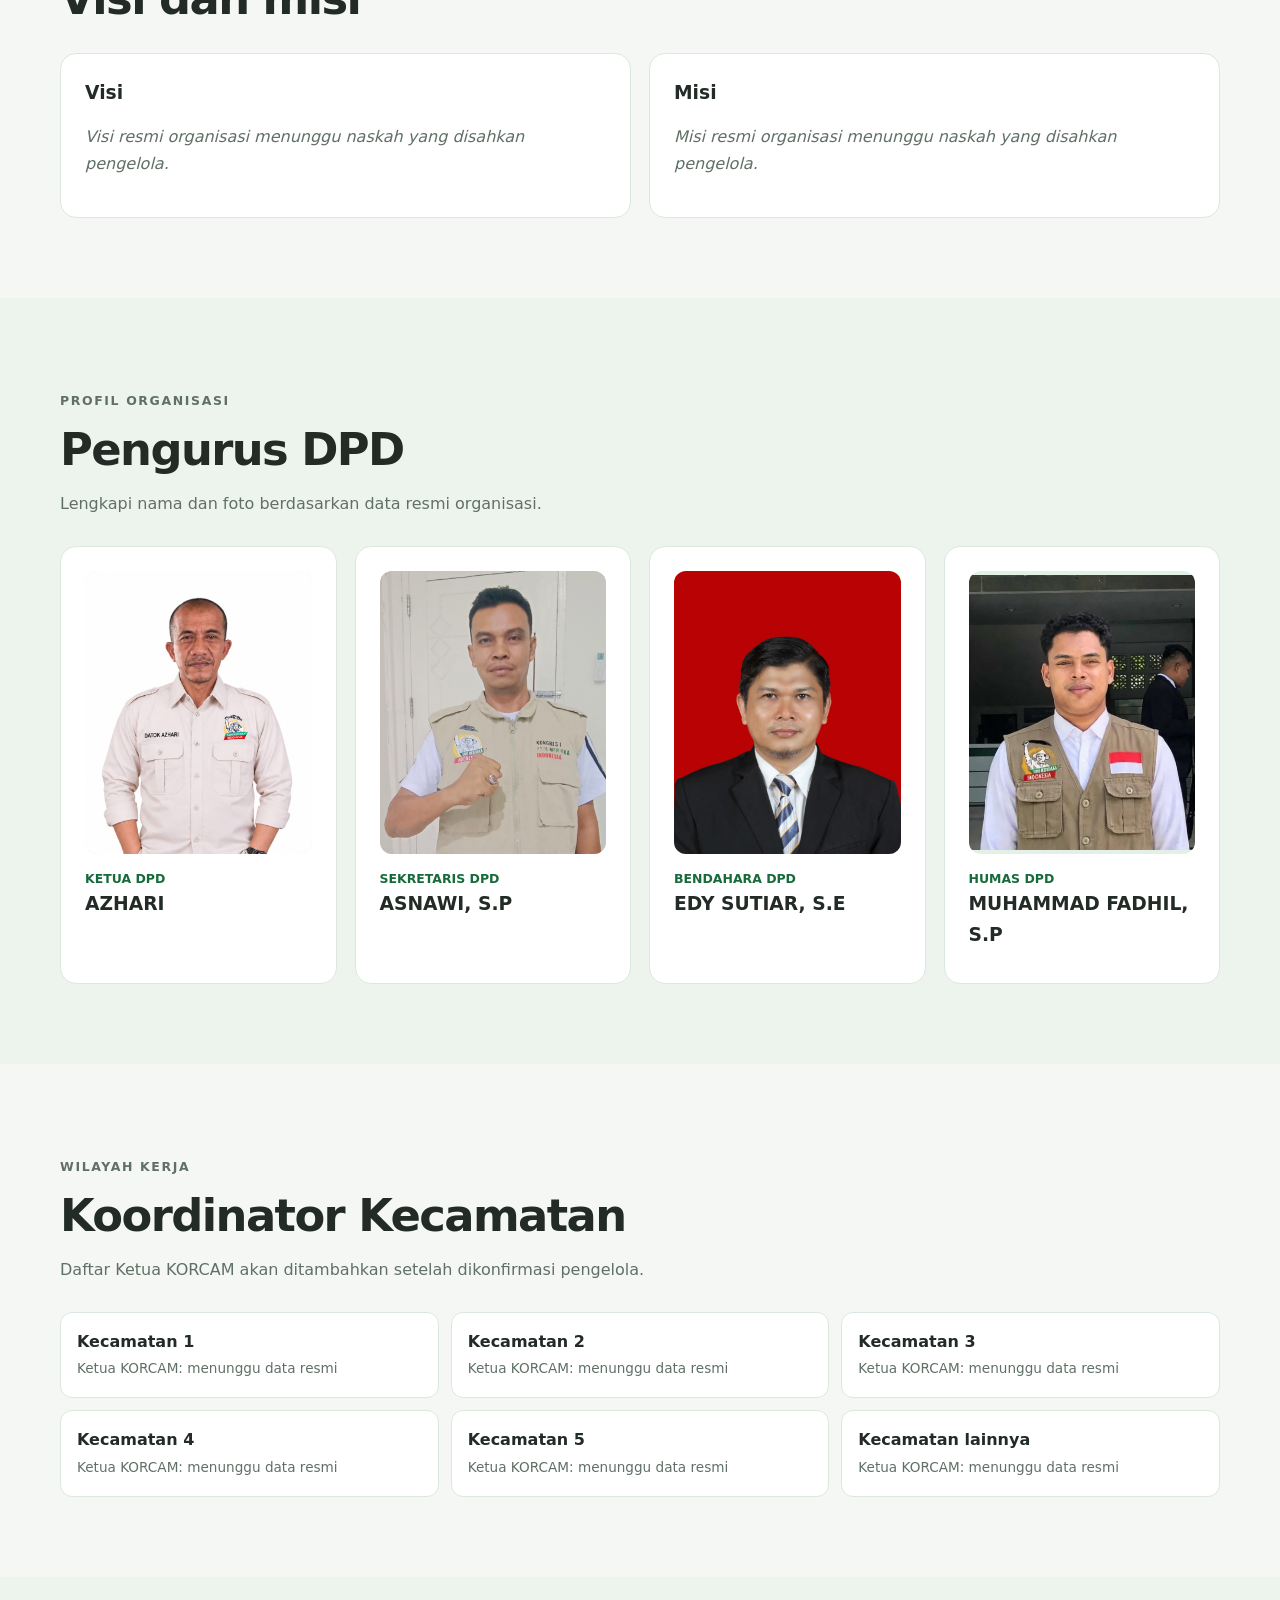
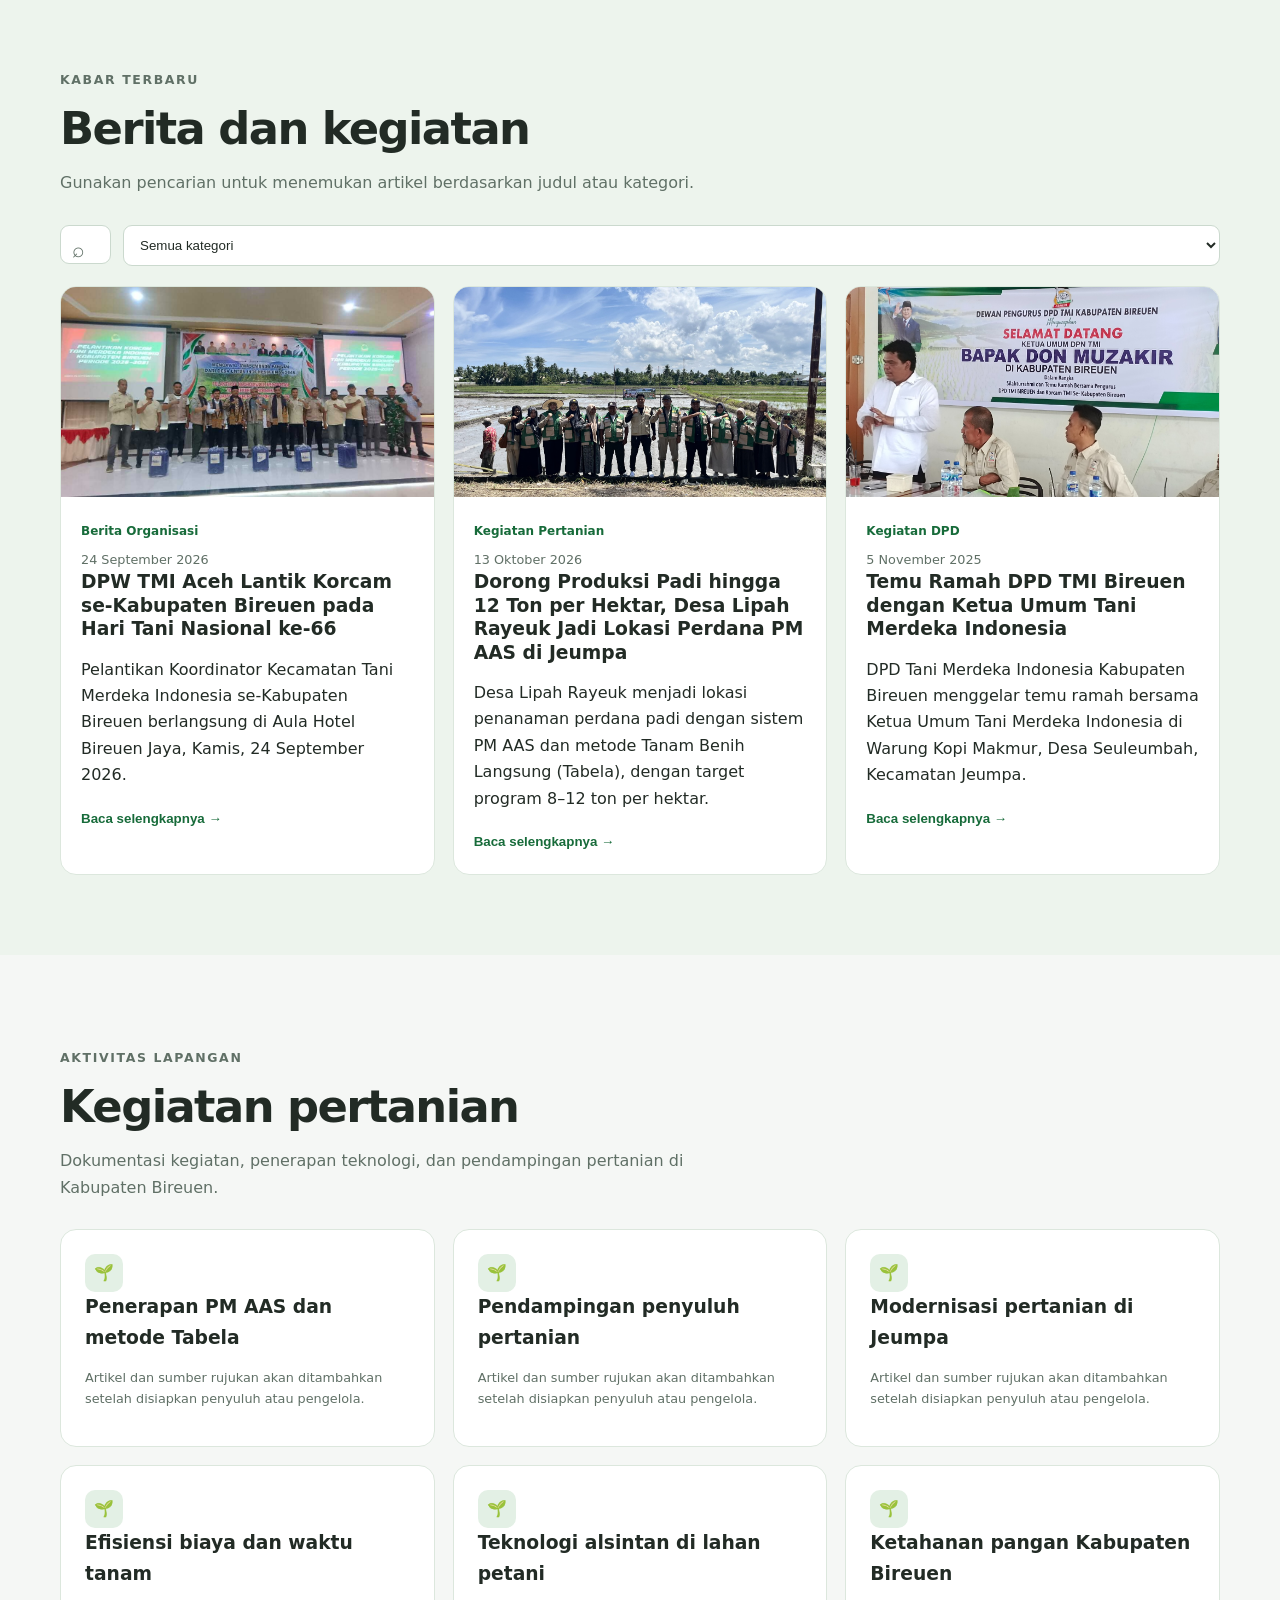
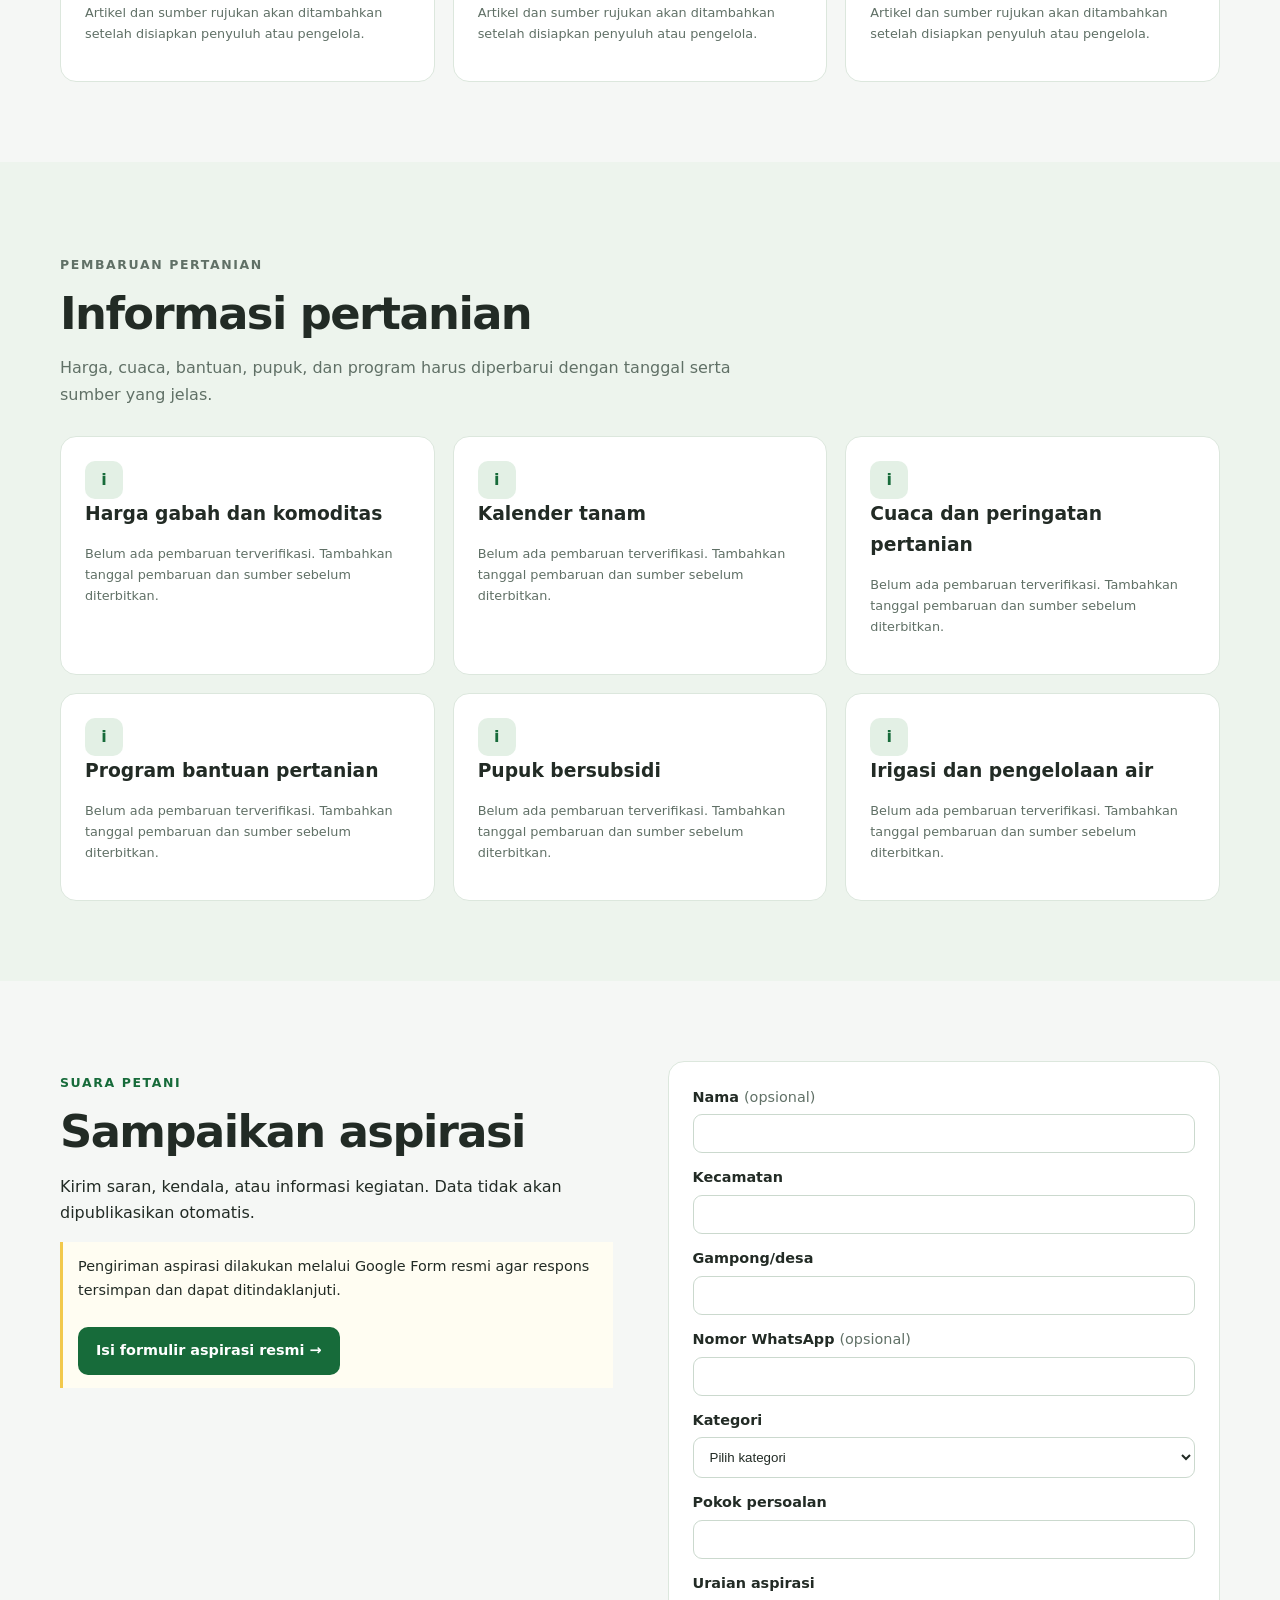
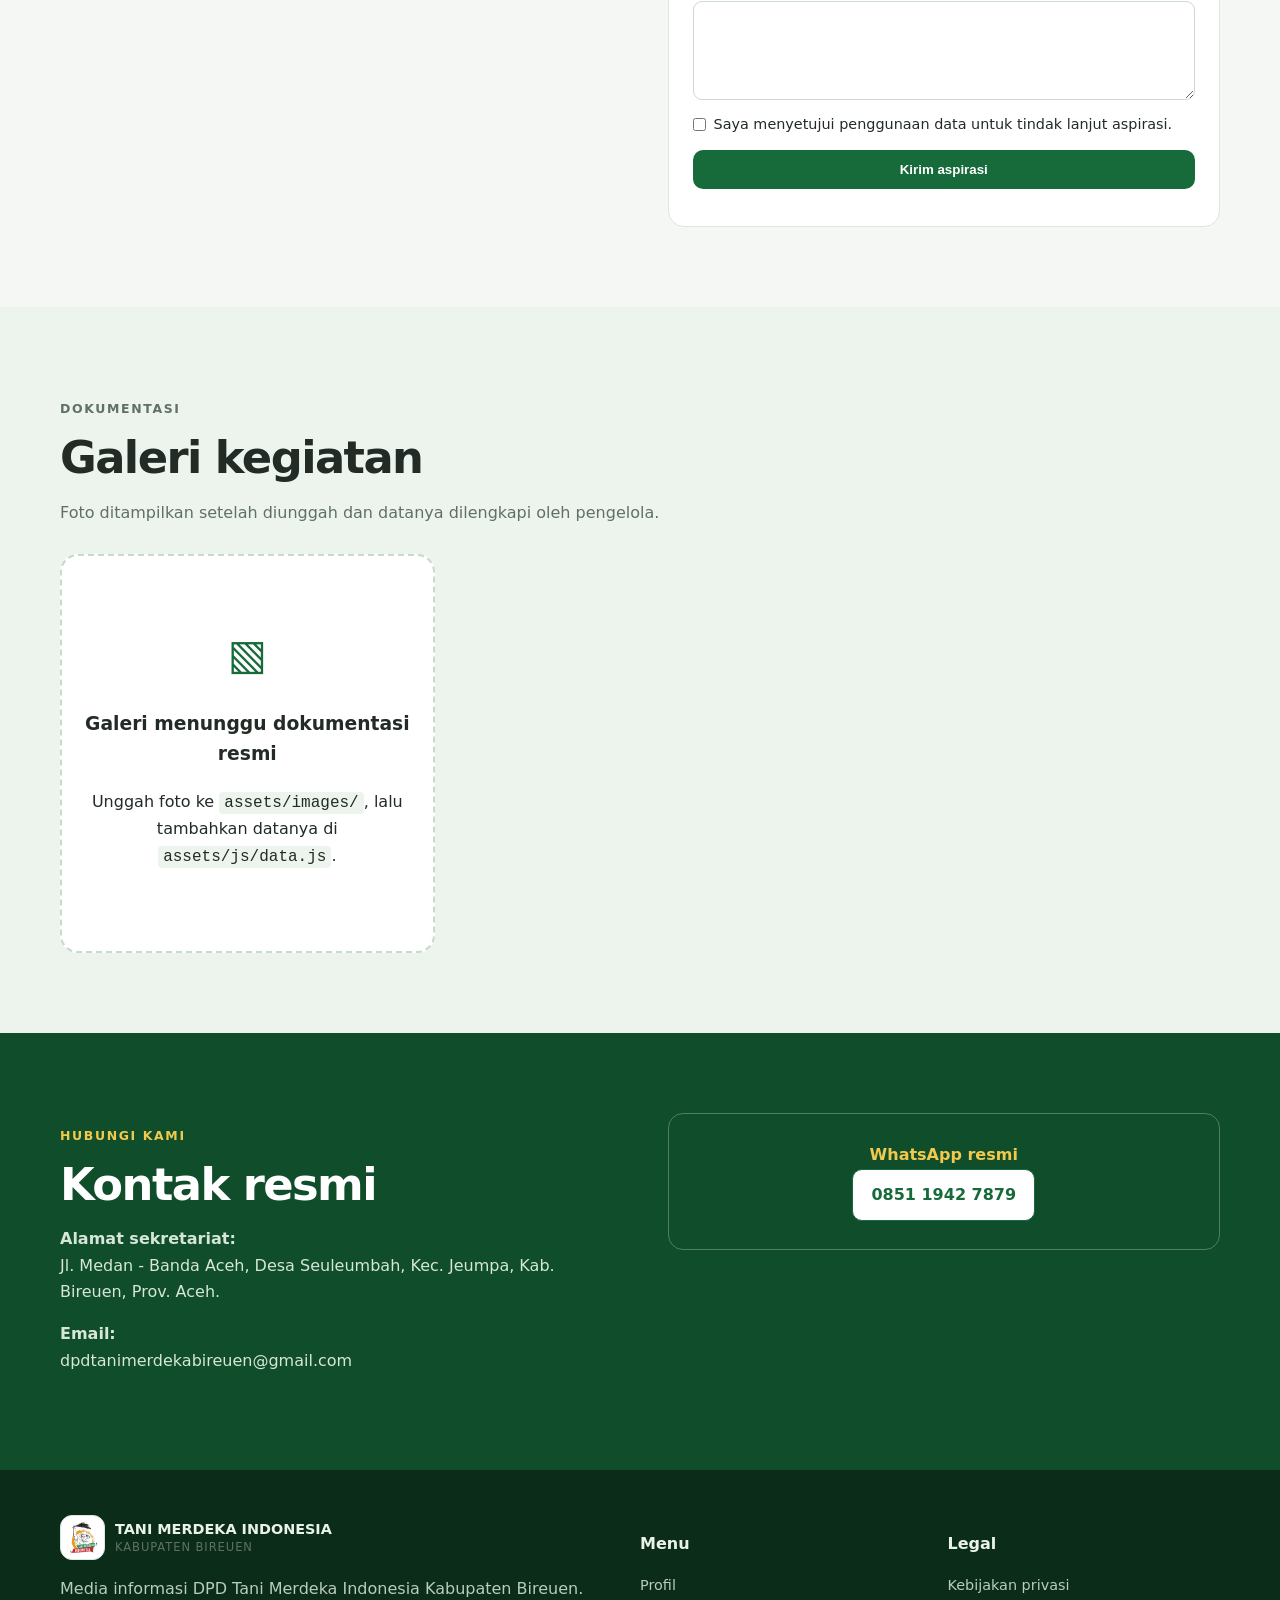
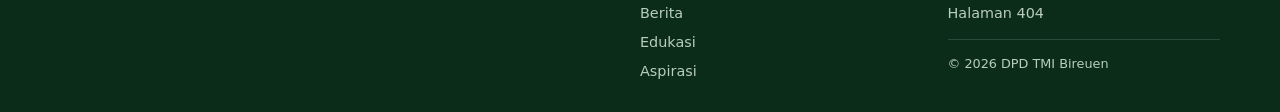
==== commit 94f073c3: "Add files via upload Perbarui website TMI Bireuen" ====
--- a/index.html
+++ b/index.html
@@ -63,6 +63,6 @@
   </main>
 
   <footer class="site-footer"><div class="container footer-grid"><div><a class="brand" href="#beranda"><span class="brand-mark"><img src="assets/images/logo-tani-merdeka.png" alt="Logo resmi Tani Merdeka Indonesia"></span><span><strong>Tani Merdeka Indonesia</strong><small>Kabupaten Bireuen</small></span></a><p>Media informasi DPD Tani Merdeka Indonesia Kabupaten Bireuen.</p></div><div><h3>Menu</h3><a href="#profil">Profil</a><a href="#berita">Berita</a><a href="#edukasi">Edukasi</a><a href="#aspirasi">Aspirasi</a></div><div><h3>Legal</h3><a href="privacy.html">Kebijakan privasi</a><a href="404.html">Halaman 404</a><p class="small">© <span id="year"></span> DPD TMI Bireuen</p></div></div></footer>
-  <dialog id="article-dialog"><button class="dialog-close" type="button" aria-label="Tutup">×</button><p class="eyebrow" id="dialog-category"></p><h2 id="dialog-title"></h2><p id="dialog-body"></p><p class="small">Artikel demo. Lengkapi dengan sumber dan data terverifikasi sebelum publikasi.</p></dialog>
+  <dialog id="article-dialog"><button class="dialog-close" type="button" aria-label="Tutup">×</button><p class="eyebrow" id="dialog-category"></p><h2 id="dialog-title"></h2><p id="dialog-body"></p><p class="small">Informasi disajikan berdasarkan data yang diberikan pengelola. Periksa tanggal dan sumber sebelum melakukan pembaruan.</p></dialog>
   <script src="assets/js/config.js"></script><script src="assets/js/data.js"></script><script src="assets/js/app.js"></script>
 </body></html>
--- a/assets/css/gallery.css
+++ b/assets/css/gallery.css
@@ -1,4 +1,4 @@
 .brand-mark{overflow:hidden;background:#fff;border:1px solid var(--line);padding:3px}.brand-mark img{display:block;width:100%;height:100%;object-fit:contain}.gallery-grid{display:grid;grid-template-columns:repeat(3,1fr);gap:18px}.gallery-item{margin:0;background:#fff;border:1px solid var(--line);border-radius:15px;overflow:hidden}.gallery-item img{display:block;width:100%;height:210px;object-fit:cover;background:#dfeee0}.gallery-item figcaption{display:grid;gap:3px;padding:15px}.gallery-item figcaption span,.gallery-item figcaption small{color:var(--muted);font-size:.82rem}.gallery-empty code{background:#edf4ed;padding:2px 5px;border-radius:4px}@media(max-width:720px){.gallery-grid{grid-template-columns:1fr}}
 .hero-photo{padding:0;min-height:390px;position:relative;background:#dfeee0;overflow:hidden}.hero-photo>img{display:block;width:100%;height:100%;min-height:390px;object-fit:cover;object-position:center}.hero-photo-caption{position:absolute;left:18px;right:18px;bottom:18px;padding:14px 16px;border-radius:12px;background:#104d2bd9;color:#fff;display:grid;gap:2px}.hero-photo-caption span{font-size:.8rem;color:#dcebdd}.hero-photo-caption b{font-size:1.1rem}@media(max-width:720px){.gallery-grid{grid-template-columns:1fr}.hero-photo,.hero-photo>img{min-height:280px}}
 .article-image{display:block;width:100%;height:210px;object-fit:cover;background:#dfeee0}
-.leader-avatar{overflow:hidden}.leader-avatar img{display:block;width:100%;height:100%;object-fit:cover;object-position:center top}
+.leader-avatar{height:auto;aspect-ratio:4/5;overflow:hidden;background:#e3f0e5}.leader-avatar img{display:block;width:100%;height:100%;object-fit:contain;object-position:center center}
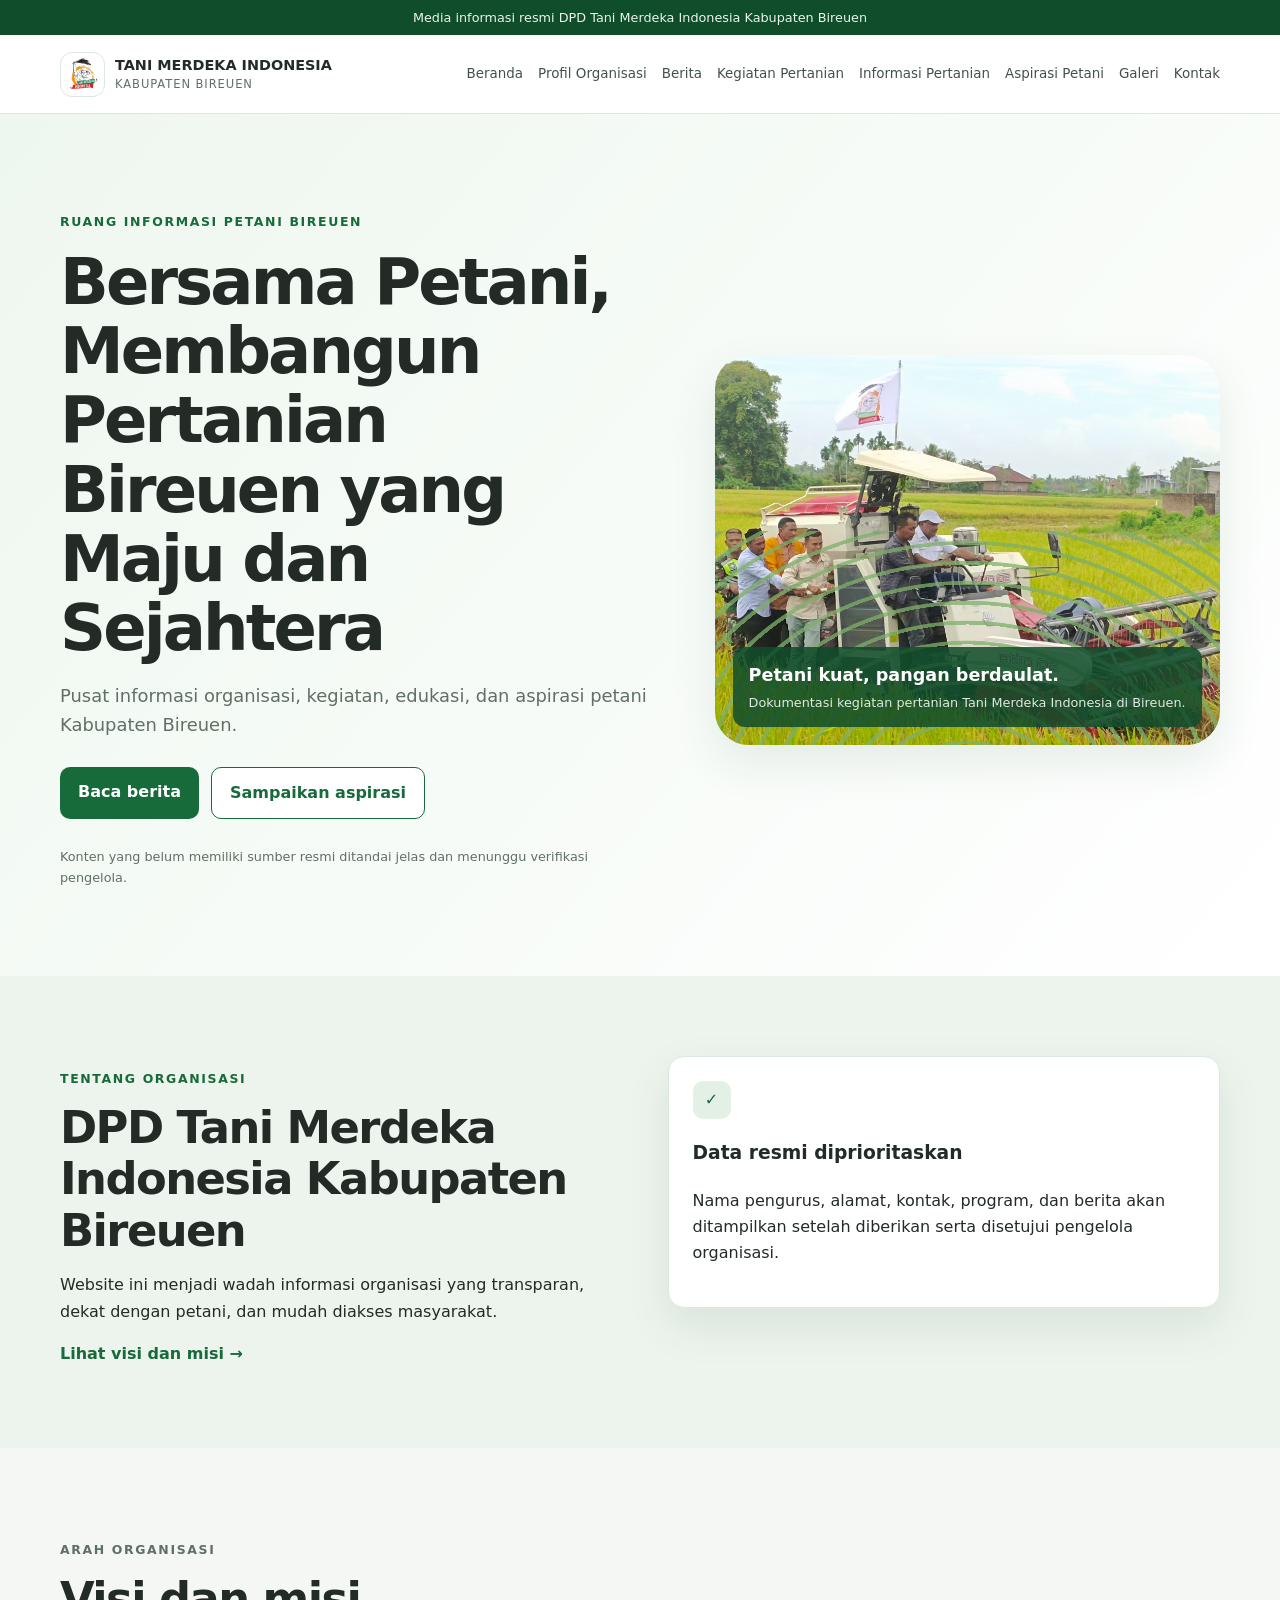
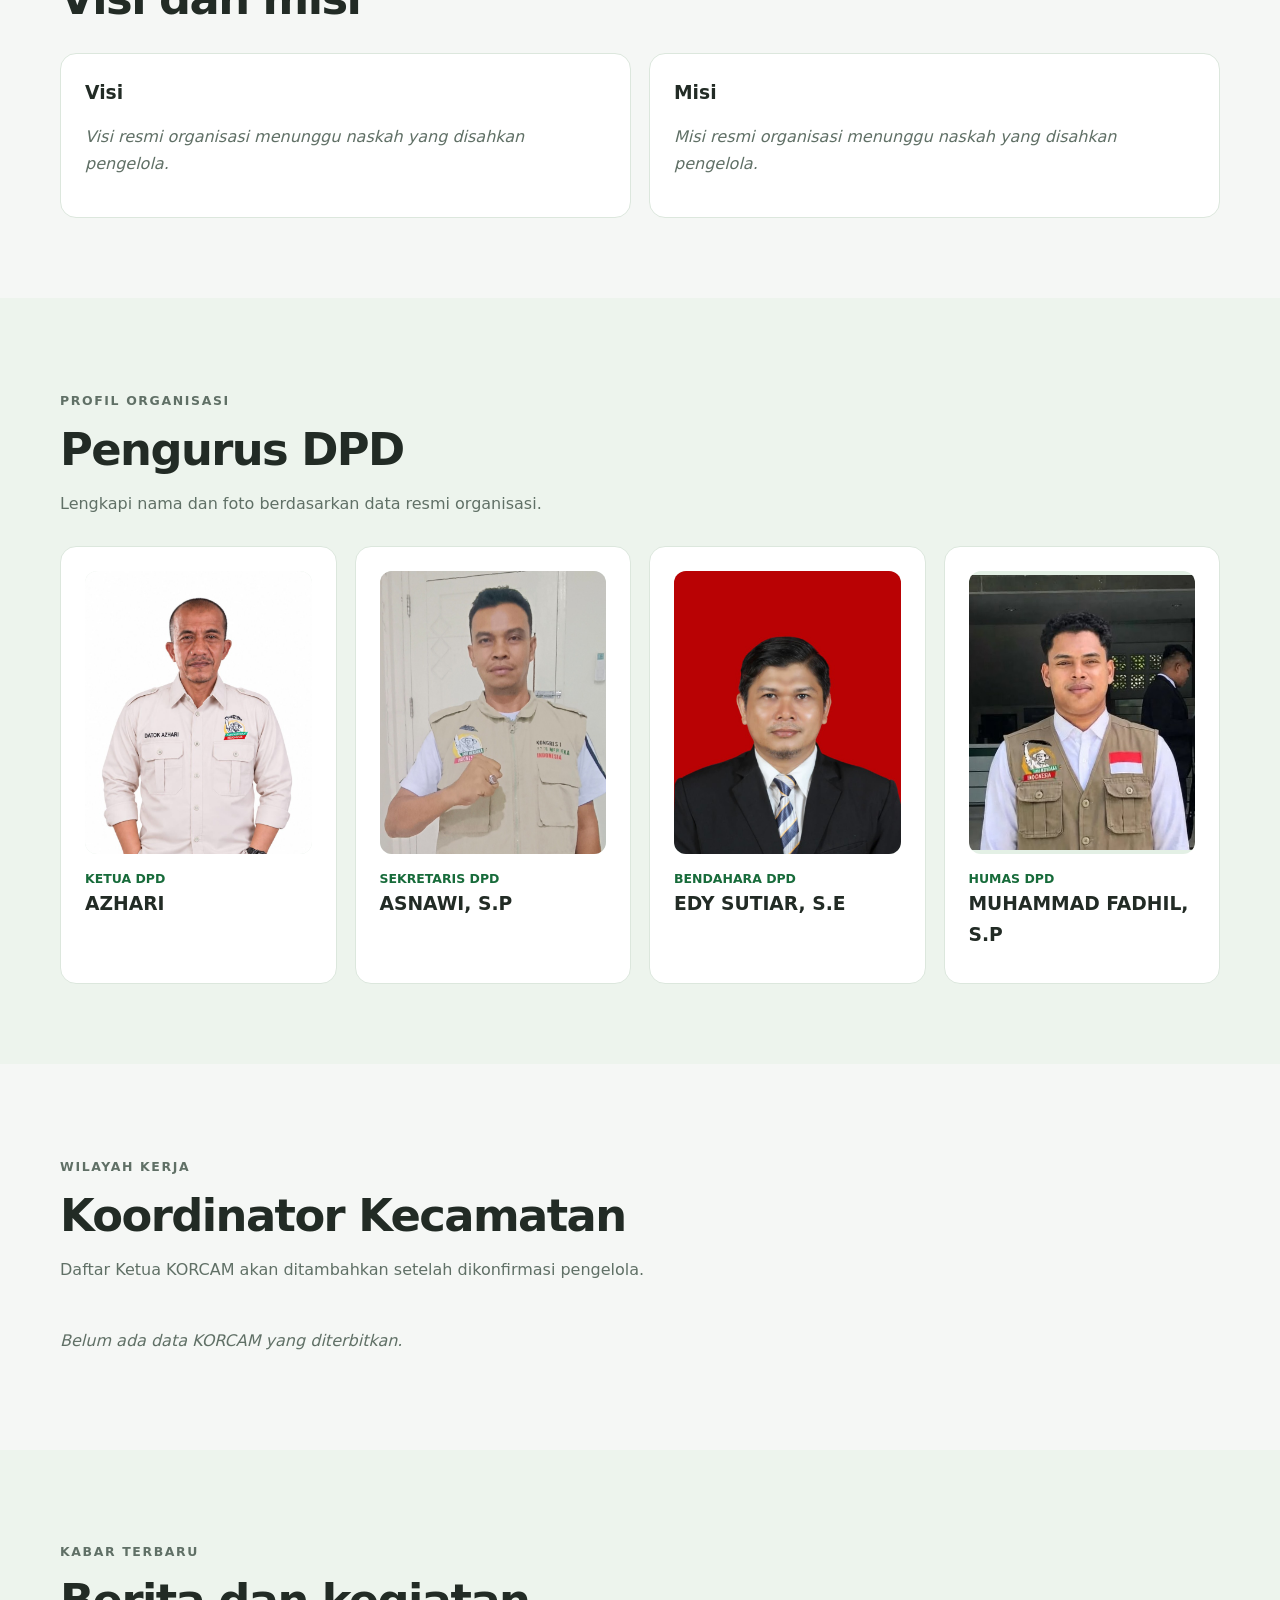
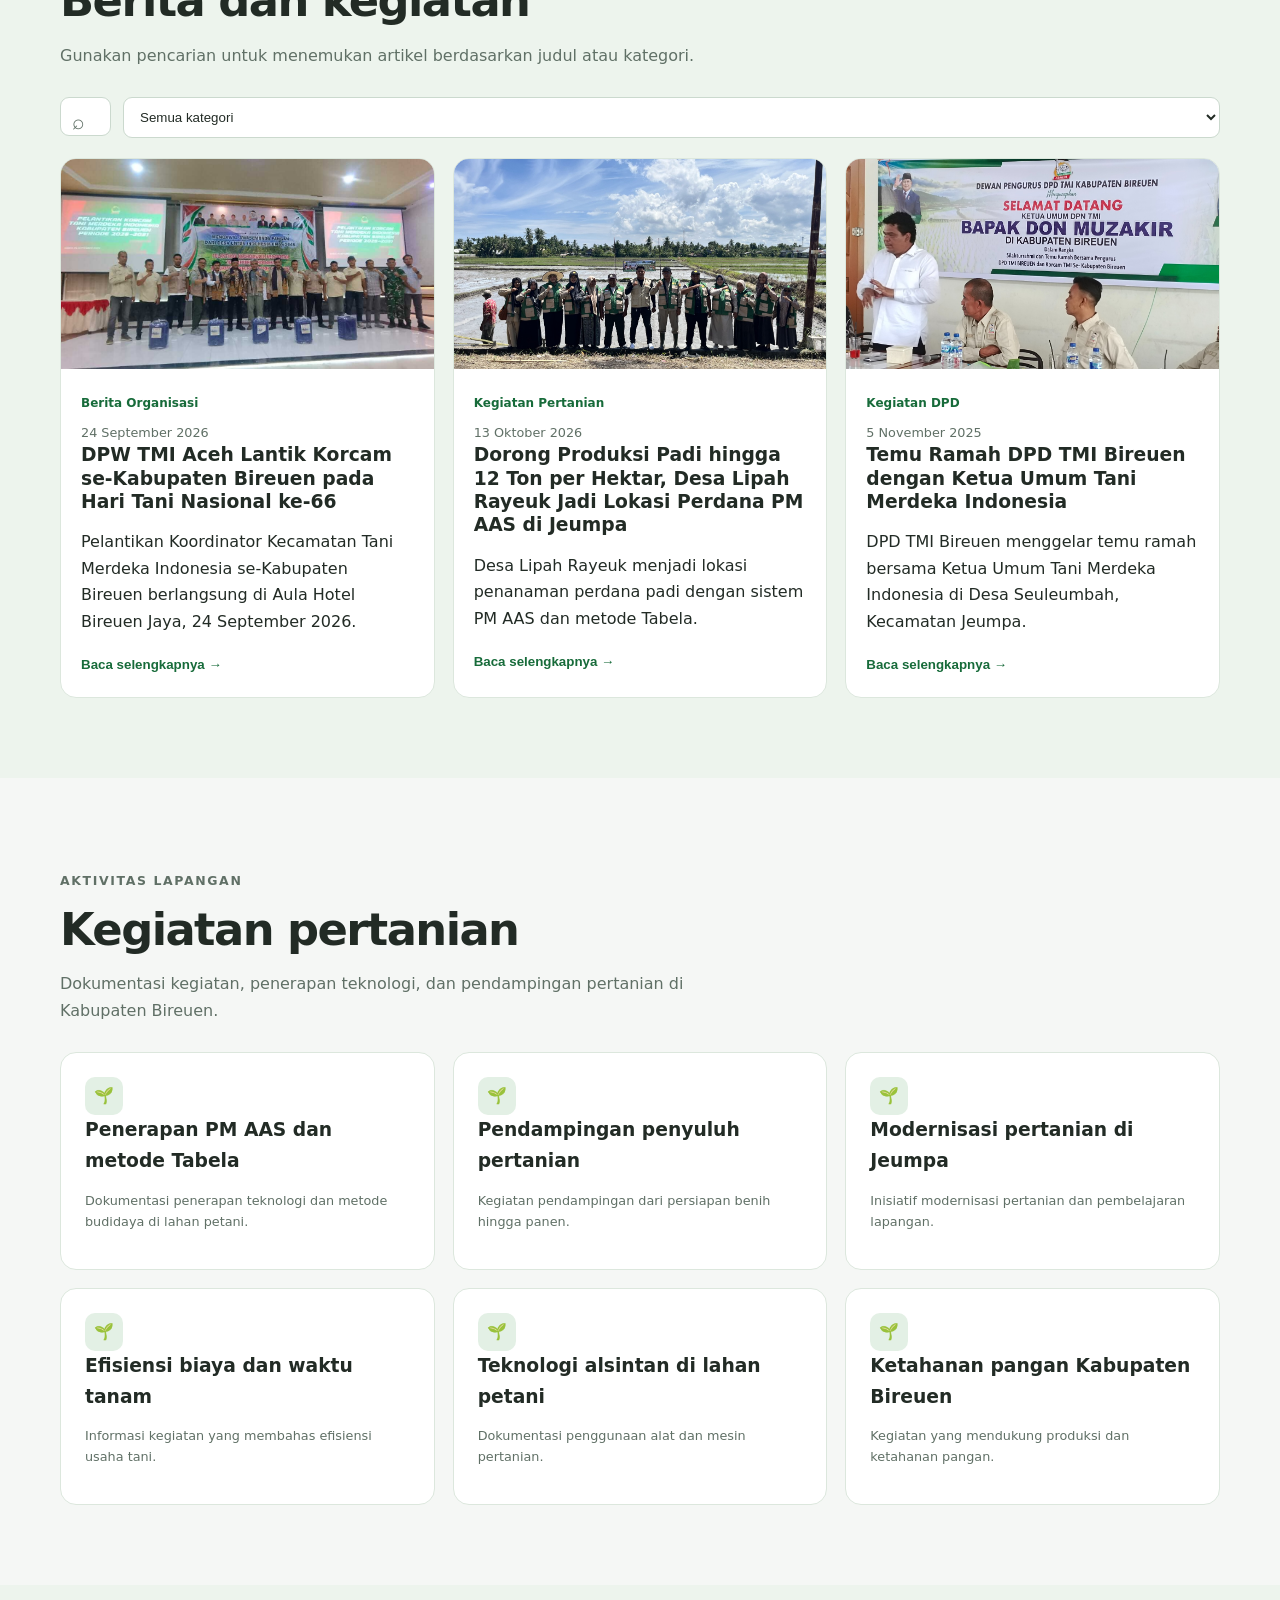
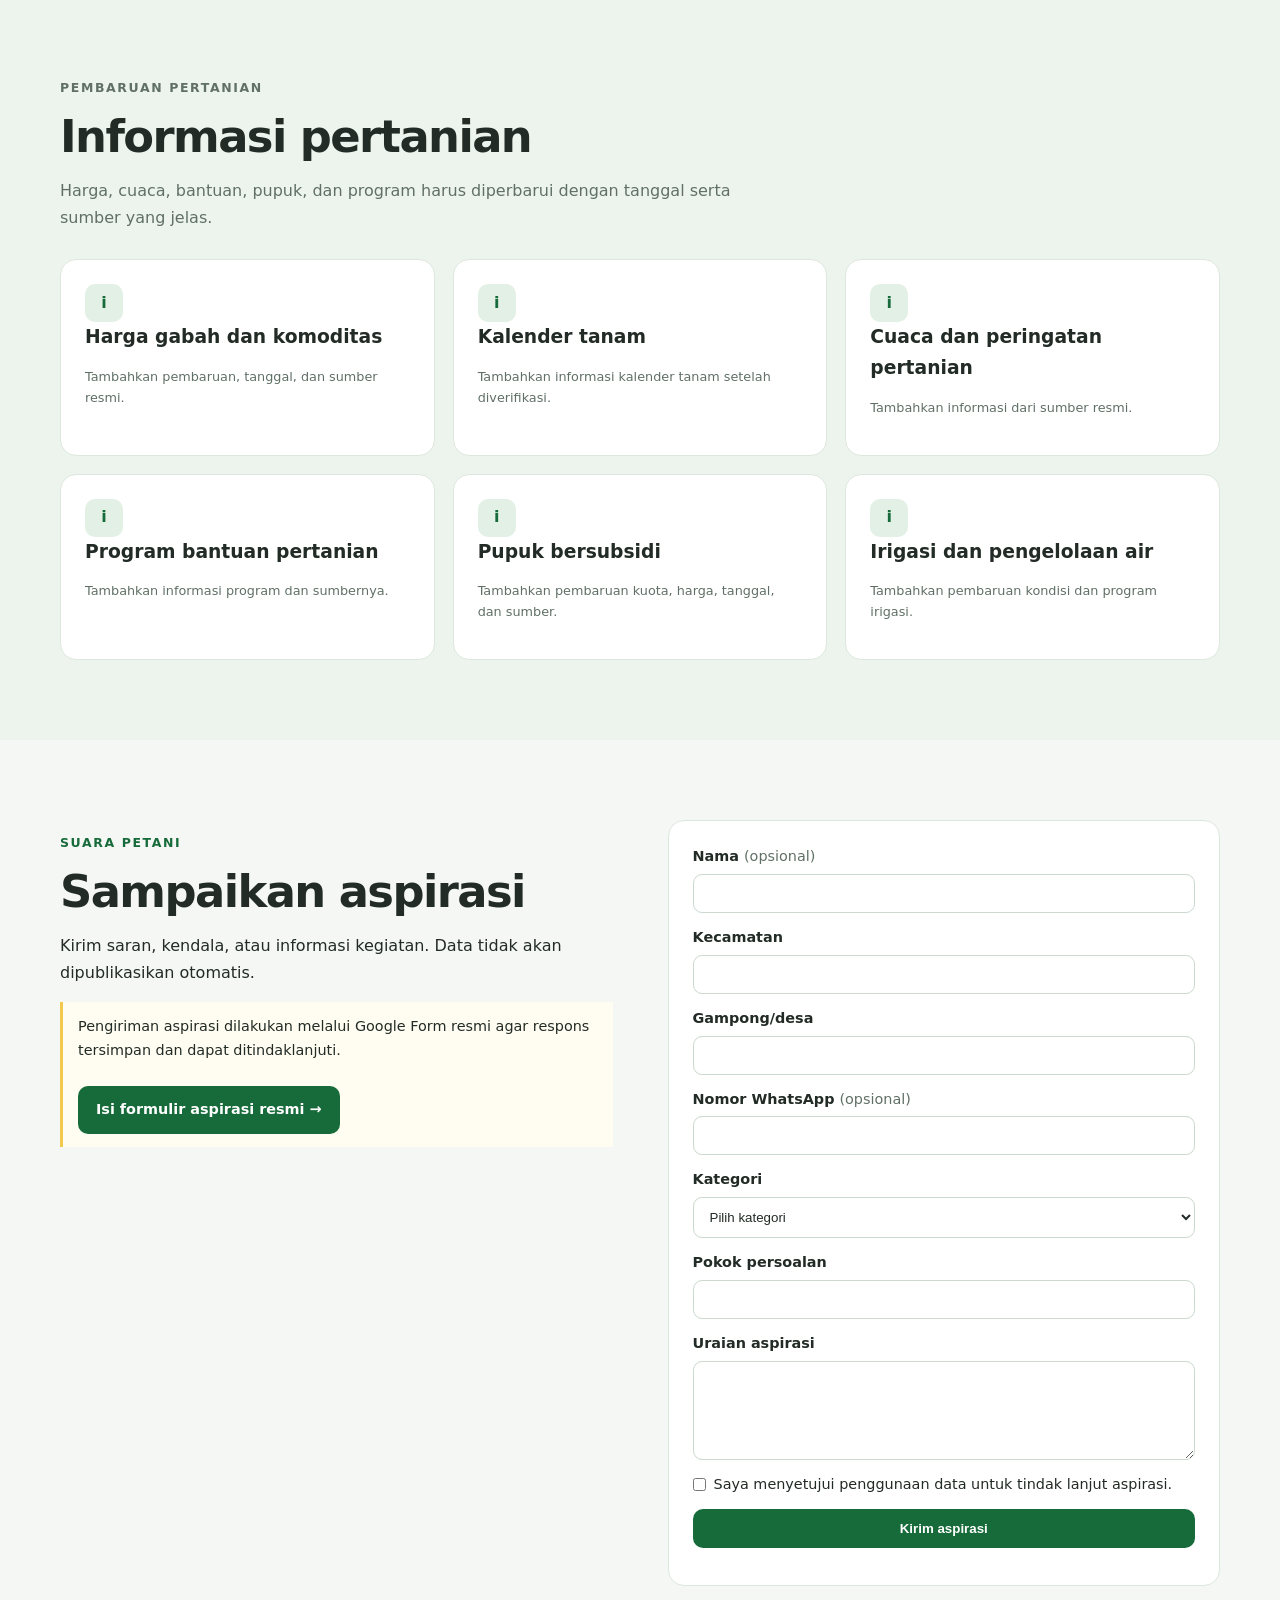
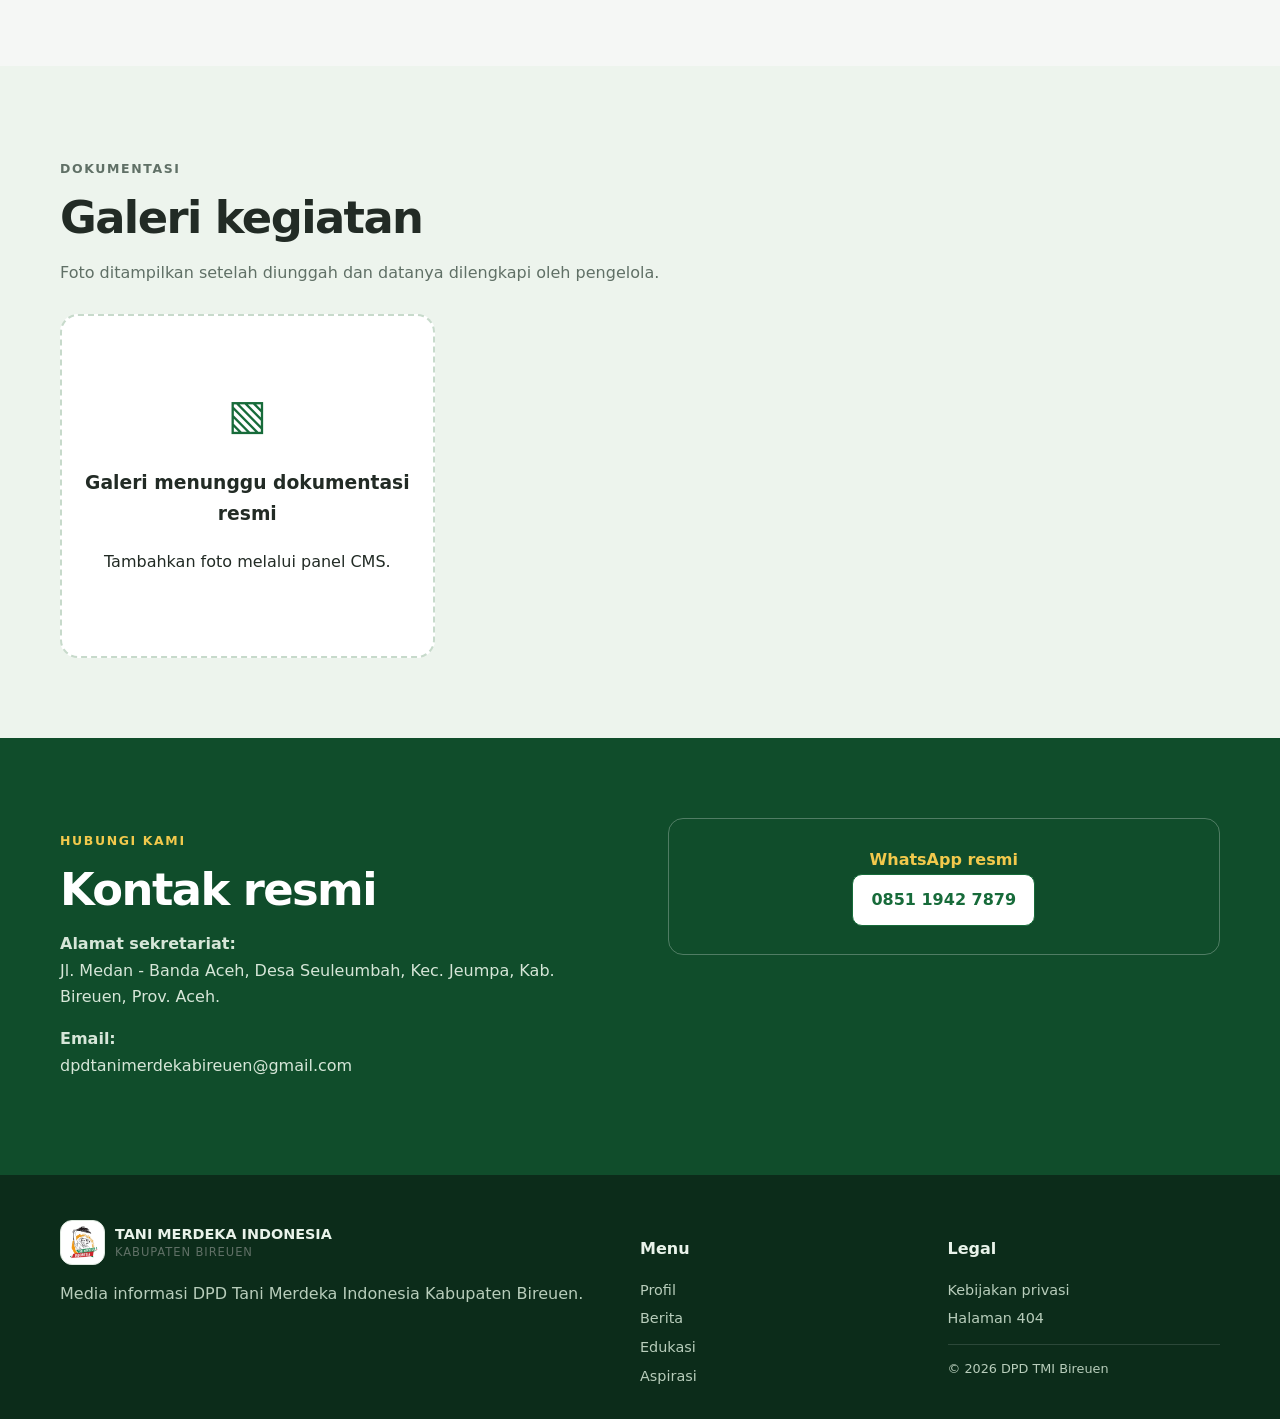
==== commit 961b3016: "Add files via upload Perbarui website TMI Bireuen" ====
--- a/index.html
+++ b/index.html
@@ -47,7 +47,7 @@
 
     <section id="profil" class="section tint"><div class="container two-col"><div><p class="eyebrow">Tentang organisasi</p><h2>DPD Tani Merdeka Indonesia Kabupaten Bireuen</h2><p>Website ini menjadi wadah informasi organisasi yang transparan, dekat dengan petani, dan mudah diakses masyarakat.</p><a class="text-link" href="#visi-misi">Lihat visi dan misi →</a></div><div class="info-card"><span class="card-icon">✓</span><h3>Data resmi diprioritaskan</h3><p>Nama pengurus, alamat, kontak, program, dan berita akan ditampilkan setelah diberikan serta disetujui pengelola organisasi.</p></div></div></section>
 
-    <section id="visi-misi" class="section"><div class="container"><div class="section-heading"><p class="eyebrow">Arah organisasi</p><h2>Visi dan misi</h2></div><div class="cards two"><article class="card"><h3>Visi</h3><p class="placeholder">Visi resmi organisasi menunggu naskah yang disahkan pengelola.</p></article><article class="card"><h3>Misi</h3><p class="placeholder">Misi resmi organisasi menunggu naskah yang disahkan pengelola.</p></article></div></div></section>
+    <section id="visi-misi" class="section"><div class="container"><div class="section-heading"><p class="eyebrow">Arah organisasi</p><h2>Visi dan misi</h2></div><div class="cards two"><article class="card"><h3>Visi</h3><p id="vision-text" class="placeholder">Visi resmi organisasi menunggu naskah yang disahkan pengelola.</p></article><article class="card"><h3>Misi</h3><p id="mission-text" class="placeholder">Misi resmi organisasi menunggu naskah yang disahkan pengelola.</p></article></div></div></section>
 
     <section id="pengurus" class="section tint"><div class="container"><div class="section-heading"><p class="eyebrow">Profil organisasi</p><h2>Pengurus DPD</h2><p>Lengkapi nama dan foto berdasarkan data resmi organisasi.</p></div><div id="leaders" class="cards four"></div></div></section>
     <section id="korcam" class="section"><div class="container"><div class="section-heading"><p class="eyebrow">Wilayah kerja</p><h2>Koordinator Kecamatan</h2><p>Daftar Ketua KORCAM akan ditambahkan setelah dikonfirmasi pengelola.</p></div><div id="districts" class="district-grid"></div></div></section>
--- a/assets/css/gallery.css
+++ b/assets/css/gallery.css
@@ -2,3 +2,4 @@
 .hero-photo{padding:0;min-height:390px;position:relative;background:#dfeee0;overflow:hidden}.hero-photo>img{display:block;width:100%;height:100%;min-height:390px;object-fit:cover;object-position:center}.hero-photo-caption{position:absolute;left:18px;right:18px;bottom:18px;padding:14px 16px;border-radius:12px;background:#104d2bd9;color:#fff;display:grid;gap:2px}.hero-photo-caption span{font-size:.8rem;color:#dcebdd}.hero-photo-caption b{font-size:1.1rem}@media(max-width:720px){.gallery-grid{grid-template-columns:1fr}.hero-photo,.hero-photo>img{min-height:280px}}
 .article-image{display:block;width:100%;height:210px;object-fit:cover;background:#dfeee0}
 .leader-avatar{height:auto;aspect-ratio:4/5;overflow:hidden;background:#e3f0e5}.leader-avatar img{display:block;width:100%;height:100%;object-fit:contain;object-position:center center}
+.district img{display:block;width:58px;height:58px;margin-top:10px;border-radius:50%;object-fit:cover;object-position:center top}
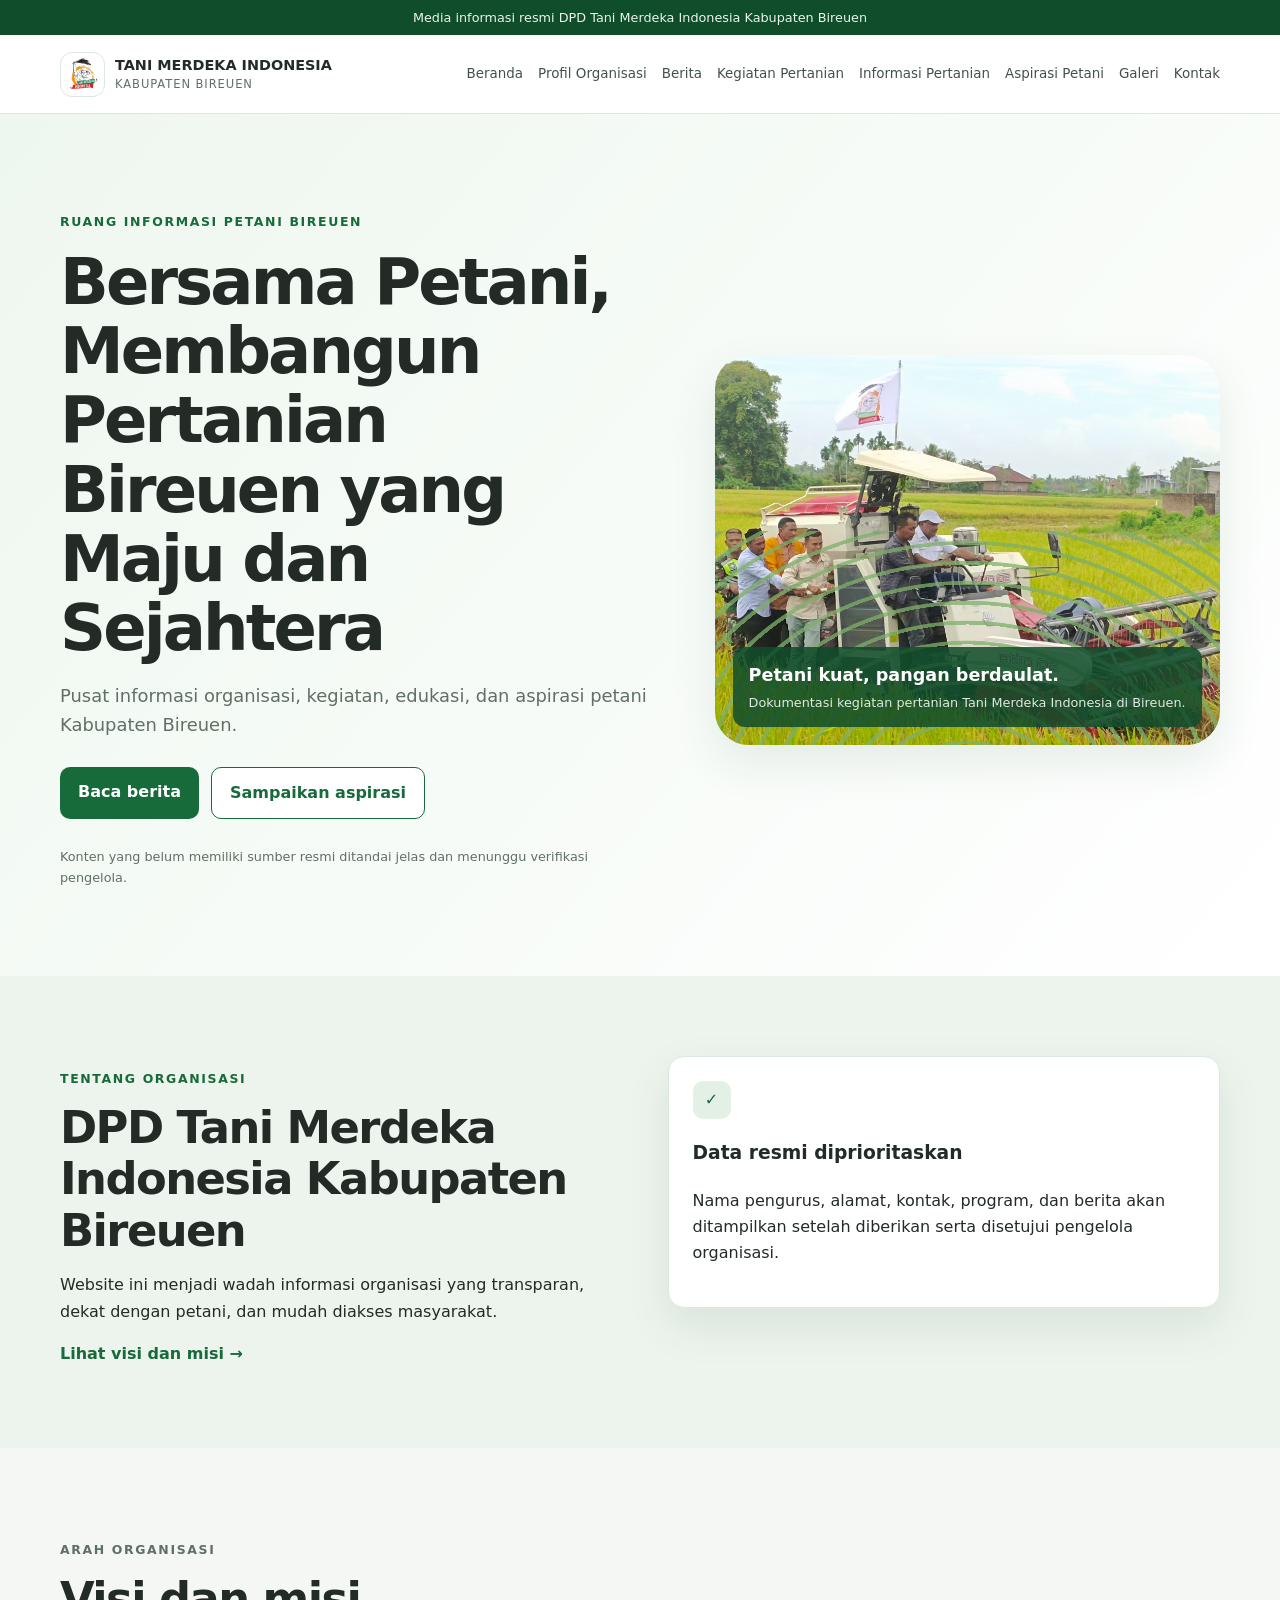
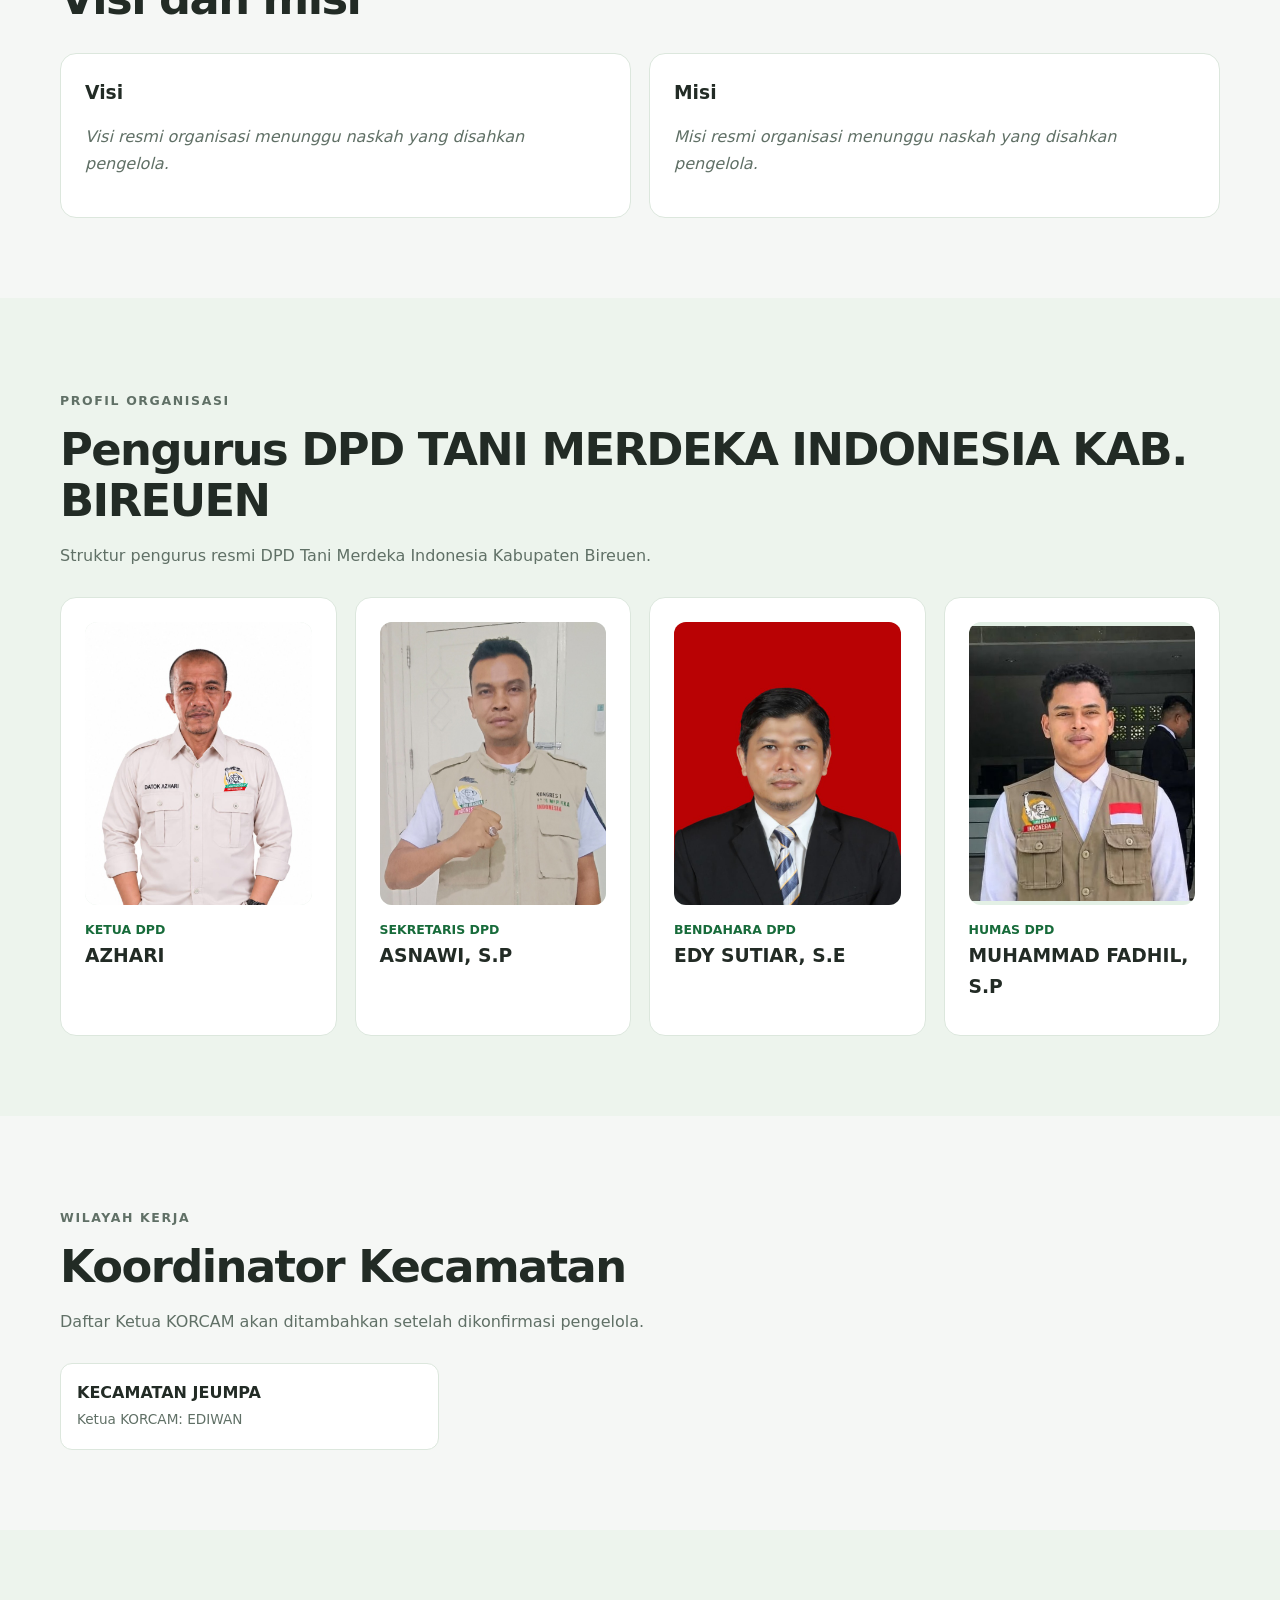
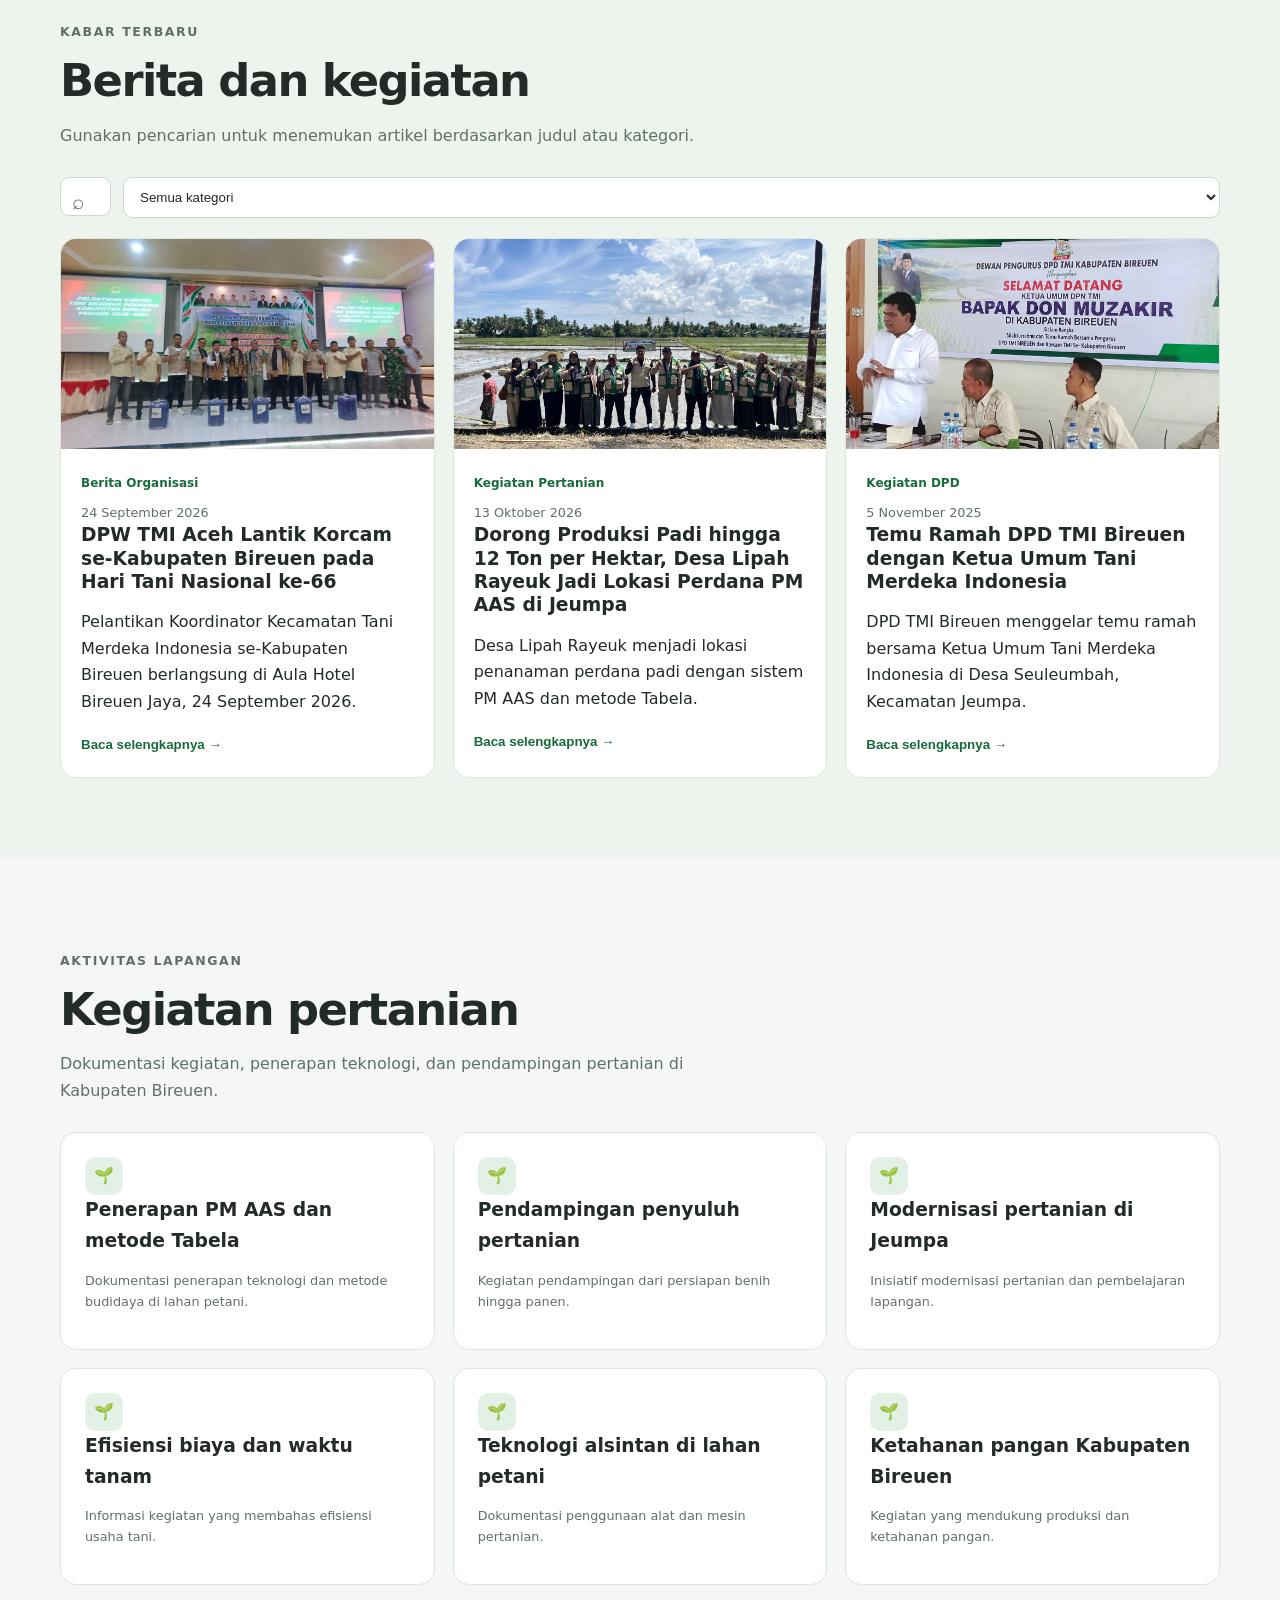
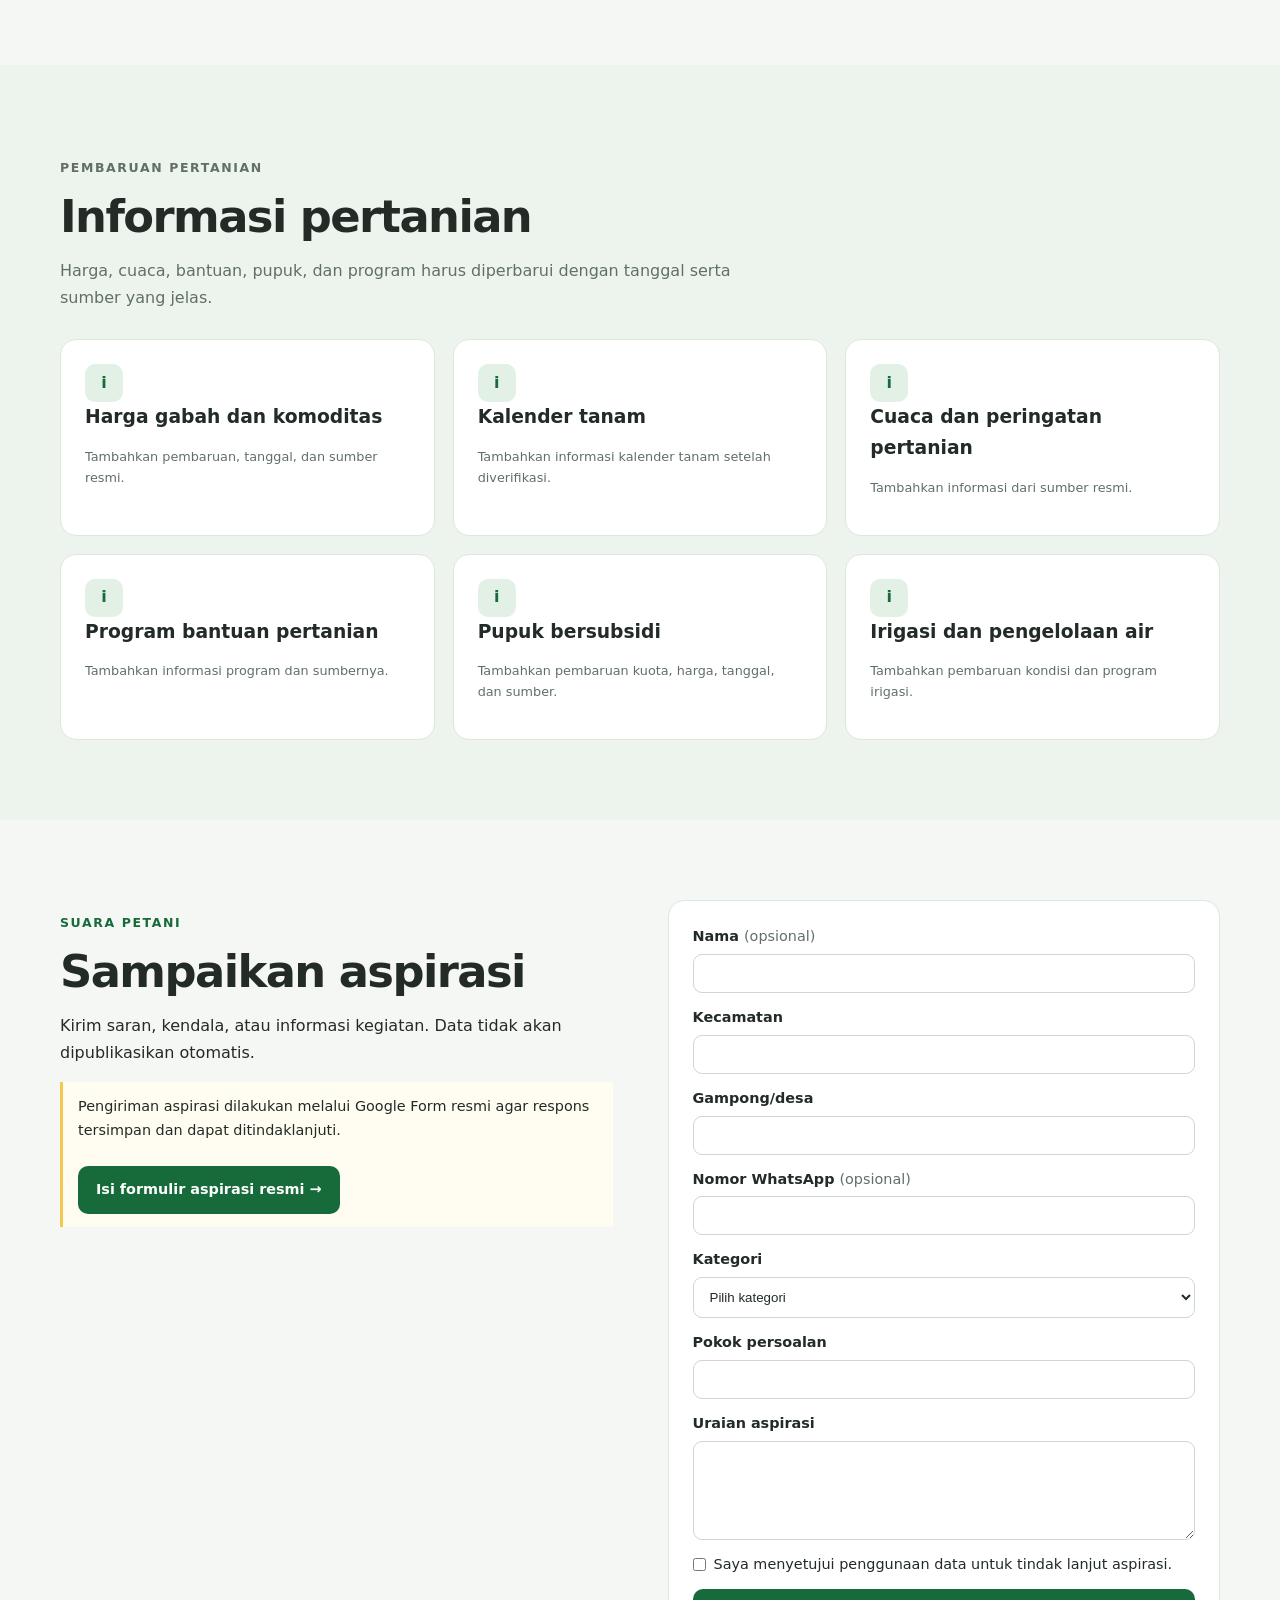
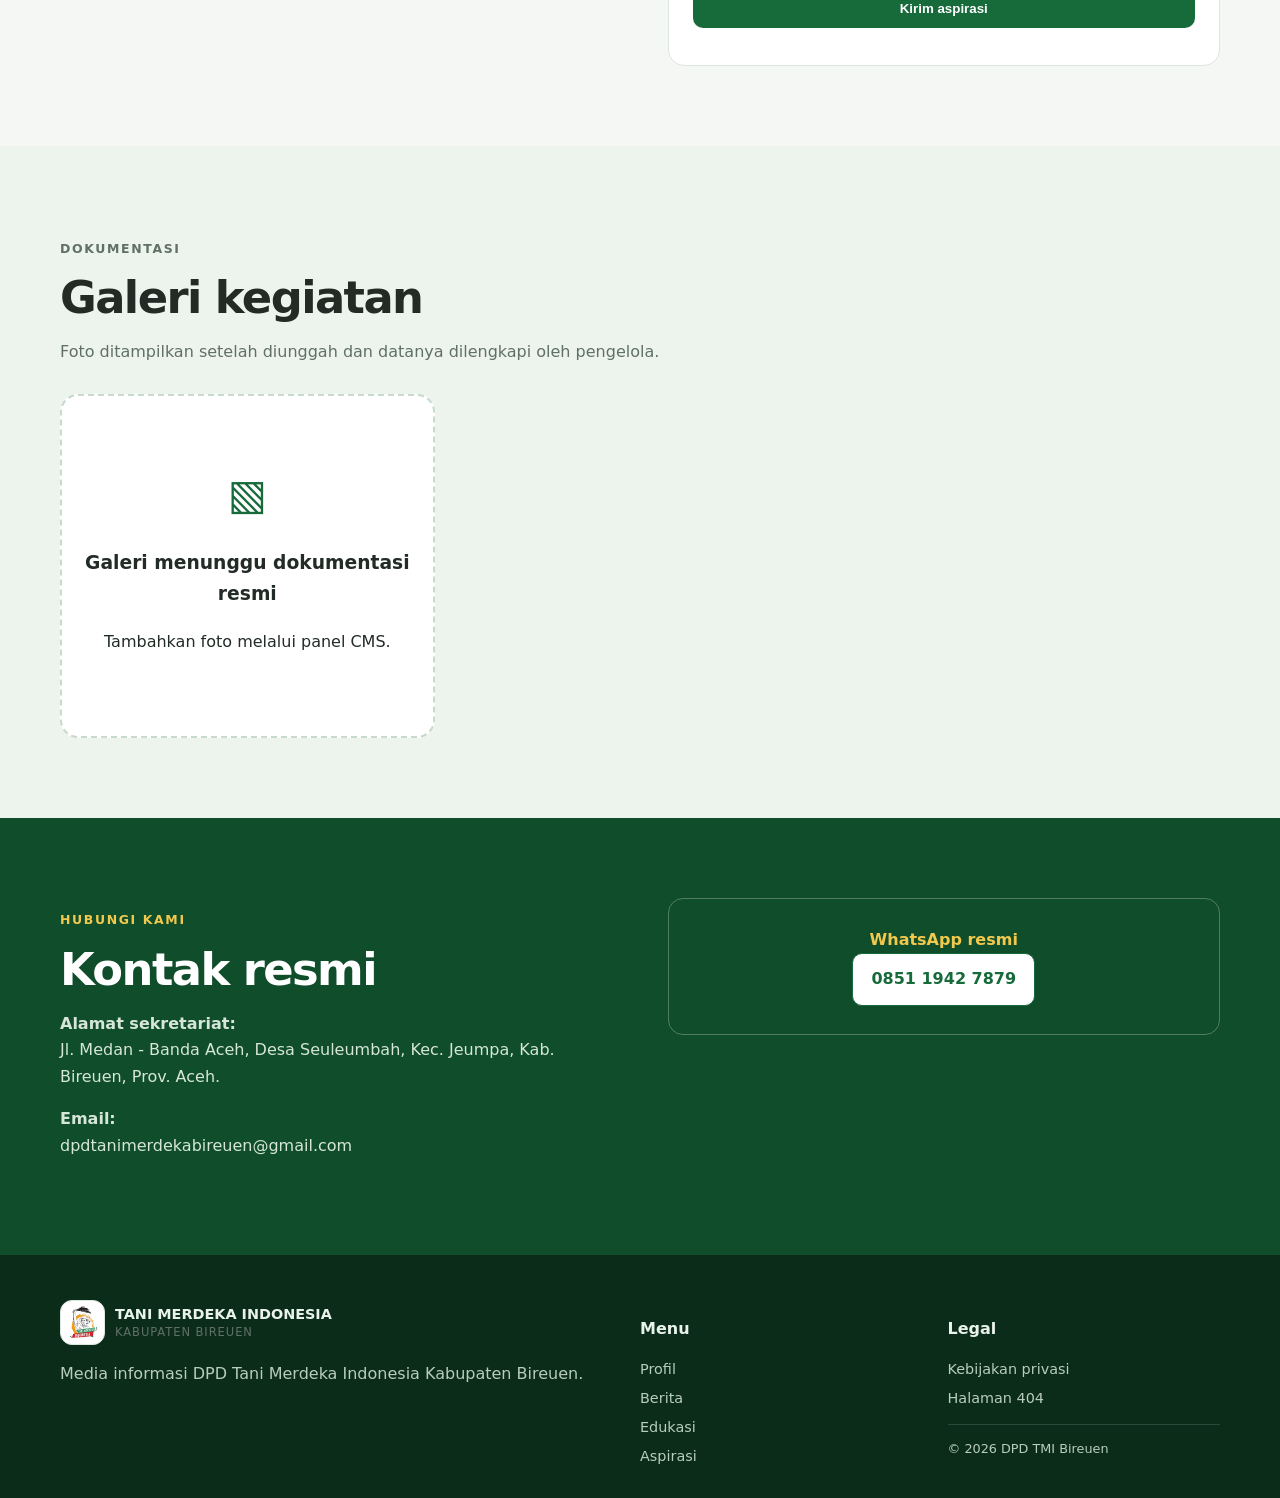
==== commit 909439d9: "Add files via upload perbarui website TMI Bireuen" ====
--- a/index.html
+++ b/index.html
@@ -49,7 +49,7 @@
 
     <section id="visi-misi" class="section"><div class="container"><div class="section-heading"><p class="eyebrow">Arah organisasi</p><h2>Visi dan misi</h2></div><div class="cards two"><article class="card"><h3>Visi</h3><p id="vision-text" class="placeholder">Visi resmi organisasi menunggu naskah yang disahkan pengelola.</p></article><article class="card"><h3>Misi</h3><p id="mission-text" class="placeholder">Misi resmi organisasi menunggu naskah yang disahkan pengelola.</p></article></div></div></section>
 
-    <section id="pengurus" class="section tint"><div class="container"><div class="section-heading"><p class="eyebrow">Profil organisasi</p><h2>Pengurus DPD</h2><p>Lengkapi nama dan foto berdasarkan data resmi organisasi.</p></div><div id="leaders" class="cards four"></div></div></section>
+    <section id="pengurus" class="section tint"><div class="container"><div class="section-heading"><p class="eyebrow">Profil organisasi</p><h2>Pengurus DPD TANI MERDEKA INDONESIA KAB. BIREUEN</h2><p>Struktur pengurus resmi DPD Tani Merdeka Indonesia Kabupaten Bireuen.</p></div><div id="leaders" class="cards four"></div></div></section>
     <section id="korcam" class="section"><div class="container"><div class="section-heading"><p class="eyebrow">Wilayah kerja</p><h2>Koordinator Kecamatan</h2><p>Daftar Ketua KORCAM akan ditambahkan setelah dikonfirmasi pengelola.</p></div><div id="districts" class="district-grid"></div></div></section>
 
     <section id="berita" class="section tint"><div class="container"><div class="section-heading"><p class="eyebrow">Kabar terbaru</p><h2>Berita dan kegiatan</h2><p>Gunakan pencarian untuk menemukan artikel berdasarkan judul atau kategori.</p></div><div class="toolbar"><label class="search"><span aria-hidden="true">⌕</span><input id="news-search" type="search" placeholder="Cari berita..." aria-label="Cari berita"></label><select id="news-category" aria-label="Filter kategori"><option>Semua kategori</option></select></div><div id="news-list" class="cards three"></div></div></section>
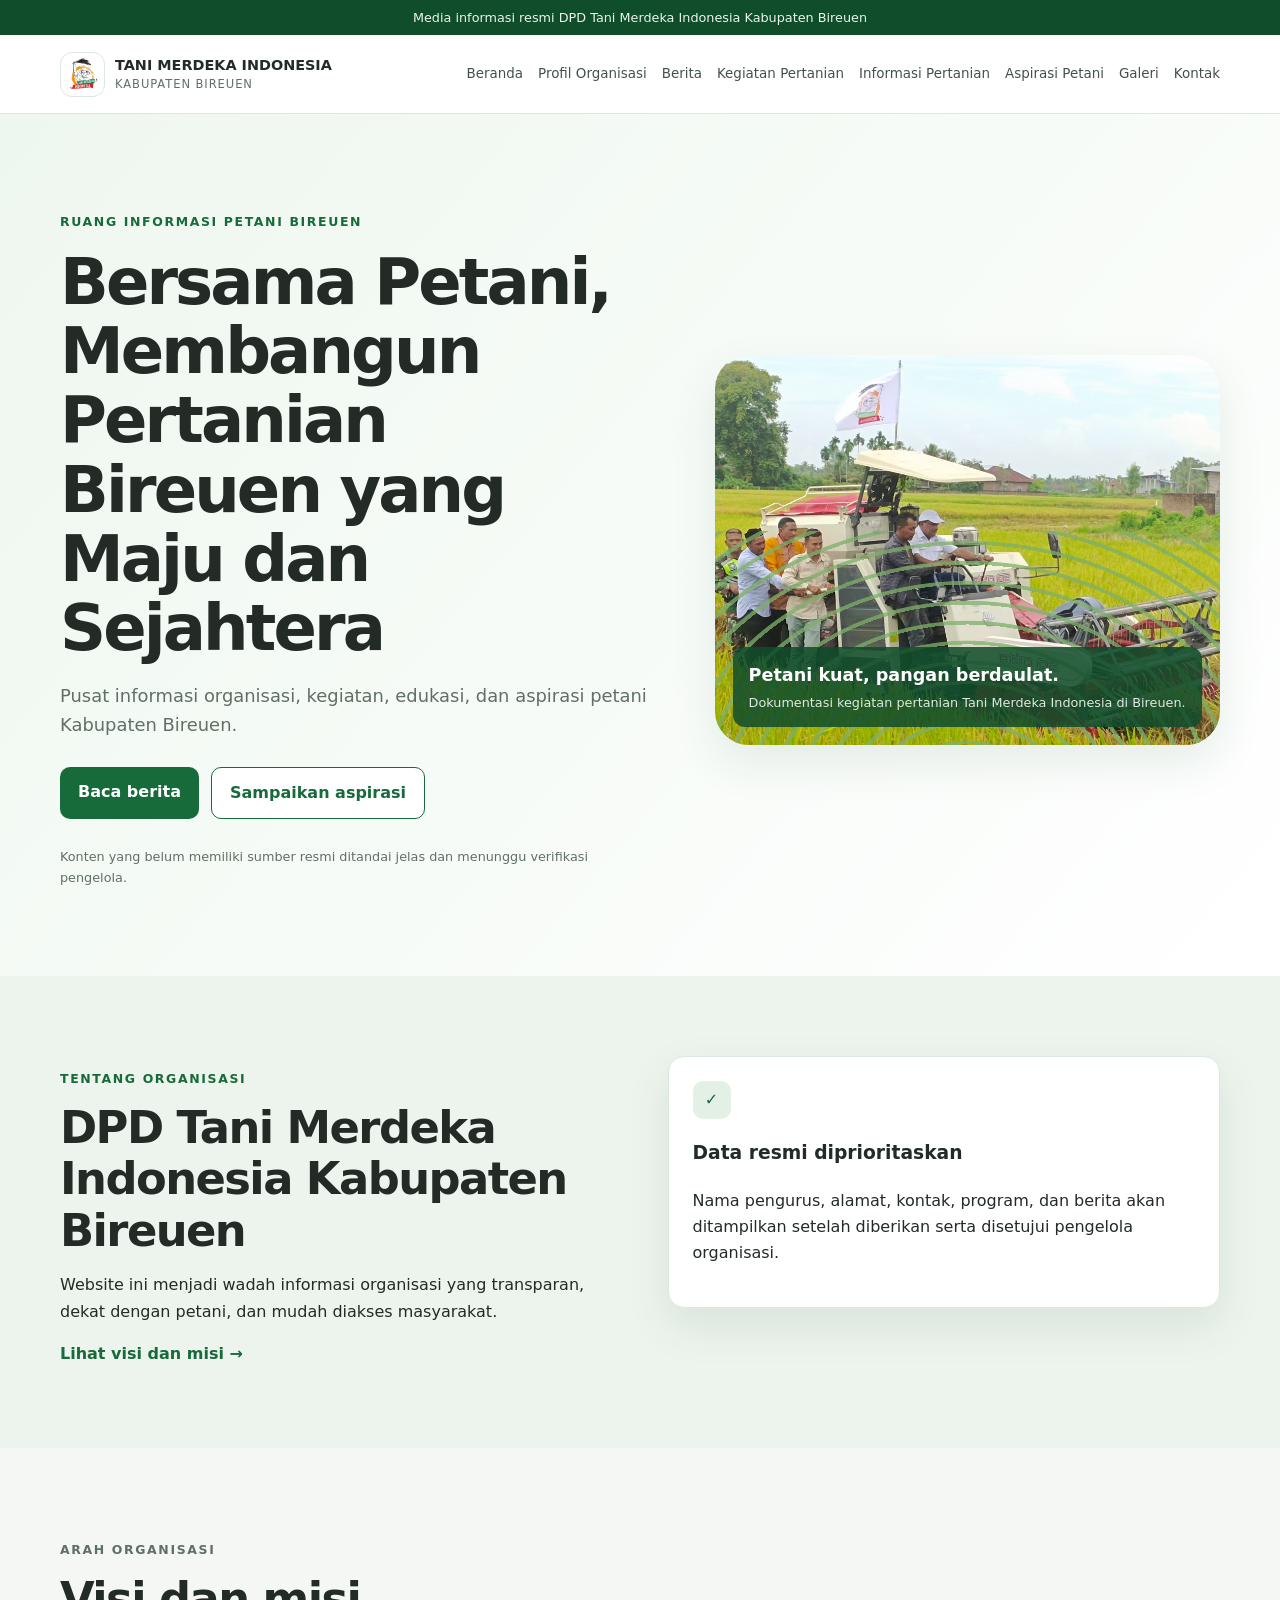
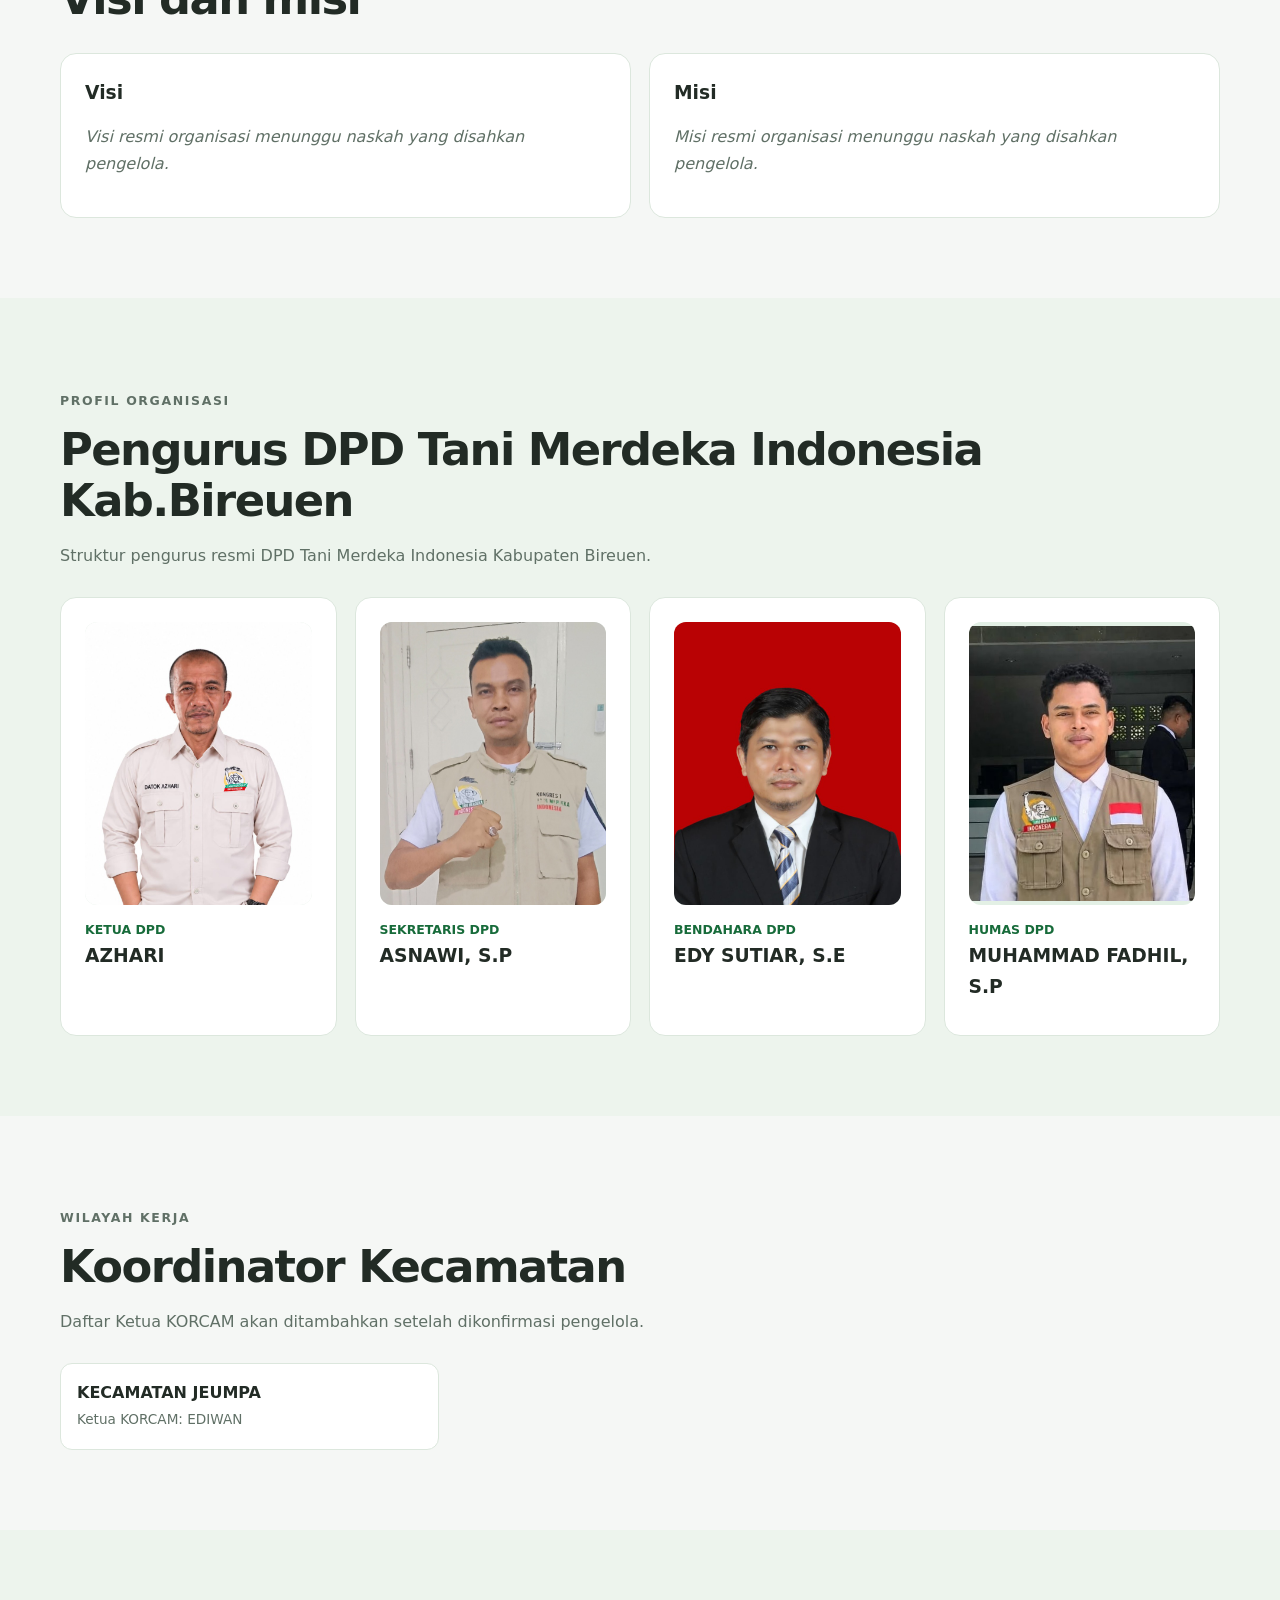
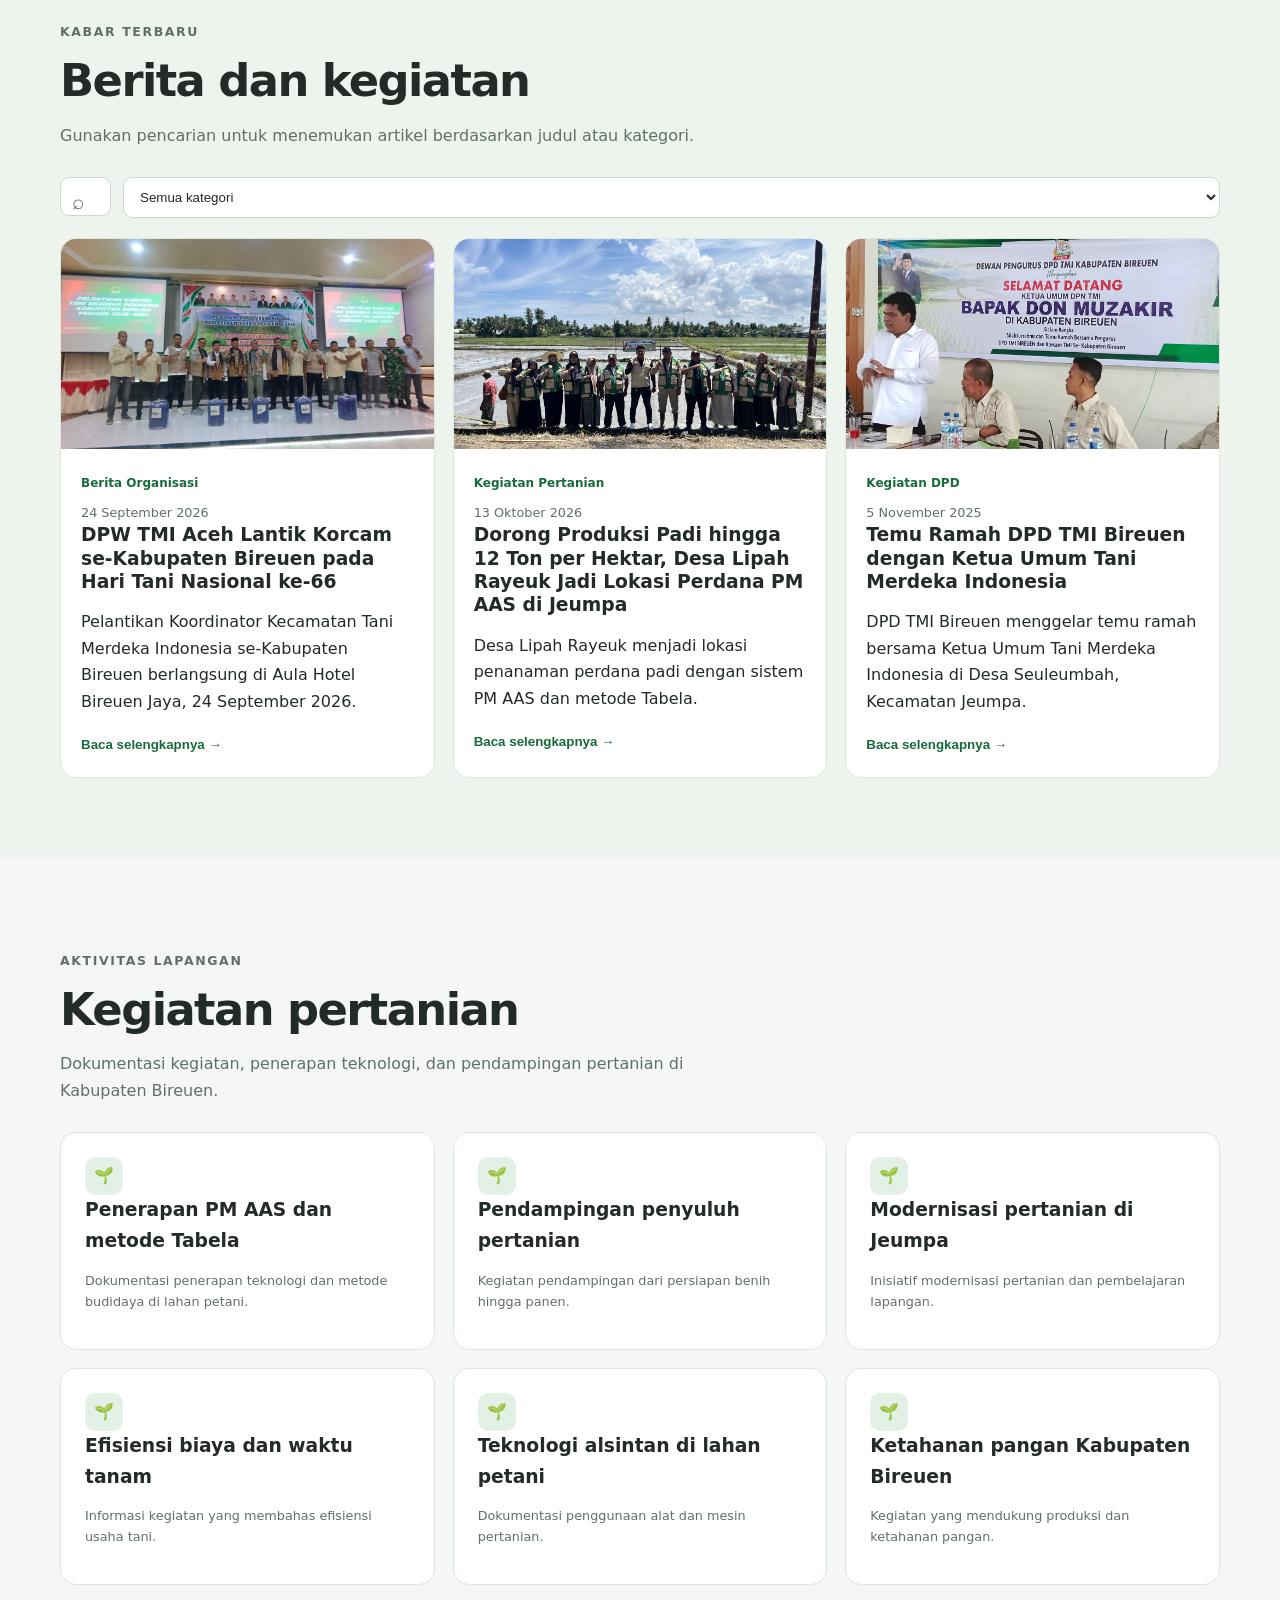
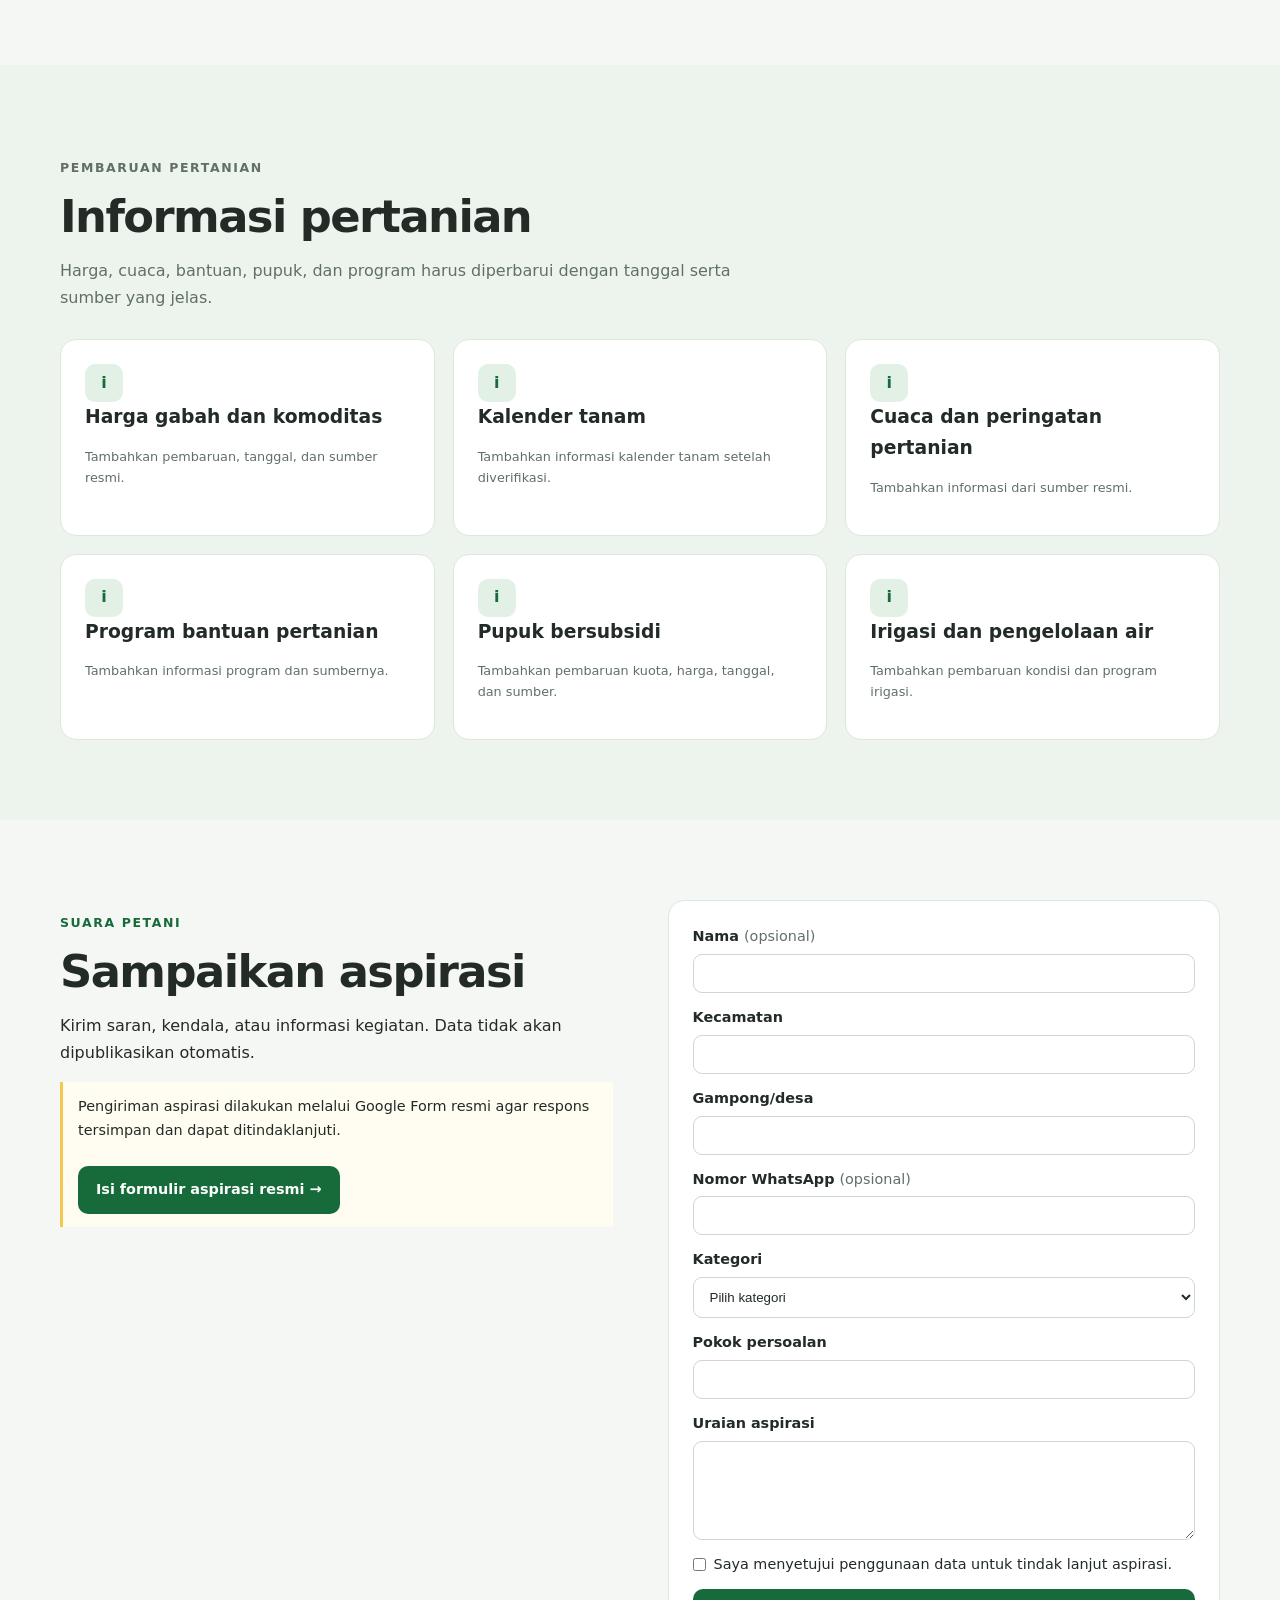
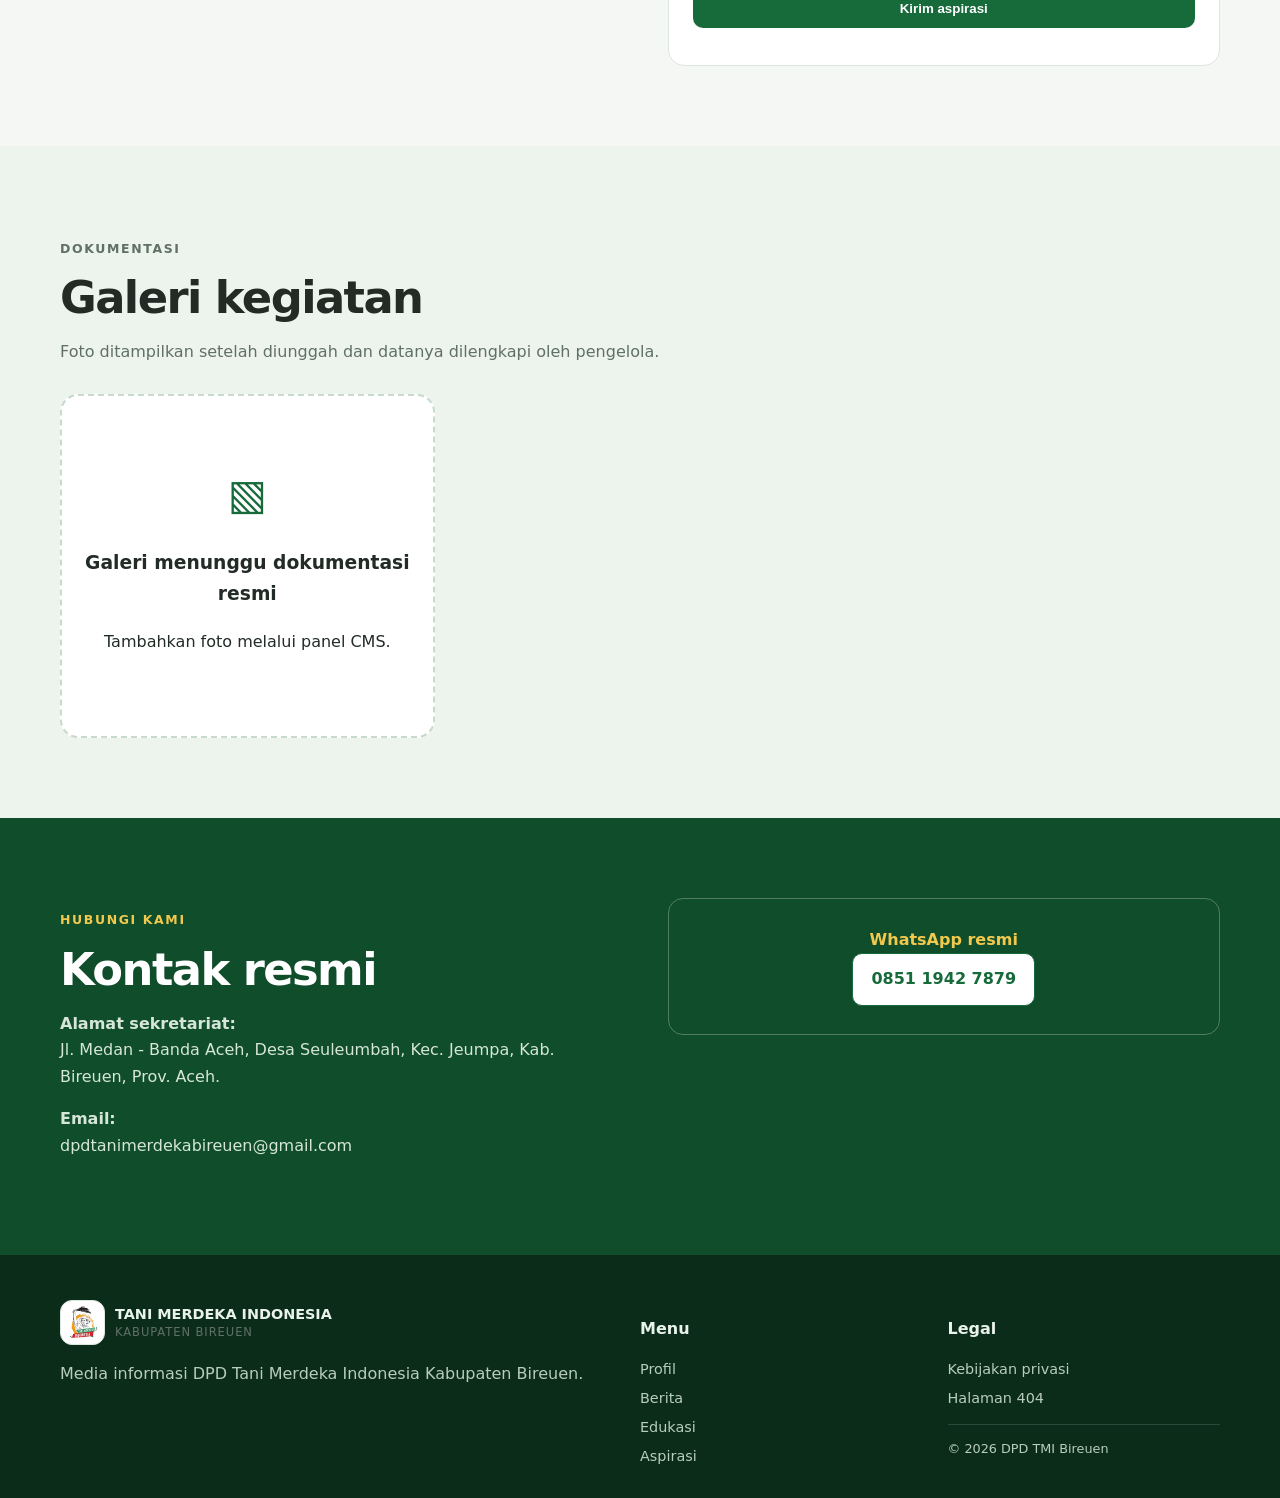
==== commit 1905db2f: "Add files via upload perbarui website TMI Bireuen" ====
--- a/index.html
+++ b/index.html
@@ -49,7 +49,7 @@
 
     <section id="visi-misi" class="section"><div class="container"><div class="section-heading"><p class="eyebrow">Arah organisasi</p><h2>Visi dan misi</h2></div><div class="cards two"><article class="card"><h3>Visi</h3><p id="vision-text" class="placeholder">Visi resmi organisasi menunggu naskah yang disahkan pengelola.</p></article><article class="card"><h3>Misi</h3><p id="mission-text" class="placeholder">Misi resmi organisasi menunggu naskah yang disahkan pengelola.</p></article></div></div></section>
 
-    <section id="pengurus" class="section tint"><div class="container"><div class="section-heading"><p class="eyebrow">Profil organisasi</p><h2>Pengurus DPD TANI MERDEKA INDONESIA KAB. BIREUEN</h2><p>Struktur pengurus resmi DPD Tani Merdeka Indonesia Kabupaten Bireuen.</p></div><div id="leaders" class="cards four"></div></div></section>
+    <section id="pengurus" class="section tint"><div class="container"><div class="section-heading"><p class="eyebrow">Profil organisasi</p><h2>Pengurus DPD Tani Merdeka Indonesia Kab.Bireuen</h2><p>Struktur pengurus resmi DPD Tani Merdeka Indonesia Kabupaten Bireuen.</p></div><div id="leaders" class="cards four"></div></div></section>
     <section id="korcam" class="section"><div class="container"><div class="section-heading"><p class="eyebrow">Wilayah kerja</p><h2>Koordinator Kecamatan</h2><p>Daftar Ketua KORCAM akan ditambahkan setelah dikonfirmasi pengelola.</p></div><div id="districts" class="district-grid"></div></div></section>
 
     <section id="berita" class="section tint"><div class="container"><div class="section-heading"><p class="eyebrow">Kabar terbaru</p><h2>Berita dan kegiatan</h2><p>Gunakan pencarian untuk menemukan artikel berdasarkan judul atau kategori.</p></div><div class="toolbar"><label class="search"><span aria-hidden="true">⌕</span><input id="news-search" type="search" placeholder="Cari berita..." aria-label="Cari berita"></label><select id="news-category" aria-label="Filter kategori"><option>Semua kategori</option></select></div><div id="news-list" class="cards three"></div></div></section>
